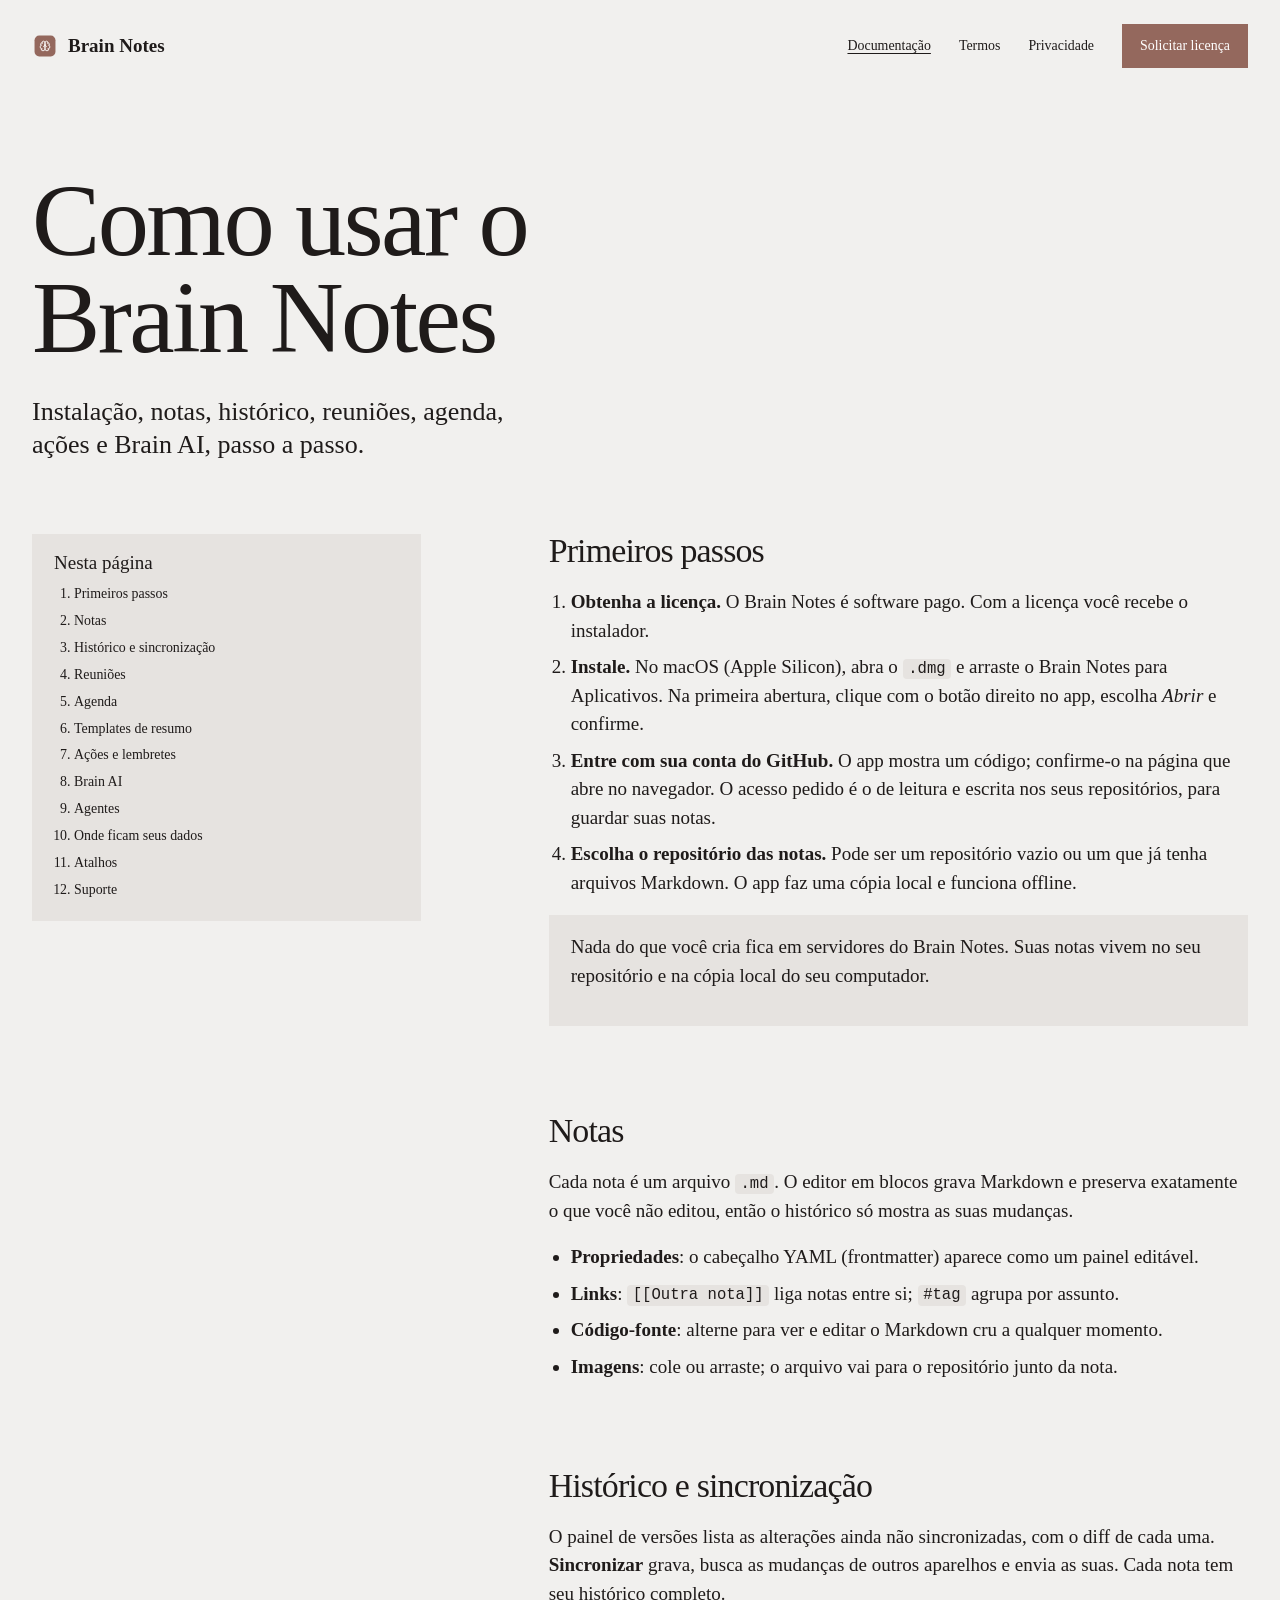
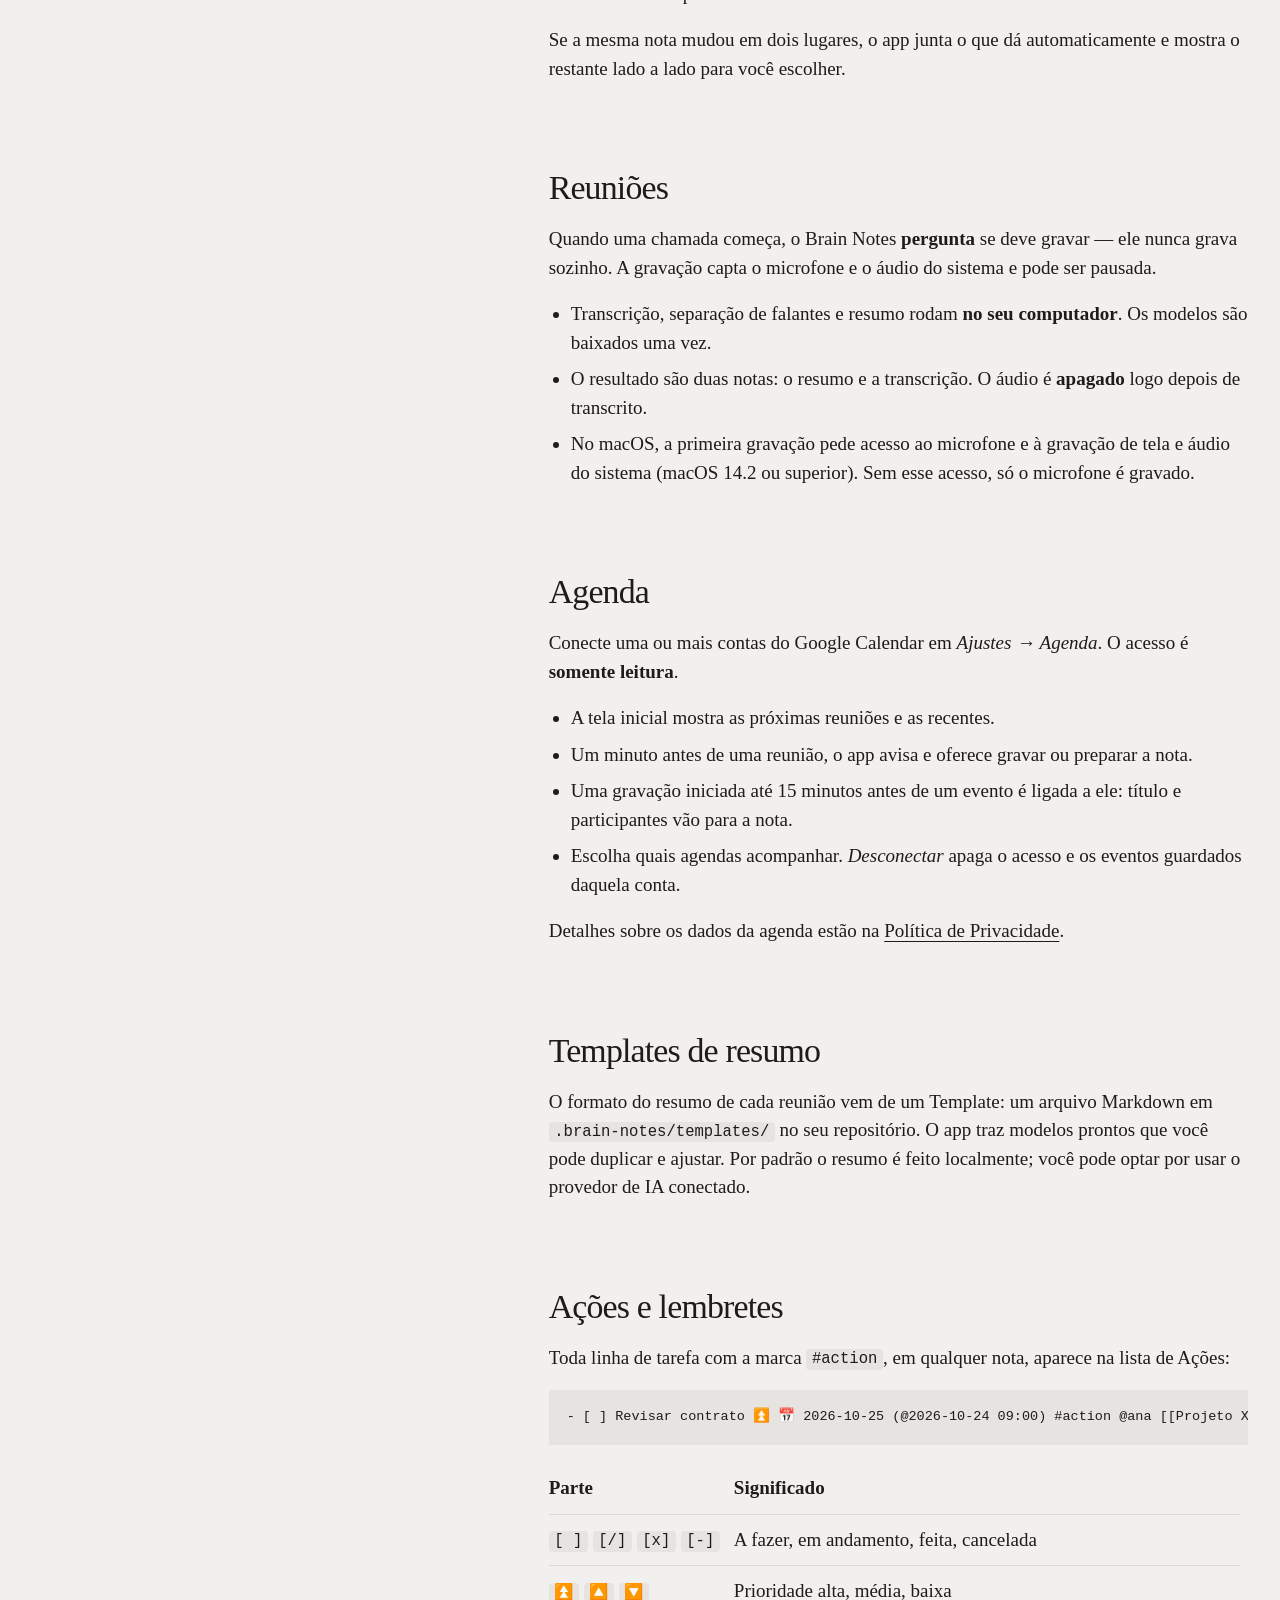
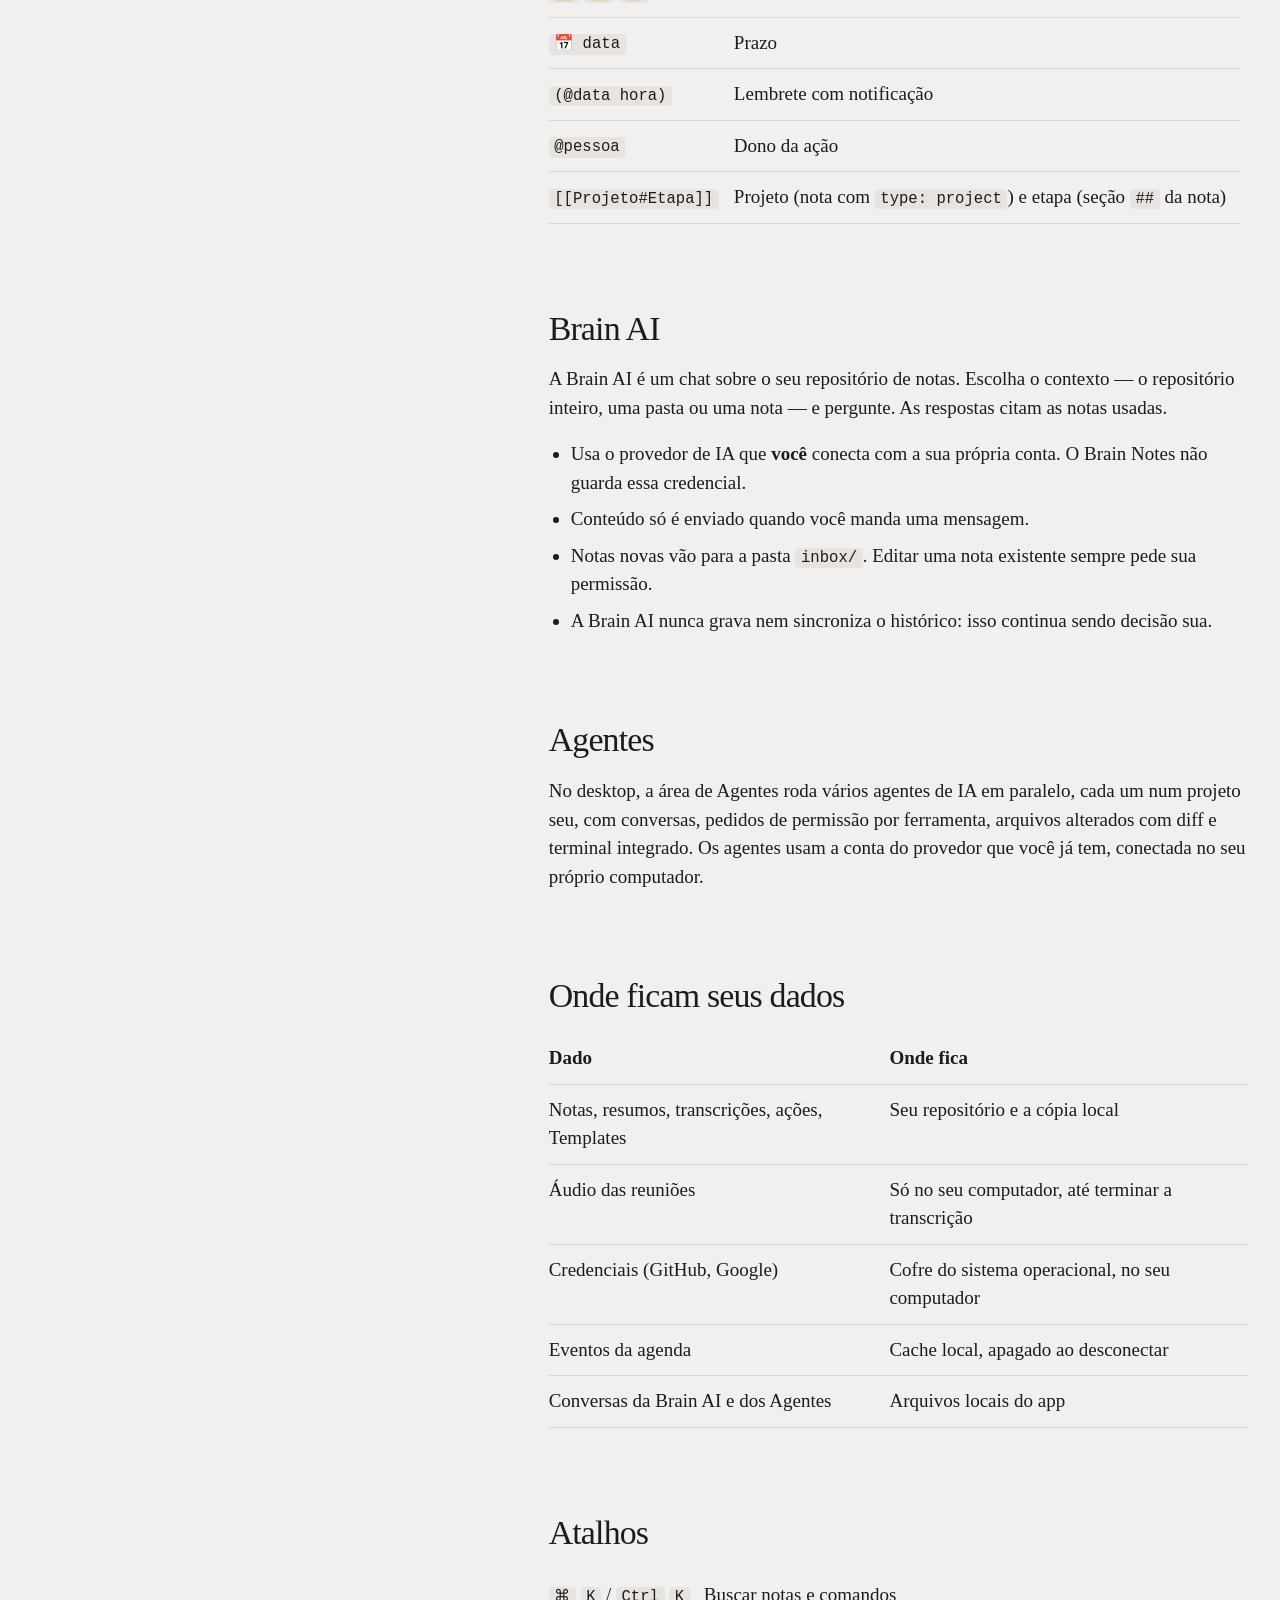
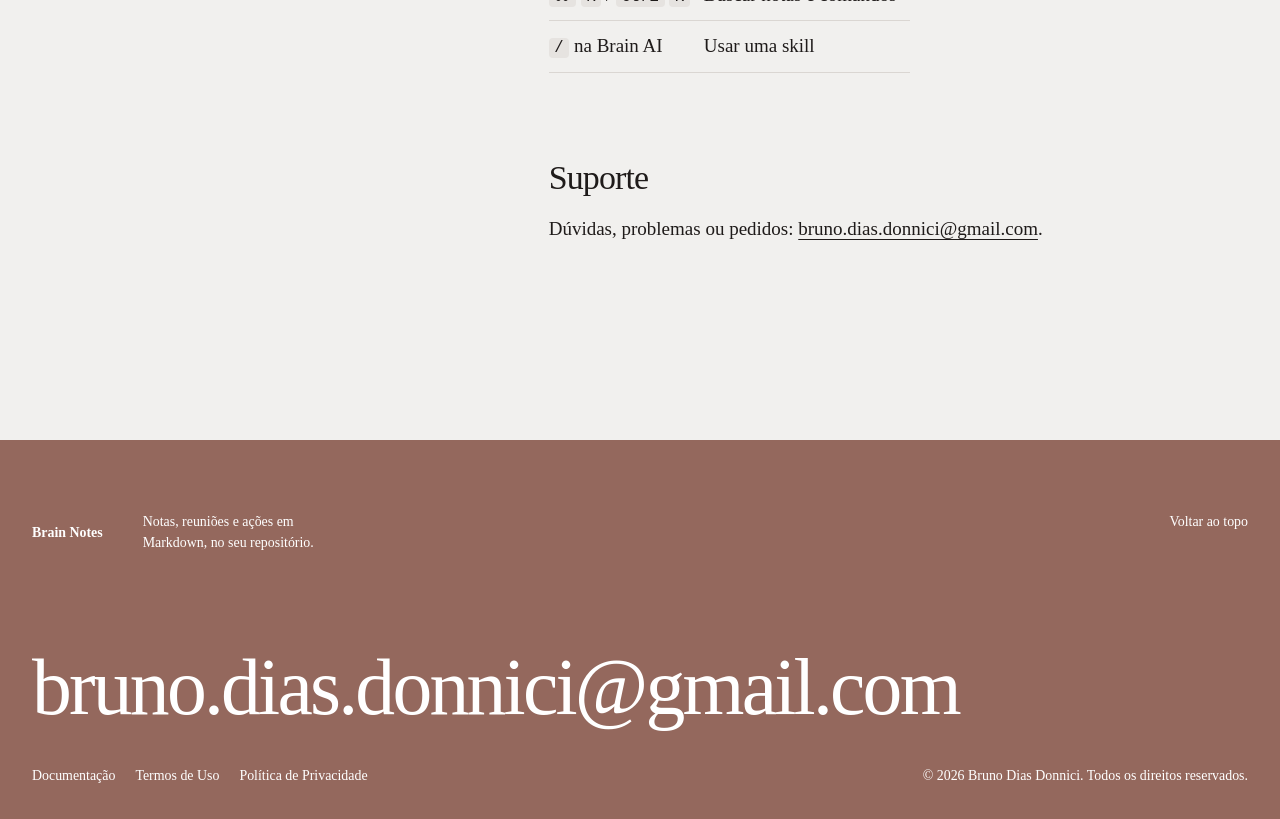
==== docs.html @ 3fc981f1 "feat: public site (home, docs, terms, privacy) Moved from the private brain-notes repo so it can be " ====
<!doctype html>
<html lang="pt-BR">
  <head>
    <meta charset="utf-8" />
    <meta name="viewport" content="width=device-width, initial-scale=1" />
    <title>Documentação Brain Notes</title>
    <meta name="description" content="Como instalar e usar o Brain Notes: notas, histórico, reuniões, agenda, ações e Brain AI." />
    <link rel="icon" href="assets/icon.svg" type="image/svg+xml" />
    <link rel="apple-touch-icon" href="assets/apple-touch-icon.png" />
    <link rel="preconnect" href="https://api.fontshare.com" />
    <link rel="preconnect" href="https://cdn.fontshare.com" crossorigin />
    <link href="https://api.fontshare.com/v2/css?f[]=erode@400,500,600&display=swap" rel="stylesheet" />
    <link rel="stylesheet" href="assets/site.css" />
    <script src="assets/site.js"></script>
  </head>
  <body>
    <header class="bar frame">
      <a class="wordmark" href="./"><img src="assets/icon.svg" alt="" width="26" height="26" />Brain Notes</a>
      <nav aria-label="Principal">
        <a href="docs.html" aria-current="page">Documentação</a>
        <a href="terms.html">Termos</a>
        <a href="privacy.html">Privacidade</a>
      </nav>
      <a class="button button--small" href="index.html#licenca">Solicitar licença</a>
    </header>

    <main>
      <div class="doc-head frame">
        <h1>Como usar o Brain Notes</h1>
        <p>Instalação, notas, histórico, reuniões, agenda, ações e Brain AI, passo a passo.</p>
      </div>

      <div class="doc grid frame">
        <aside class="toc">
          <h2>Nesta página</h2>
          <ol>
            <li><a href="#primeiros-passos">Primeiros passos</a></li>
            <li><a href="#notas">Notas</a></li>
            <li><a href="#historico">Histórico e sincronização</a></li>
            <li><a href="#reunioes">Reuniões</a></li>
            <li><a href="#agenda">Agenda</a></li>
            <li><a href="#templates">Templates de resumo</a></li>
            <li><a href="#acoes">Ações e lembretes</a></li>
            <li><a href="#brain-ai">Brain AI</a></li>
            <li><a href="#agentes">Agentes</a></li>
            <li><a href="#dados">Onde ficam seus dados</a></li>
            <li><a href="#atalhos">Atalhos</a></li>
            <li><a href="#suporte">Suporte</a></li>
          </ol>
        </aside>

        <article class="prose">
          <h2 id="primeiros-passos">Primeiros passos</h2>
          <ol>
            <li><strong>Obtenha a licença.</strong> O Brain Notes é software pago. Com a licença você recebe o instalador.</li>
            <li>
              <strong>Instale.</strong> No macOS (Apple Silicon), abra o <code>.dmg</code> e arraste o Brain Notes para Aplicativos. Na
              primeira abertura, clique com o botão direito no app, escolha <em>Abrir</em> e confirme.
            </li>
            <li>
              <strong>Entre com sua conta do GitHub.</strong> O app mostra um código; confirme-o na página que abre no navegador. O
              acesso pedido é o de leitura e escrita nos seus repositórios, para guardar suas notas.
            </li>
            <li>
              <strong>Escolha o repositório das notas.</strong> Pode ser um repositório vazio ou um que já tenha arquivos Markdown. O app
              faz uma cópia local e funciona offline.
            </li>
          </ol>
          <div class="note"><p>Nada do que você cria fica em servidores do Brain Notes. Suas notas vivem no seu repositório e na cópia local do seu computador.</p></div>

          <h2 id="notas">Notas</h2>
          <p>
            Cada nota é um arquivo <code>.md</code>. O editor em blocos grava Markdown e preserva exatamente o que você não editou, então o
            histórico só mostra as suas mudanças.
          </p>
          <ul>
            <li><strong>Propriedades</strong>: o cabeçalho YAML (frontmatter) aparece como um painel editável.</li>
            <li><strong>Links</strong>: <code>[[Outra nota]]</code> liga notas entre si; <code>#tag</code> agrupa por assunto.</li>
            <li><strong>Código-fonte</strong>: alterne para ver e editar o Markdown cru a qualquer momento.</li>
            <li><strong>Imagens</strong>: cole ou arraste; o arquivo vai para o repositório junto da nota.</li>
          </ul>

          <h2 id="historico">Histórico e sincronização</h2>
          <p>
            O painel de versões lista as alterações ainda não sincronizadas, com o diff de cada uma. <strong>Sincronizar</strong> grava,
            busca as mudanças de outros aparelhos e envia as suas. Cada nota tem seu histórico completo.
          </p>
          <p>
            Se a mesma nota mudou em dois lugares, o app junta o que dá automaticamente e mostra o restante lado a lado para você escolher.
          </p>

          <h2 id="reunioes">Reuniões</h2>
          <p>
            Quando uma chamada começa, o Brain Notes <strong>pergunta</strong> se deve gravar — ele nunca grava sozinho. A gravação capta
            o microfone e o áudio do sistema e pode ser pausada.
          </p>
          <ul>
            <li>Transcrição, separação de falantes e resumo rodam <strong>no seu computador</strong>. Os modelos são baixados uma vez.</li>
            <li>O resultado são duas notas: o resumo e a transcrição. O áudio é <strong>apagado</strong> logo depois de transcrito.</li>
            <li>No macOS, a primeira gravação pede acesso ao microfone e à gravação de tela e áudio do sistema (macOS 14.2 ou superior). Sem esse acesso, só o microfone é gravado.</li>
          </ul>

          <h2 id="agenda">Agenda</h2>
          <p>Conecte uma ou mais contas do Google Calendar em <em>Ajustes → Agenda</em>. O acesso é <strong>somente leitura</strong>.</p>
          <ul>
            <li>A tela inicial mostra as próximas reuniões e as recentes.</li>
            <li>Um minuto antes de uma reunião, o app avisa e oferece gravar ou preparar a nota.</li>
            <li>Uma gravação iniciada até 15 minutos antes de um evento é ligada a ele: título e participantes vão para a nota.</li>
            <li>Escolha quais agendas acompanhar. <em>Desconectar</em> apaga o acesso e os eventos guardados daquela conta.</li>
          </ul>
          <p>Detalhes sobre os dados da agenda estão na <a href="privacy.html#google">Política de Privacidade</a>.</p>

          <h2 id="templates">Templates de resumo</h2>
          <p>
            O formato do resumo de cada reunião vem de um Template: um arquivo Markdown em <code>.brain-notes/templates/</code> no seu
            repositório. O app traz modelos prontos que você pode duplicar e ajustar. Por padrão o resumo é feito localmente; você pode
            optar por usar o provedor de IA conectado.
          </p>

          <h2 id="acoes">Ações e lembretes</h2>
          <p>Toda linha de tarefa com a marca <code>#action</code>, em qualquer nota, aparece na lista de Ações:</p>
<pre><code>- [ ] Revisar contrato ⏫ 📅 2026-10-25 (@2026-10-24 09:00) #action @ana [[Projeto X#Fase 1]]</code></pre><!-- taste-skill-ignore: file format -->
          <table>
            <thead><tr><th>Parte</th><th>Significado</th></tr></thead>
            <tbody>
              <tr><td><code>[ ]</code> <code>[/]</code> <code>[x]</code> <code>[-]</code></td><td>A fazer, em andamento, feita, cancelada</td></tr>
              <tr><td><code>⏫</code> <code>🔼</code> <code>🔽</code></td><td>Prioridade alta, média, baixa</td></tr><!-- taste-skill-ignore: file format -->
              <tr><td><code>📅 data</code></td><td>Prazo</td></tr><!-- taste-skill-ignore: file format -->
              <tr><td><code>(@data hora)</code></td><td>Lembrete com notificação</td></tr>
              <tr><td><code>@pessoa</code></td><td>Dono da ação</td></tr>
              <tr><td><code>[[Projeto#Etapa]]</code></td><td>Projeto (nota com <code>type: project</code>) e etapa (seção <code>##</code> da nota)</td></tr>
            </tbody>
          </table>

          <h2 id="brain-ai">Brain AI</h2>
          <p>
            A Brain AI é um chat sobre o seu repositório de notas. Escolha o contexto — o repositório inteiro, uma pasta ou uma nota — e
            pergunte. As respostas citam as notas usadas.
          </p>
          <ul>
            <li>Usa o provedor de IA que <strong>você</strong> conecta com a sua própria conta. O Brain Notes não guarda essa credencial.</li>
            <li>Conteúdo só é enviado quando você manda uma mensagem.</li>
            <li>Notas novas vão para a pasta <code>inbox/</code>. Editar uma nota existente sempre pede sua permissão.</li>
            <li>A Brain AI nunca grava nem sincroniza o histórico: isso continua sendo decisão sua.</li>
          </ul>

          <h2 id="agentes">Agentes</h2>
          <p>
            No desktop, a área de Agentes roda vários agentes de IA em paralelo, cada um num projeto seu, com conversas, pedidos de
            permissão por ferramenta, arquivos alterados com diff e terminal integrado. Os agentes usam a conta do provedor que você já
            tem, conectada no seu próprio computador.
          </p>

          <h2 id="dados">Onde ficam seus dados</h2>
          <table>
            <thead><tr><th>Dado</th><th>Onde fica</th></tr></thead>
            <tbody>
              <tr><td>Notas, resumos, transcrições, ações, Templates</td><td>Seu repositório e a cópia local</td></tr>
              <tr><td>Áudio das reuniões</td><td>Só no seu computador, até terminar a transcrição</td></tr>
              <tr><td>Credenciais (GitHub, Google)</td><td>Cofre do sistema operacional, no seu computador</td></tr>
              <tr><td>Eventos da agenda</td><td>Cache local, apagado ao desconectar</td></tr>
              <tr><td>Conversas da Brain AI e dos Agentes</td><td>Arquivos locais do app</td></tr>
            </tbody>
          </table>

          <h2 id="atalhos">Atalhos</h2>
          <table>
            <tbody>
              <tr><td><kbd>⌘</kbd> <kbd>K</kbd> / <kbd>Ctrl</kbd> <kbd>K</kbd></td><td>Buscar notas e comandos</td></tr>
              <tr><td><kbd>/</kbd> na Brain AI</td><td>Usar uma skill</td></tr>
            </tbody>
          </table>

          <h2 id="suporte">Suporte</h2>
          <p>Dúvidas, problemas ou pedidos: <a href="mailto:bruno.dias.donnici@gmail.com">bruno.dias.donnici@gmail.com</a>.</p>
        </article>
      </div>
    </main>

    <footer class="footer footer--compact frame">
      <div class="footer-top">
        <div class="notes">
          <a class="wordmark" href="./">Brain Notes</a>
          <p>Notas, reuniões e ações em Markdown, no seu repositório.</p>
        </div>
        <a class="link" href="#">Voltar ao topo</a>
      </div>
      <h2 class="contact"><a href="mailto:bruno.dias.donnici@gmail.com">bruno.dias.donnici@gmail.com</a></h2>
      <div class="footer-meta">
        <nav aria-label="Rodapé">
          <a class="link" href="docs.html">Documentação</a>
          <a class="link" href="terms.html">Termos de Uso</a>
          <a class="link" href="privacy.html">Política de Privacidade</a>
        </nav>
        <span class="center"></span>
        <span class="right">© 2026 Bruno Dias Donnici. Todos os direitos reservados.</span>
      </div>
    </footer>
  </body>
</html>
---- assets/site.css ----
/* Brain Notes — site. One face (Erode), one ground, one ink, the app's rose-beige as the accent. */
:root {
  --bg: #f1f0ee;
  --surface: #e6e3e0;
  --surface-2: #dad6d2;
  --ink: #1f1b1a;
  --muted: #5a5250;
  --accent: #94685d;
  --accent-strong: #7d5449;
  --on-accent: #ffffff;
  --field-1: #94685d;
  --field-2: #c3a197;
  --field-3: #d9d1cb;
  --field-4: #3a3230;
  --on-field-1: #ffffff;
  --on-field-2: #1f1b1a;
  --on-field-3: #1f1b1a;
  --on-field-4: #f1f0ee;
  --ui-add: #2f6e40;
  --ui-del: #9c3b2e;
  --ui: -apple-system, BlinkMacSystemFont, 'Segoe UI', sans-serif;

  --serif: 'Erode', Georgia, 'Times New Roman', serif;
  --mono: ui-monospace, 'SF Mono', Menlo, Consolas, monospace; /* taste-skill-ignore: literal code only */

  --step-small: clamp(0.8125rem, 0.79rem + 0.1vw, 0.875rem);
  --step-body: clamp(1.0625rem, 1rem + 0.25vw, 1.1875rem);
  --step-lead: clamp(1.25rem, 1.1rem + 0.7vw, 1.625rem);
  --step-statement: clamp(1.5rem, 1rem + 1.4vw, 2.125rem);
  --step-head: clamp(2.5rem, 1.3rem + 4.6vw, 6.5rem);
  --step-display: clamp(4.5rem, 10.5vw, 10.5rem);

  --margin: 32px;
  --gap: 24px;
  --section: clamp(120px, 14vw, 200px);

  --ease-out: cubic-bezier(0.22, 1, 0.36, 1);
  --ease-expo: cubic-bezier(0.16, 1, 0.3, 1);
  --ease-in-out: cubic-bezier(0.76, 0, 0.24, 1);
  --ease-soft: cubic-bezier(0.33, 1, 0.68, 1);
  --t-press: 140ms;
  --t-hover: 180ms;
  --t-ui: 240ms;
  --t-reveal: 800ms;
  --t-open: 1200ms;
  color-scheme: light;
}
@media (prefers-color-scheme: dark) {
  :root {
    --bg: #161413;
    --surface: #221f1d;
    --surface-2: #2d2927;
    --ink: #ecebea;
    --muted: #cdc8c5;
    --accent: #c79a8e;
    --accent-strong: #ddb3a7;
    --on-accent: #161413;
    --field-1: #94685d;
    --field-2: #6f5049;
    --field-3: #3b3431;
    --field-4: #e4e1df;
    --on-field-1: #ffffff;
    --on-field-2: #ffffff;
    --on-field-3: #ecebea;
    --on-field-4: #161413;
    --ui-add: #7fcf95;
    --ui-del: #f0907f;
    color-scheme: dark;
  }
}
@media (max-width: 700px) {
  :root {
    --margin: 16px;
    --gap: 12px;
  }
}

*,
*::before,
*::after {
  box-sizing: border-box;
}
html {
  -webkit-text-size-adjust: 100%;
}
body {
  margin: 0;
  background: var(--bg);
  color: var(--ink);
  font: 400 var(--step-body) / 1.5 var(--serif);
  -webkit-font-smoothing: antialiased;
  overflow-x: hidden;
}
::selection {
  background: var(--accent);
  color: var(--on-accent);
}
a {
  color: inherit;
  text-decoration: underline;
  text-decoration-thickness: 0.07em;
  text-underline-offset: 0.2em;
  transition: text-decoration-color var(--t-hover) ease;
}
img,
svg {
  display: block;
  max-width: 100%;
}
:focus-visible {
  outline: 2px solid var(--accent);
  outline-offset: 3px;
}
h1,
h2,
h3 {
  font-weight: 500;
  letter-spacing: -0.025em;
  line-height: 0.95;
  margin: 0;
}
p {
  margin: 0;
}
code,
kbd,
pre {
  font-family: var(--mono);
}
code,
kbd {
  font-size: 0.82em;
  background: var(--surface);
  border-radius: 4px;
  padding: 0.08em 0.36em;
}

.frame {
  padding-left: var(--margin);
  padding-right: var(--margin);
}
.grid {
  display: grid;
  grid-template-columns: repeat(12, minmax(0, 1fr));
  column-gap: var(--gap);
}

/* Buttons and links */
.button {
  display: inline-flex;
  align-items: center;
  justify-content: center;
  min-height: 52px;
  padding: 0 26px;
  background: var(--accent);
  color: var(--on-accent);
  font: 500 var(--step-body) / 1 var(--serif);
  text-decoration: none;
  border: 0;
  border-radius: 0;
  cursor: pointer;
  transition:
    transform var(--t-press) var(--ease-out),
    background-color var(--t-hover) ease;
}
.button:active {
  transform: scale(0.97);
}
.link {
  text-decoration-color: transparent;
}
.button--small {
  min-height: 44px;
  padding: 0 18px;
  font-size: var(--step-small);
}
.bar nav + .button--small {
  margin-left: 4px;
}
@media (hover: hover) and (pointer: fine) {
  .button:hover {
    background: var(--accent-strong);
  }
  .link:hover,
  a:hover {
    text-decoration-color: currentColor;
  }
}

/* Top bar */
.bar {
  display: flex;
  align-items: center;
  gap: 24px;
  padding-top: 24px;
  padding-bottom: 24px;
  font-size: var(--step-small);
}
.wordmark {
  display: inline-flex;
  align-items: center;
  gap: 10px;
  font-size: var(--step-body);
  font-weight: 600;
  text-decoration: none;
}
.wordmark img {
  width: 26px;
  height: 26px;
}
.bar nav {
  margin-left: auto;
  display: flex;
  gap: 28px;
  font-size: var(--step-small);
}
.bar nav a {
  text-decoration-color: transparent;
}
.bar nav a[aria-current='page'] {
  text-decoration-color: currentColor;
}
@media (max-width: 560px) {
  .bar nav {
    gap: 16px;
  }
  .bar nav .hide-sm {
    display: none;
  }
  .bar {
    flex-wrap: wrap;
  }
  .bar nav {
    order: 3;
    width: 100%;
    margin-left: 0;
    justify-content: space-between;
  }
  .bar nav + .button--small {
    margin-left: auto;
  }
}

/* ---------- Landing ---------- */

/* Hero: the name with a live note set into its word space, then the app itself rising from the fold */
.hero {
  min-height: 100svh;
  display: grid;
  grid-template-rows: auto 1fr auto auto;
  overflow: hidden;
}
.hero h1 {
  align-self: center;
  justify-self: center;
  display: inline-flex;
  align-items: baseline;
  gap: 0.18em;
  padding: 48px 0 40px;
  font-size: var(--step-display);
  font-weight: 600;
  letter-spacing: -0.04em;
  line-height: 0.9;
  white-space: nowrap;
}
.hero h1 .slot {
  position: relative;
  display: block;
  width: 1.6em;
  height: 0.62em;
  overflow: hidden;
  background: var(--surface);
}
.hero-foot {
  display: grid;
  grid-template-columns: repeat(12, minmax(0, 1fr));
  column-gap: var(--gap);
  align-items: end;
  padding-bottom: 40px;
}
.hero-foot p {
  grid-column: 1 / span 6;
  font-size: var(--step-lead);
  line-height: 1.3;
}
.hero-foot .button {
  grid-column: 10 / span 3;
  justify-self: end;
}
@media (max-width: 900px) {
  .hero-foot p {
    grid-column: 1 / span 8;
  }
  .hero-foot .button {
    grid-column: 9 / span 4;
  }
}
@media (max-width: 640px) {
  .hero h1 {
    flex-direction: column;
    align-items: stretch;
    text-align: center;
    gap: 0.12em;
    font-size: 19vw;
    width: 100%;
    padding: 32px 0;
  }
  .hero h1 .slot {
    width: 100%;
    height: auto;
    aspect-ratio: 3 / 2;
    font-size: 16px;
    text-align: left;
  }
  .hero-foot {
    grid-template-columns: 1fr;
    row-gap: 20px;
  }
  .hero-foot p,
  .hero-foot .button {
    grid-column: 1;
    justify-self: stretch;
  }
}

/* Interface fragments: the product's own small radii, borders and system face */
[data-ui] {
  font-family: var(--ui);
  color: var(--ink);
  letter-spacing: 0;
  line-height: 1.45;
}
[data-ui] code,
[data-ui] pre {
  font-family: var(--mono);
  background: none;
  padding: 0;
  margin: 0;
}
[data-ui].reel {
  position: absolute;
  inset: 0;
  font-size: max(9px, 0.075em);
  line-height: 1.7;
  font-weight: 400;
  padding: 0 0.9em;
  white-space: pre;
}
[data-ui].reel .reel-track {
  display: block;
  animation: reel 16s linear infinite;
}
[data-ui] .k,
[data-ui] .tag {
  color: var(--accent);
}
[data-ui] .dim {
  color: var(--muted);
}
[data-ui] .h {
  font-weight: 600;
}
@keyframes reel {
  to {
    transform: translateY(-50%);
  }
}

/* The app window under the hero, cropped by the fold */
.app {
  height: 44vh;
  min-height: 300px;
  overflow: hidden;
  background: var(--surface);
  border-radius: 10px 10px 0 0;
  font-size: 14px;
  display: flex;
  flex-direction: column;
}
[data-ui] .app-top {
  display: flex;
  align-items: center;
  gap: 16px;
  padding: 10px 14px;
  background: var(--surface-2);
}
[data-ui] .dots {
  display: flex;
  gap: 7px;
}
[data-ui] .dots i {
  width: 11px;
  height: 11px;
  border-radius: 50%;
  background: var(--bg);
}
[data-ui] .tabs {
  display: flex;
  gap: 4px;
  margin: 0 auto;
}
[data-ui] .tabs span {
  padding: 4px 12px;
  border-radius: 6px;
  color: var(--muted);
}
[data-ui] .tabs .on {
  background: var(--bg);
  color: var(--ink);
}
[data-ui] .app-body {
  flex: 1;
  display: grid;
  grid-template-columns: 200px 1fr 300px;
  min-height: 0;
}
[data-ui] .app-side {
  padding: 16px 12px;
  display: flex;
  flex-direction: column;
  gap: 2px;
}
[data-ui] .app-side span {
  padding: 6px 10px;
  border-radius: 6px;
  display: flex;
  justify-content: space-between;
}
[data-ui] .app-side .on {
  background: var(--bg);
}
[data-ui] .app-chat {
  background: var(--bg);
  padding: 22px 28px;
  display: flex;
  flex-direction: column;
  gap: 14px;
}
[data-ui] .ctx {
  align-self: flex-start;
  border: 1px solid var(--surface-2);
  border-radius: 999px;
  padding: 3px 10px;
  font-size: 12.5px;
  color: var(--muted);
}
[data-ui] .msg {
  max-width: 62ch;
}
[data-ui] .msg.me {
  align-self: flex-end;
  background: var(--surface);
  padding: 8px 12px;
  border-radius: 10px;
}
[data-ui] .cite {
  display: inline-block;
  margin: 8px 6px 0 0;
  font-size: 12.5px;
  border: 1px solid var(--surface-2);
  border-radius: 6px;
  padding: 2px 8px;
  color: var(--accent);
}
[data-ui] .composer {
  margin-top: auto;
  border: 1px solid var(--surface-2);
  border-radius: 10px;
  padding: 10px 12px;
  color: var(--muted);
  display: flex;
  justify-content: space-between;
}
[data-ui] .app-cal {
  padding: 16px 16px;
  display: flex;
  flex-direction: column;
  gap: 8px;
}
[data-ui] .app-cal .title {
  font-weight: 600;
  display: flex;
  justify-content: space-between;
}
[data-ui] .event {
  background: var(--bg);
  border-radius: 8px;
  padding: 10px 12px;
  display: grid;
  grid-template-columns: auto 1fr;
  gap: 2px 12px;
}
[data-ui] .event .t {
  font-variant-numeric: tabular-nums;
  color: var(--muted);
}
[data-ui] .event .rec {
  grid-column: 2;
  justify-self: start;
  margin-top: 6px;
  background: var(--accent);
  color: var(--on-accent);
  border-radius: 6px;
  padding: 3px 10px;
  font-size: 12.5px;
}
@media (max-width: 1000px) {
  [data-ui] .app-body {
    grid-template-columns: 1fr 260px;
  }
  [data-ui] .app-side {
    display: none;
  }
}
@media (max-width: 640px) {
  .app {
    height: 52vh;
    font-size: 13px;
  }
  [data-ui] .app-body {
    grid-template-columns: 1fr;
  }
  [data-ui] .app-cal {
    display: none;
  }
  [data-ui] .tabs span:not(.on) {
    display: none;
  }
  [data-ui] .app-chat {
    padding: 16px;
  }
}

/* Showcase: type an action in words, see the line and the list */
.showcase {
  padding-top: var(--section);
}
.showcase h2,
.stages h2,
.about h2 {
  font-size: var(--step-head);
  max-width: 14ch;
}
.typed {
  margin-top: 56px;
  display: flex;
  align-items: center;
}
.typed input {
  flex: 1;
  min-width: 0;
  border: 0;
  background: transparent;
  padding: 0;
  color: var(--ink);
  font: 500 var(--step-head) / 1.1 var(--serif);
  letter-spacing: -0.035em;
  caret-color: var(--accent);
  outline: none;
}
.typed:focus-within {
  outline: 2px solid var(--accent);
  outline-offset: 8px;
}
.showcase .grid {
  margin-top: 48px;
  row-gap: 24px;
}
.answer {
  grid-column: 1 / span 6;
  background: var(--surface);
  padding: 20px 22px;
  font-size: 14px;
}
.actions {
  grid-column: 7 / span 6;
  background: var(--surface);
  padding: 20px 22px;
  font-size: 14px;
  display: flex;
  flex-direction: column;
  gap: 6px;
}
[data-ui] .answer-line {
  display: block;
  padding: 10px 12px;
  background: var(--bg);
  border: 1px solid var(--surface-2);
  border-radius: 6px;
  white-space: pre-wrap;
  word-break: break-word;
  line-height: 1.6;
  font-size: 13px;
}
[data-ui] dl {
  display: grid;
  grid-template-columns: max-content 1fr;
  gap: 8px 20px;
  margin: 16px 2px 0;
}
[data-ui] dt {
  color: var(--muted);
}
[data-ui] dd {
  margin: 0;
}
[data-ui] .act {
  display: grid;
  grid-template-columns: 16px 1fr auto;
  gap: 10px;
  align-items: center;
  padding: 9px 10px;
  border-radius: 6px;
  background: var(--bg);
}
[data-ui] .act.new {
  outline: 1px solid var(--accent);
}
[data-ui] .box {
  width: 14px;
  height: 14px;
  border: 1.5px solid var(--muted);
  border-radius: 4px;
}
[data-ui] .act.done .box {
  background: var(--accent);
  border-color: var(--accent);
}
[data-ui] .act.done .what {
  text-decoration: line-through;
  color: var(--muted);
}
[data-ui] .meta {
  color: var(--muted);
  font-size: 12.5px;
  white-space: nowrap;
}
.examples {
  margin-top: 40px;
  display: flex;
  flex-wrap: wrap;
  gap: 8px 28px;
  align-items: baseline;
}
.examples button {
  font: inherit;
  color: var(--ink);
  background: none;
  border: 0;
  padding: 6px 0;
  cursor: pointer;
  text-decoration: underline;
  text-decoration-thickness: 0.07em;
  text-underline-offset: 0.2em;
  text-decoration-color: color-mix(in srgb, currentColor 35%, transparent);
  transition: text-decoration-color var(--t-hover) ease;
}
@media (hover: hover) {
  .examples button:hover {
    text-decoration-color: currentColor;
  }
}
@media (max-width: 760px) {
  .answer,
  .actions {
    grid-column: 1 / -1;
    padding: 16px;
  }
  .examples button {
    background: var(--surface);
    min-height: 44px;
    padding: 0 14px;
    text-decoration: none;
  }
}

/* How it works: the pipeline as one bar */
.stages {
  padding-top: var(--section);
}
.pipeline {
  margin-top: 64px;
  display: flex;
  gap: 6px;
  height: 22vh;
  min-height: 160px;
}
.pipeline .seg {
  padding: 20px;
  font-family: var(--serif);
  font-size: var(--step-lead);
  line-height: 1.05;
  transform-origin: left center;
}
.pipeline .seg:nth-child(1),
.clauses li:nth-child(1) {
  flex: 0 0 calc(56% - 6px);
}
.pipeline .seg:nth-child(2),
.clauses li:nth-child(2) {
  flex: 0 0 calc(16% - 6px);
}
.pipeline .seg:nth-child(3),
.clauses li:nth-child(3) {
  flex: 0 0 calc(14% - 6px);
}
.pipeline .seg:nth-child(4),
.clauses li:nth-child(4) {
  flex: 1 1 0;
}
.pipeline .seg:nth-child(1) {
  background: var(--field-1);
  color: var(--on-field-1);
}
.pipeline .seg:nth-child(2) {
  background: var(--field-2);
  color: var(--on-field-2);
}
.pipeline .seg:nth-child(3) {
  background: var(--field-3);
  color: var(--on-field-3);
}
.pipeline .seg:nth-child(4) {
  background: var(--field-4);
  color: var(--on-field-4);
}
.clauses {
  display: flex;
  gap: 6px;
  margin: 20px 0 0;
  padding: 0;
  list-style: none;
}
.clauses li {
  padding-right: 16px;
}
.clauses li:nth-child(1) span {
  display: block;
  max-width: 30ch;
}
@media (min-width: 761px) {
  .clauses li strong {
    display: none;
  }
}
@media (max-width: 760px) {
  .pipeline {
    display: none;
  }
  .clauses {
    flex-direction: column;
    margin-top: 40px;
  }
  .clauses li {
    flex: none !important;
    padding: 18px;
  }
  .clauses li strong {
    display: block;
    font-size: var(--step-lead);
    font-weight: 500;
    margin-bottom: 6px;
  }
  .clauses li:nth-child(1) {
    min-height: 220px;
    background: var(--field-1);
    color: var(--on-field-1);
  }
  .clauses li:nth-child(2) {
    min-height: 100px;
    background: var(--field-2);
    color: var(--on-field-2);
  }
  .clauses li:nth-child(3) {
    min-height: 90px;
    background: var(--field-3);
    color: var(--on-field-3);
  }
  .clauses li:nth-child(4) {
    min-height: 80px;
    background: var(--field-4);
    color: var(--on-field-4);
  }
}

/* Feature table pushed right, the history panel as its picture */
.features {
  padding-top: var(--section);
}
.features h2 {
  font-size: var(--step-head);
  line-height: 0.98;
  max-width: 18ch;
}
.features h2 {
  text-indent: 3vw;
}
.features .grid {
  margin-top: 96px;
  align-items: start;
}
.history {
  grid-column: 1 / span 5;
  position: sticky;
  top: 32px;
  aspect-ratio: 4 / 5;
  background: var(--surface);
  padding: 20px;
  font-size: 13.5px;
  display: flex;
  flex-direction: column;
  gap: 8px;
  overflow: hidden;
}
[data-ui] .panel-title {
  font-weight: 600;
  display: flex;
  justify-content: space-between;
  margin-bottom: 4px;
}
[data-ui] .row {
  display: flex;
  justify-content: space-between;
  gap: 12px;
  padding: 8px 10px;
  border-radius: 6px;
  background: var(--bg);
}
[data-ui] .row.sel {
  outline: 1px solid var(--accent);
}
[data-ui] .diff {
  margin-top: 8px;
  padding: 10px;
  border-radius: 6px;
  background: var(--bg);
  font-size: 12.5px;
  line-height: 1.7;
  white-space: pre-wrap;
}
[data-ui] .add {
  color: var(--ui-add);
}
[data-ui] .del {
  color: var(--ui-del);
}
[data-ui] .sync {
  margin-top: auto;
  align-self: flex-start;
  background: var(--accent);
  color: var(--on-accent);
  border-radius: 6px;
  padding: 7px 12px;
}
.ftable {
  grid-column: 7 / span 6;
  list-style: none;
  margin: 0;
  padding: 0;
}
.ftable li {
  display: grid;
  grid-template-columns: 26% 1fr auto;
  gap: 12px;
  padding: 13px 0;
}
.ftable li.group {
  margin-top: 30px;
}
.ftable li:first-child {
  padding-top: 0;
}
.ftable .kind {
  color: var(--muted);
}
.ftable .val {
  text-align: right;
}
@media (max-width: 760px) {
  .features h2 {
    text-indent: 0;
  }
  .features .grid {
    grid-template-columns: 1fr;
    margin-top: 48px;
  }
  .ftable {
    grid-column: 1;
  }
  .ftable li {
    grid-template-columns: 1fr auto;
    gap: 2px 12px;
  }
  .ftable .kind {
    grid-column: 1 / -1;
    font-size: var(--step-small);
  }
  .history {
    position: static;
    grid-column: 1;
    margin-top: 48px;
    aspect-ratio: auto;
    min-height: 420px;
  }
}

/* About: the data statement with a file tree as the drop cap */
.about {
  padding-top: var(--section);
}
.about h2 {
  grid-column: 3 / span 10;
  margin-bottom: 48px;
}
.facts {
  grid-column: 1 / span 2;
  font-size: var(--step-small);
  display: flex;
  flex-direction: column;
  gap: 14px;
  padding-top: 0.4em;
}
.facts strong {
  display: block;
  font-weight: 600;
}
.statement {
  grid-column: 3 / span 10;
  font-size: var(--step-statement);
  line-height: 1.22;
}
.statement p + p {
  margin-top: 1.1em;
}
.tree {
  float: left;
  width: 3.66em;
  height: 3.66em;
  margin: 0.2em 0.5em 0 0;
  background: var(--surface);
  overflow: hidden;
}
[data-ui].tree pre {
  font-size: max(10px, 0.36em);
  line-height: 1.55;
  padding: 0.9em 1em;
}
@media (max-width: 760px) {
  .about h2,
  .statement,
  .facts {
    grid-column: 1 / -1;
  }
  .tree {
    width: 112px;
    height: 112px;
  }
  .facts {
    order: 3;
    flex-direction: row;
    margin-top: 36px;
    gap: 8px;
  }
  .facts > div {
    flex: 1;
    background: var(--surface);
    padding: 12px;
  }
}

/* Archive pictures under the statement */
.archive {
  margin: 96px 0 0;
}
.archive img {
  width: 100%;
  height: 100%;
  object-fit: cover;
}
.archive .shutter {
  overflow: hidden;
}
.archive figcaption {
  margin-top: 14px;
  font-size: var(--step-small);
  max-width: 44ch;
}
.archive-wide {
  grid-column: 1 / span 7;
}
.archive-wide .shutter {
  aspect-ratio: 8 / 7;
}
.archive-tall {
  grid-column: 9 / span 4;
  align-self: end;
}
.archive-tall img {
  aspect-ratio: 4 / 5;
  object-position: center 30%;
}
@media (max-width: 760px) {
  .archive {
    margin-top: 48px;
  }
  .archive-wide,
  .archive-tall {
    grid-column: 1 / -1;
  }
  .archive-tall {
    width: 70%;
    justify-self: end;
  }
}

/* FAQ on a field of the surface tone */
.faq {
  margin-top: var(--section);
  background: var(--surface);
  padding-top: 120px;
  padding-bottom: 120px;
}
.faq h2 {
  font-size: var(--step-head);
  max-width: 16ch;
}
.faq-list {
  margin-top: 80px;
  margin-left: calc((100% - 11 * var(--gap)) / 12 * 4 + 4 * var(--gap));
  display: flex;
  flex-direction: column;
  gap: 8px;
}
.faq details {
  padding: 18px 24px;
  margin: 0 -24px;
  transition: background-color var(--t-ui) ease;
}
.faq details[open] {
  background: var(--surface-2);
}
.faq summary {
  list-style: none;
  cursor: pointer;
  font-size: var(--step-lead);
  display: flex;
  justify-content: space-between;
  gap: 24px;
  align-items: center;
}
.faq summary::-webkit-details-marker {
  display: none;
}
.faq summary::after {
  content: '';
  flex: none;
  width: 10px;
  height: 10px;
  border-right: 2px solid currentColor;
  border-bottom: 2px solid currentColor;
  transform: rotate(45deg) translate(-3px, -3px);
  transition: transform var(--t-ui) var(--ease-out);
}
.faq details[open] summary::after {
  transform: rotate(225deg) translate(-3px, -3px);
}
.faq details p {
  margin-top: 14px;
  max-width: 52ch;
}
@media (max-width: 760px) {
  .faq {
    padding-top: 80px;
    padding-bottom: 80px;
  }
  .faq-list {
    margin-left: 0;
    margin-top: 48px;
  }
  .faq details {
    margin: 0 calc(-1 * var(--margin));
    padding: 16px var(--margin);
  }
}

/* Close: the idea again, inverted */
.close {
  background: var(--ink);
  color: var(--bg);
  min-height: 72svh;
  display: flex;
  flex-direction: column;
  justify-content: space-between;
  padding-top: 120px;
  padding-bottom: 40px;
}
.close h2 {
  font-size: var(--step-display);
  line-height: 0.9;
  max-width: 10ch;
}
.close .baseline {
  display: grid;
  grid-template-columns: repeat(12, minmax(0, 1fr));
  column-gap: var(--gap);
  align-items: end;
  margin-top: 64px;
}
.close .baseline p {
  grid-column: 1 / span 6;
  font-size: var(--step-lead);
  line-height: 1.3;
}
.close .baseline .button {
  grid-column: 10 / span 3;
  justify-self: end;
  min-height: 56px;
}
@media (max-width: 760px) {
  .close {
    min-height: 70svh;
    padding-top: 72px;
  }
  .close h2 {
    font-size: 15vw;
  }
  .close .baseline {
    grid-template-columns: 1fr;
    row-gap: 28px;
  }
  .close .baseline p,
  .close .baseline .button {
    grid-column: 1;
    justify-self: stretch;
  }
}

/* Footer: the contact is the headline */
.footer {
  background: var(--field-1);
  color: #fff;
  min-height: 0;
  display: flex;
  flex-direction: column;
  padding-top: 40px;
  padding-bottom: 32px;
}
.footer-top {
  display: flex;
  justify-content: space-between;
  gap: 24px;
  font-size: var(--step-small);
}
.footer-top .notes {
  display: flex;
  gap: 40px;
  flex-wrap: wrap;
  max-width: 64%;
}
.footer-top .notes p {
  max-width: 30ch;
}
.footer .wordmark {
  font-size: var(--step-small);
}
.footer .contact {
  margin-top: 240px;
  font-size: clamp(2.5rem, 8.4vw, 9rem);
  font-weight: 500;
  letter-spacing: -0.035em;
  line-height: 0.95;
}
.footer .contact a {
  text-decoration-color: transparent;
}
.footer .contact a span {
  display: block;
}
.footer-meta {
  margin-top: 40px;
  display: grid;
  grid-template-columns: 1fr auto 1fr;
  gap: 16px;
  font-size: var(--step-small);
}
.footer-meta nav {
  display: flex;
  gap: 20px;
  flex-wrap: wrap;
}
.footer-meta .center {
  text-align: center;
}
.footer-meta .right {
  text-align: right;
}
.footer--compact {
  min-height: 0;
  padding-top: 72px;
}
.footer--compact .contact {
  font-size: var(--step-head);
  margin-top: 96px;
}
@media (max-width: 760px) {
  .footer-top {
    flex-direction: column;
  }
  .footer-top .notes {
    max-width: none;
    flex-direction: column;
    gap: 12px;
  }
  .footer .contact {
    font-size: 11.5vw;
    margin-top: 120px;
  }
  .footer-meta {
    grid-template-columns: 1fr;
  }
  .footer-meta .center,
  .footer-meta .right {
    text-align: left;
  }
}

/* ---------- Long-form pages (docs, terms, privacy) ---------- */
.doc-head {
  padding-top: 80px;
  padding-bottom: 72px;
}
.doc-head h1 {
  font-size: clamp(52px, 8vw, 128px);
  max-width: 14ch;
}
.doc-head p {
  margin-top: 28px;
  font-size: var(--step-lead);
  line-height: 1.3;
  max-width: 40ch;
}
.doc {
  padding-bottom: var(--section);
  align-items: start;
}
.toc {
  grid-column: 1 / span 4;
  position: sticky;
  top: 24px;
  background: var(--surface);
  padding: 20px 22px;
  font-size: var(--step-small);
}
.toc h2 {
  font-size: var(--step-body);
  letter-spacing: 0;
  margin-bottom: 12px;
}
.toc ol {
  margin: 0;
  padding-left: 20px;
  display: flex;
  flex-direction: column;
  gap: 6px;
}
.toc a {
  text-decoration-color: transparent;
}
.prose {
  grid-column: 6 / -1;
}
.prose code {
  overflow-wrap: anywhere;
}
.prose h2 {
  font-size: var(--step-statement);
  line-height: 1;
  margin: 88px 0 20px;
  scroll-margin-top: 24px;
}
.prose h2:first-child {
  margin-top: 0;
}
.prose h3 {
  font-size: var(--step-lead);
  letter-spacing: -0.01em;
  margin: 36px 0 10px;
}
.prose p,
.prose ul,
.prose ol,
.prose table,
.prose pre {
  margin: 0 0 18px;
}
.prose ul,
.prose ol {
  padding-left: 22px;
}
.prose li {
  margin: 8px 0;
}
.prose pre {
  background: var(--surface);
  padding: 16px 18px;
  overflow-x: auto;
  font-size: 13.5px;
  line-height: 1.7;
}
.prose pre code {
  background: none;
  padding: 0;
  font-size: inherit;
}
.prose table {
  width: 100%;
  border-collapse: collapse;
  font-size: var(--step-body);
  display: block;
  overflow-x: auto;
}
.prose th,
.prose td {
  text-align: left;
  padding: 11px 14px 11px 0;
  border-bottom: 1px solid var(--surface-2);
  vertical-align: top;
}
.prose th {
  font-weight: 600;
}
.note {
  background: var(--surface);
  padding: 18px 22px;
  margin: 0 0 22px;
}
.note p + p {
  margin-top: 10px;
  color: var(--muted);
}
@media (max-width: 900px) {
  .toc,
  .prose {
    grid-column: 1 / -1;
  }
  .toc {
    position: static;
    margin-bottom: 56px;
  }
  .doc-head {
    padding-top: 40px;
    padding-bottom: 48px;
  }
}

/* ---------- Motion (content is never hidden without the script) ---------- */
@media (prefers-reduced-motion: no-preference) {
  .js [data-reveal] {
    opacity: 0;
    transform: translateY(24px);
    transition:
      opacity 700ms var(--ease-out),
      transform 900ms var(--ease-expo);
    transition-delay: calc(var(--i, 0) * 80ms);
  }
  .js [data-reveal].is-in {
    opacity: 1;
    transform: none;
  }
  .js .shutter {
    clip-path: inset(0 0 100% 0);
    transition: clip-path 1100ms var(--ease-in-out) 250ms;
  }
  .js .shutter .reel {
    transform: scale(1.12);
    transition: transform 1500ms var(--ease-soft) 250ms;
  }
  .js .shutter.is-in,
  .js .is-in > .shutter {
    clip-path: inset(0);
  }
  .js .shutter img {
    transform: scale(1.12);
    transition: transform 1500ms var(--ease-soft) 250ms;
  }
  .js .is-in > .shutter img,
  .js .shutter.is-in .reel {
    transform: none;
  }
  .js .pipeline .seg {
    transform: scaleX(0.04);
    opacity: 0;
    transition:
      transform 1000ms var(--ease-expo),
      opacity 400ms ease;
    transition-delay: calc(var(--i, 0) * 120ms);
  }
  .js .pipeline.is-in .seg {
    transform: none;
    opacity: 1;
  }
}
@media (prefers-reduced-motion: reduce) {
  [data-ui].reel .reel-track {
    animation: none;
  }
}

.sr-only {
  position: absolute;
  width: 1px;
  height: 1px;
  overflow: hidden;
  clip-path: inset(50%);
  white-space: nowrap;
}
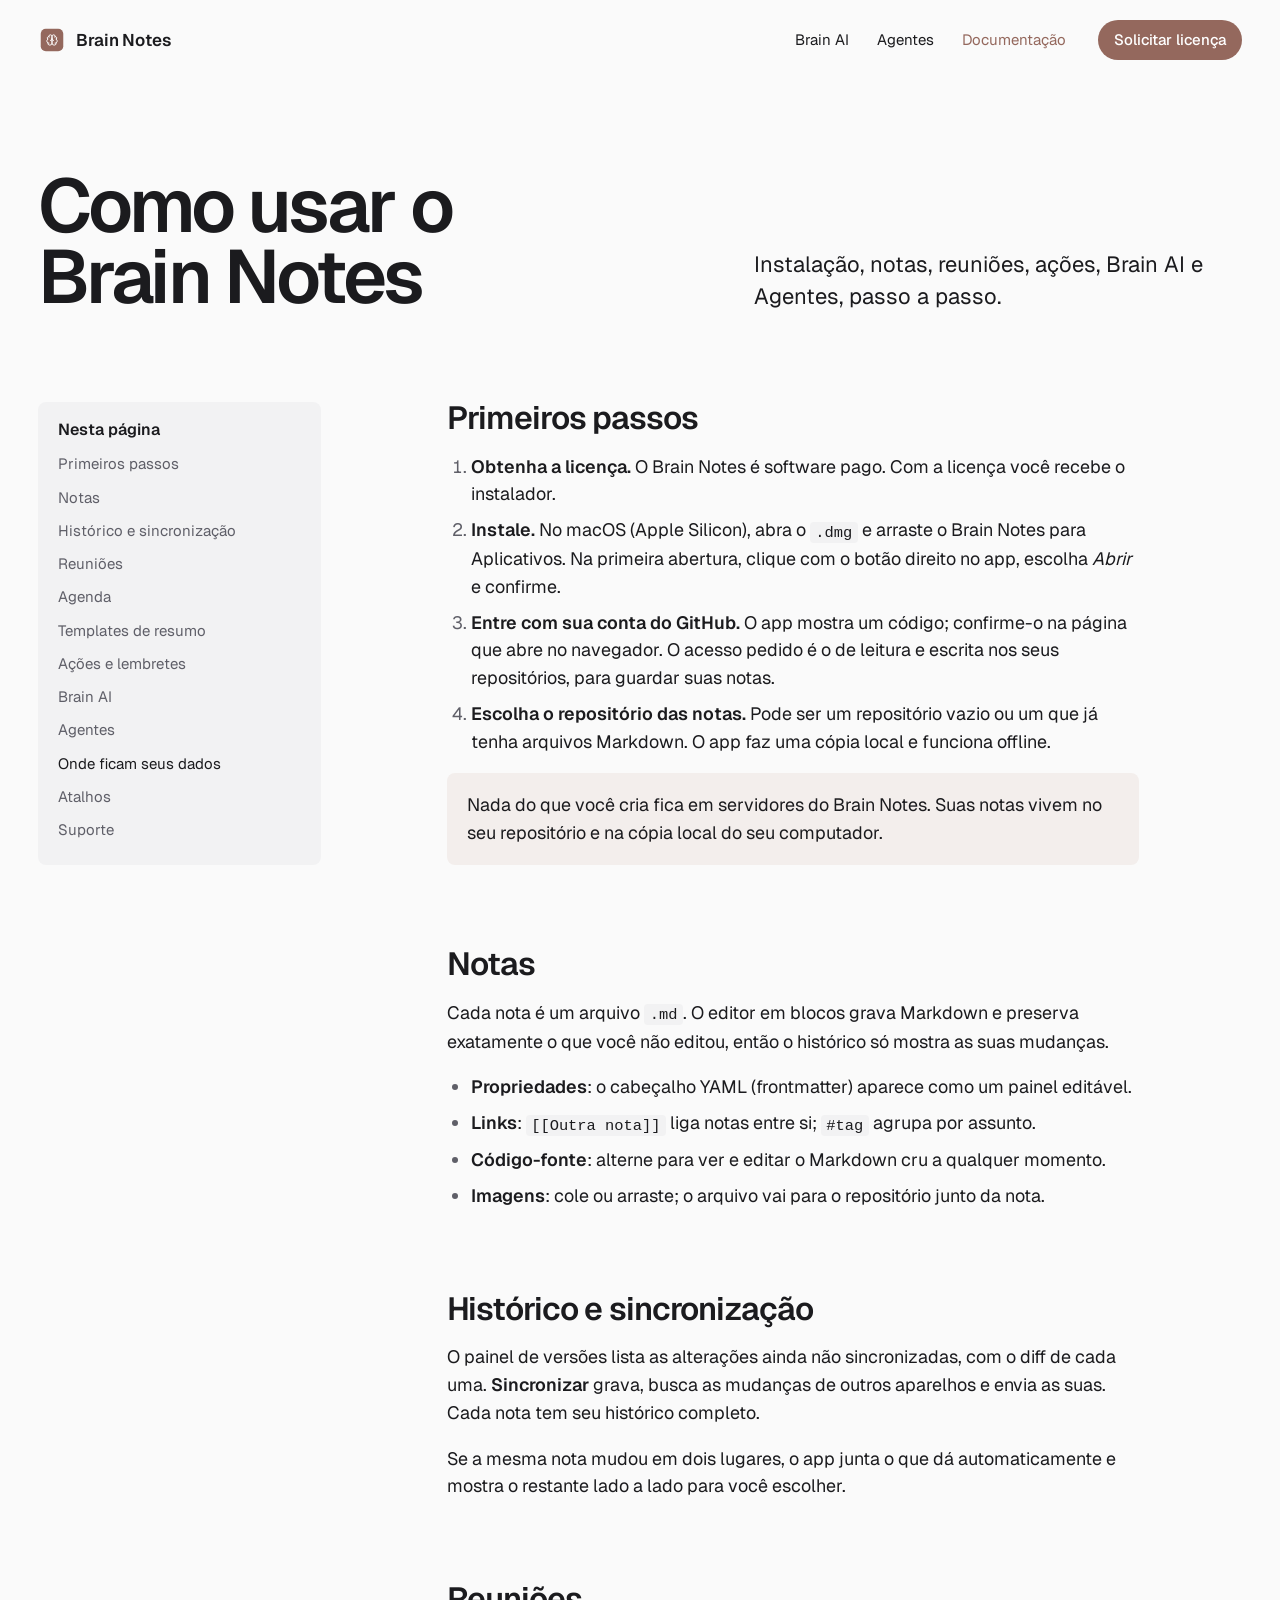
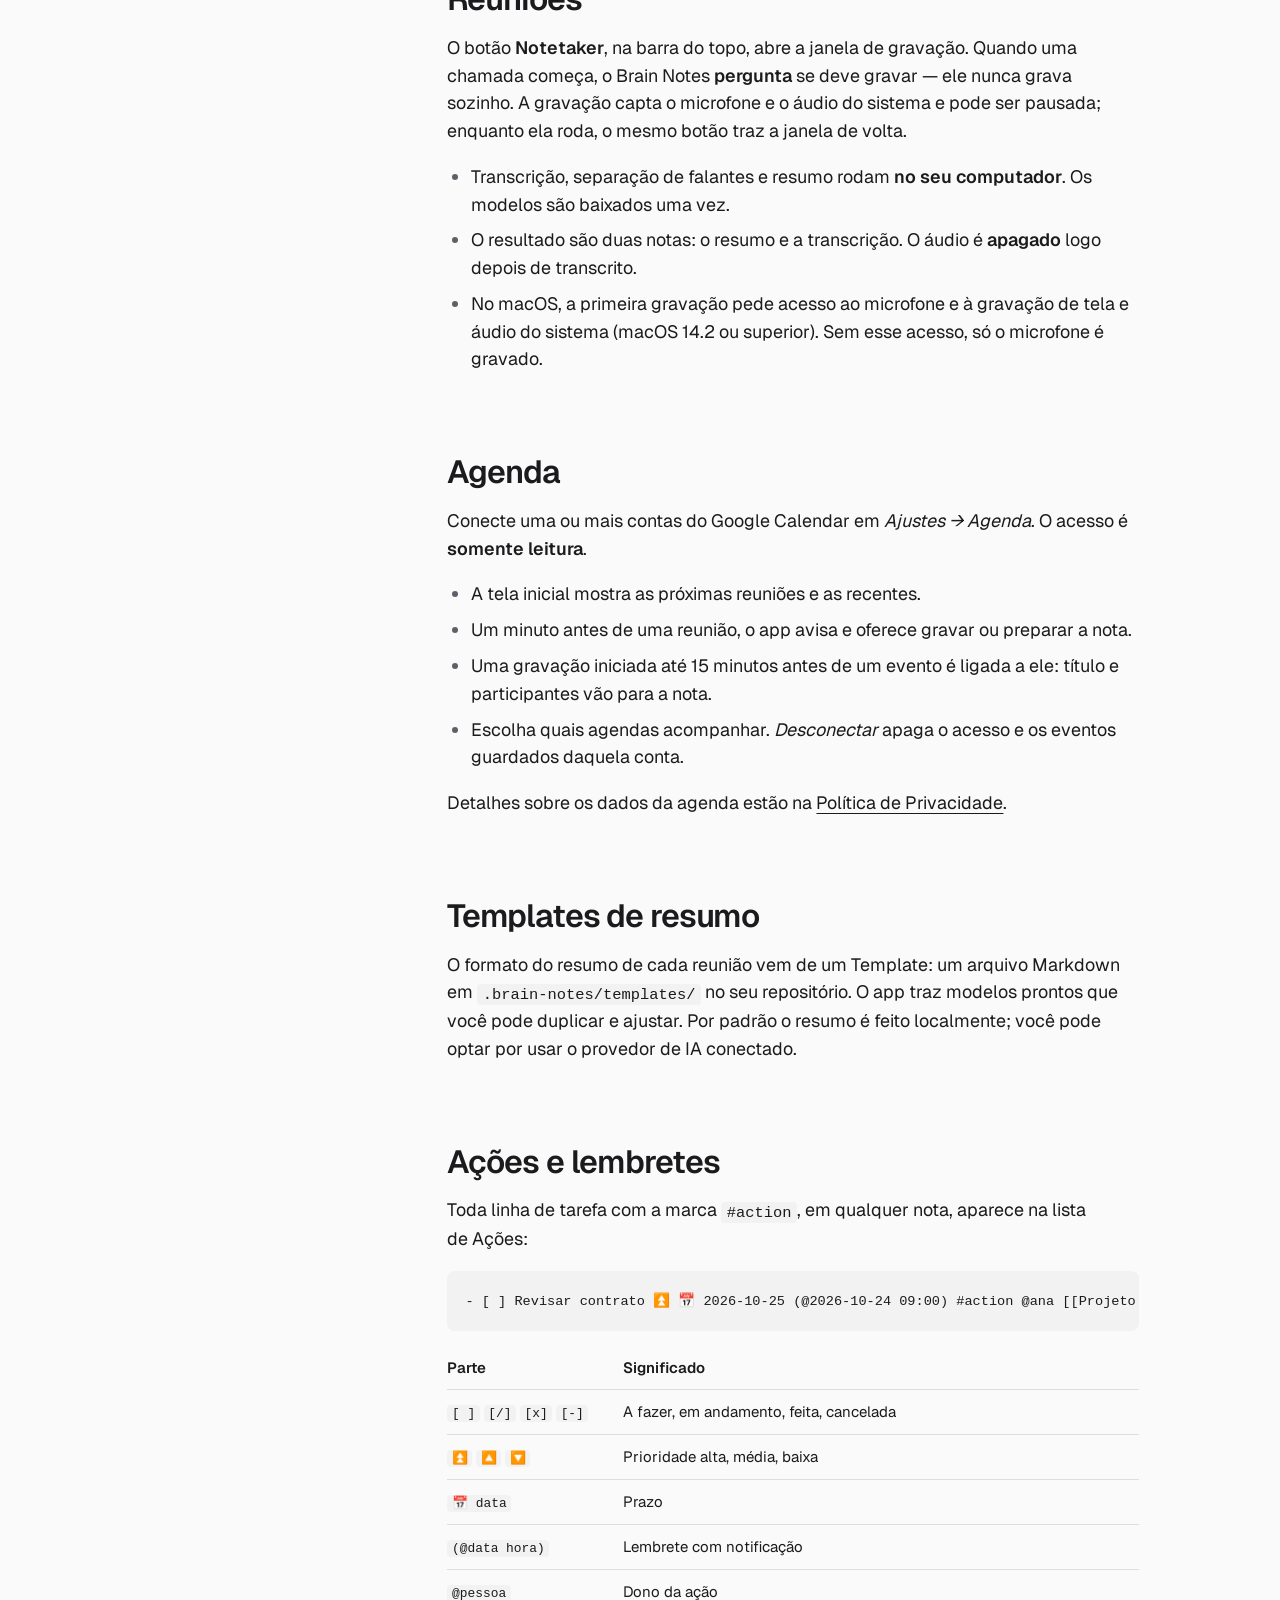
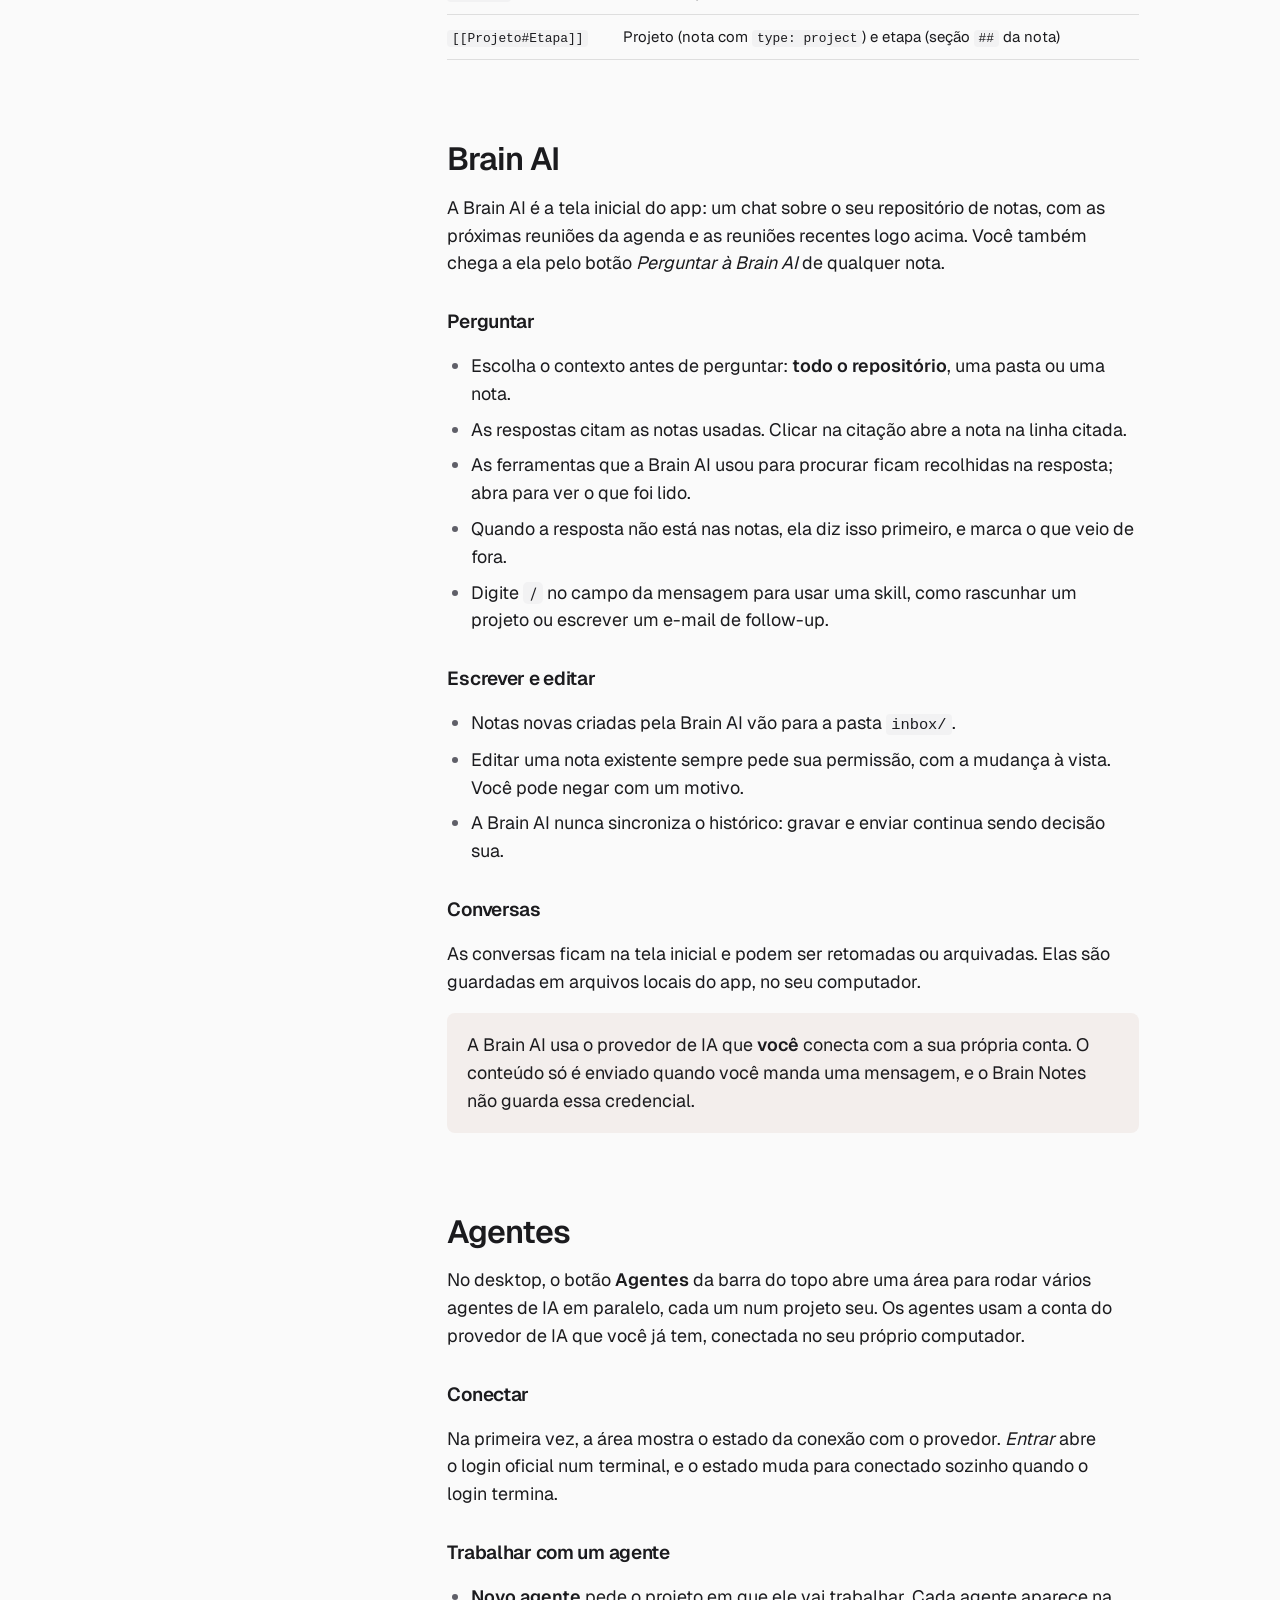
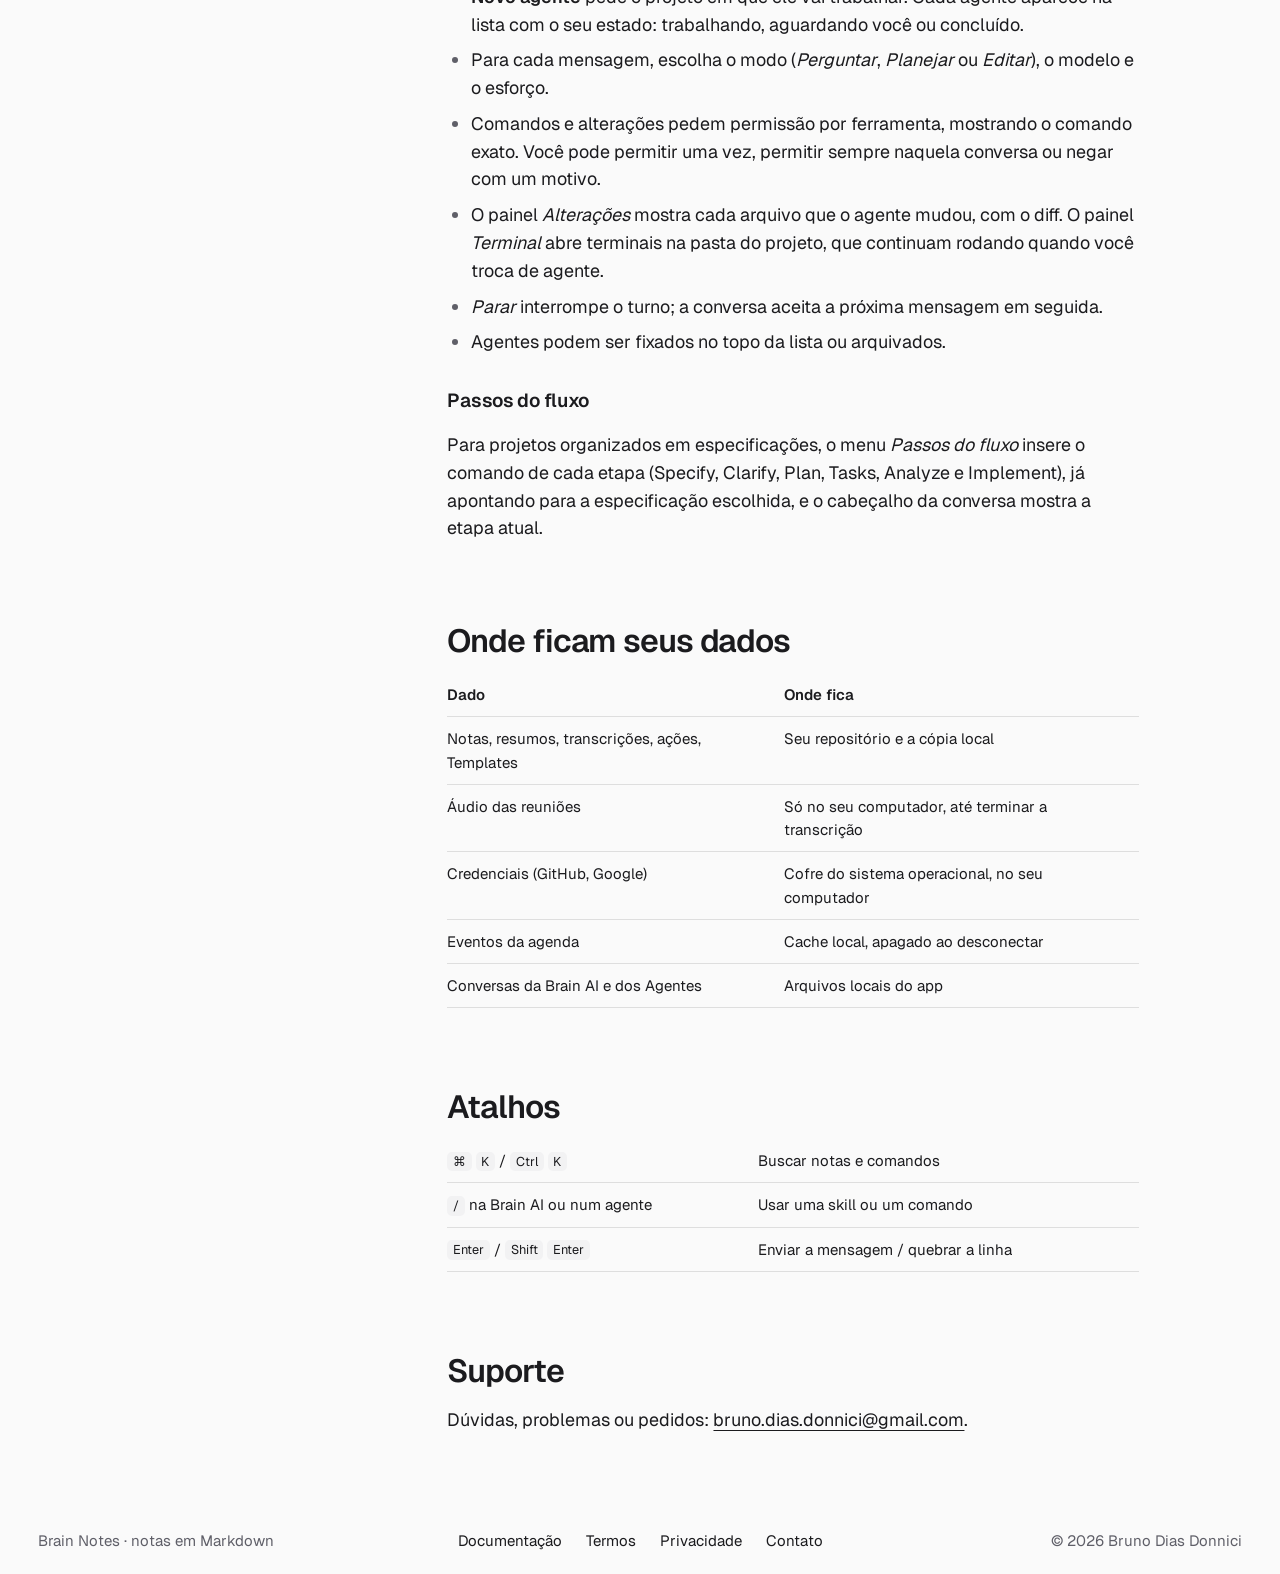
==== commit 5cd68320: "feat: redesign with working app mockups, Brain AI and Agents The home page now shows the product at " ====
--- a/docs.html
+++ b/docs.html
@@ -4,22 +4,22 @@
     <meta charset="utf-8" />
     <meta name="viewport" content="width=device-width, initial-scale=1" />
     <title>Documentação Brain Notes</title>
-    <meta name="description" content="Como instalar e usar o Brain Notes: notas, histórico, reuniões, agenda, ações e Brain AI." />
+    <meta name="description" content="Como instalar e usar o Brain Notes: notas, histórico, reuniões, agenda, ações, Brain AI e Agentes." />
     <link rel="icon" href="assets/icon.svg" type="image/svg+xml" />
     <link rel="apple-touch-icon" href="assets/apple-touch-icon.png" />
-    <link rel="preconnect" href="https://api.fontshare.com" />
-    <link rel="preconnect" href="https://cdn.fontshare.com" crossorigin />
-    <link href="https://api.fontshare.com/v2/css?f[]=erode@400,500,600&display=swap" rel="stylesheet" />
+    <link rel="preconnect" href="https://fonts.googleapis.com" />
+    <link rel="preconnect" href="https://fonts.gstatic.com" crossorigin />
+    <link href="https://fonts.googleapis.com/css2?family=Geist:wght@400;500;600&display=swap" rel="stylesheet" />
     <link rel="stylesheet" href="assets/site.css" />
-    <script src="assets/site.js"></script>
+    <script src="assets/site.js" defer></script>
   </head>
   <body>
     <header class="bar frame">
-      <a class="wordmark" href="./"><img src="assets/icon.svg" alt="" width="26" height="26" />Brain Notes</a>
+      <a class="wordmark" href="./"><img src="assets/icon.svg" alt="" width="28" height="28" />Brain Notes</a>
       <nav aria-label="Principal">
+        <a href="index.html#brain">Brain AI</a>
+        <a href="index.html#agentes">Agentes</a>
         <a href="docs.html" aria-current="page">Documentação</a>
-        <a href="terms.html">Termos</a>
-        <a href="privacy.html">Privacidade</a>
       </nav>
       <a class="button button--small" href="index.html#licenca">Solicitar licença</a>
     </header>
@@ -27,7 +27,7 @@
     <main>
       <div class="doc-head frame">
         <h1>Como usar o Brain Notes</h1>
-        <p>Instalação, notas, histórico, reuniões, agenda, ações e Brain AI, passo a passo.</p>
+        <p>Instalação, notas, reuniões, ações, Brain AI e Agentes, passo a passo.</p>
       </div>
 
       <div class="doc grid frame">
@@ -91,8 +91,9 @@
 
           <h2 id="reunioes">Reuniões</h2>
           <p>
-            Quando uma chamada começa, o Brain Notes <strong>pergunta</strong> se deve gravar — ele nunca grava sozinho. A gravação capta
-            o microfone e o áudio do sistema e pode ser pausada.
+            O botão <strong>Notetaker</strong>, na barra do topo, abre a janela de gravação. Quando uma chamada começa, o Brain Notes
+            <strong>pergunta</strong> se deve gravar — ele nunca grava sozinho. A gravação capta o microfone e o áudio do sistema e pode
+            ser pausada; enquanto ela roda, o mesmo botão traz a janela de volta.
           </p>
           <ul>
             <li>Transcrição, separação de falantes e resumo rodam <strong>no seu computador</strong>. Os modelos são baixados uma vez.</li>
@@ -134,21 +135,53 @@
 
           <h2 id="brain-ai">Brain AI</h2>
           <p>
-            A Brain AI é um chat sobre o seu repositório de notas. Escolha o contexto — o repositório inteiro, uma pasta ou uma nota — e
-            pergunte. As respostas citam as notas usadas.
-          </p>
-          <ul>
-            <li>Usa o provedor de IA que <strong>você</strong> conecta com a sua própria conta. O Brain Notes não guarda essa credencial.</li>
-            <li>Conteúdo só é enviado quando você manda uma mensagem.</li>
-            <li>Notas novas vão para a pasta <code>inbox/</code>. Editar uma nota existente sempre pede sua permissão.</li>
-            <li>A Brain AI nunca grava nem sincroniza o histórico: isso continua sendo decisão sua.</li>
-          </ul>
+            A Brain AI é a tela inicial do app: um chat sobre o seu repositório de notas, com as próximas reuniões da agenda e as
+            reuniões recentes logo acima. Você também chega a ela pelo botão <em>Perguntar à Brain AI</em> de qualquer nota.
+          </p>
+          <h3>Perguntar</h3>
+          <ul>
+            <li>Escolha o contexto antes de perguntar: <strong>todo o repositório</strong>, uma pasta ou uma nota.</li>
+            <li>As respostas citam as notas usadas. Clicar na citação abre a nota na linha citada.</li>
+            <li>As ferramentas que a Brain AI usou para procurar ficam recolhidas na resposta; abra para ver o que foi lido.</li>
+            <li>Quando a resposta não está nas notas, ela diz isso primeiro, e marca o que veio de fora.</li>
+            <li>Digite <kbd>/</kbd> no campo da mensagem para usar uma skill, como rascunhar um projeto ou escrever um e-mail de follow-up.</li>
+          </ul>
+          <h3>Escrever e editar</h3>
+          <ul>
+            <li>Notas novas criadas pela Brain AI vão para a pasta <code>inbox/</code>.</li>
+            <li>Editar uma nota existente sempre pede sua permissão, com a mudança à vista. Você pode negar com um motivo.</li>
+            <li>A Brain AI nunca sincroniza o histórico: gravar e enviar continua sendo decisão sua.</li>
+          </ul>
+          <h3>Conversas</h3>
+          <p>
+            As conversas ficam na tela inicial e podem ser retomadas ou arquivadas. Elas são guardadas em arquivos locais do app, no seu
+            computador.
+          </p>
+          <div class="note"><p>A Brain AI usa o provedor de IA que <strong>você</strong> conecta com a sua própria conta. O conteúdo só é enviado quando você manda uma mensagem, e o Brain Notes não guarda essa credencial.</p></div>
 
           <h2 id="agentes">Agentes</h2>
           <p>
-            No desktop, a área de Agentes roda vários agentes de IA em paralelo, cada um num projeto seu, com conversas, pedidos de
-            permissão por ferramenta, arquivos alterados com diff e terminal integrado. Os agentes usam a conta do provedor que você já
-            tem, conectada no seu próprio computador.
+            No desktop, o botão <strong>Agentes</strong> da barra do topo abre uma área para rodar vários agentes de IA em paralelo, cada
+            um num projeto seu. Os agentes usam a conta do provedor de IA que você já tem, conectada no seu próprio computador.
+          </p>
+          <h3>Conectar</h3>
+          <p>
+            Na primeira vez, a área mostra o estado da conexão com o provedor. <em>Entrar</em> abre o login oficial num terminal, e o
+            estado muda para conectado sozinho quando o login termina.
+          </p>
+          <h3>Trabalhar com um agente</h3>
+          <ul>
+            <li><strong>Novo agente</strong> pede o projeto em que ele vai trabalhar. Cada agente aparece na lista com o seu estado: trabalhando, aguardando você ou concluído.</li>
+            <li>Para cada mensagem, escolha o modo (<em>Perguntar</em>, <em>Planejar</em> ou <em>Editar</em>), o modelo e o esforço.</li>
+            <li>Comandos e alterações pedem permissão por ferramenta, mostrando o comando exato. Você pode permitir uma vez, permitir sempre naquela conversa ou negar com um motivo.</li>
+            <li>O painel <em>Alterações</em> mostra cada arquivo que o agente mudou, com o diff. O painel <em>Terminal</em> abre terminais na pasta do projeto, que continuam rodando quando você troca de agente.</li>
+            <li><em>Parar</em> interrompe o turno; a conversa aceita a próxima mensagem em seguida.</li>
+            <li>Agentes podem ser fixados no topo da lista ou arquivados.</li>
+          </ul>
+          <h3>Passos do fluxo</h3>
+          <p>
+            Para projetos organizados em especificações, o menu <em>Passos do fluxo</em> insere o comando de cada etapa (Specify, Clarify,
+            Plan, Tasks, Analyze e Implement), já apontando para a especificação escolhida, e o cabeçalho da conversa mostra a etapa atual.
           </p>
 
           <h2 id="dados">Onde ficam seus dados</h2>
@@ -167,7 +200,8 @@
           <table>
             <tbody>
               <tr><td><kbd>⌘</kbd> <kbd>K</kbd> / <kbd>Ctrl</kbd> <kbd>K</kbd></td><td>Buscar notas e comandos</td></tr>
-              <tr><td><kbd>/</kbd> na Brain AI</td><td>Usar uma skill</td></tr>
+              <tr><td><kbd>/</kbd> na Brain AI ou num agente</td><td>Usar uma skill ou um comando</td></tr>
+              <tr><td><kbd>Enter</kbd> / <kbd>Shift</kbd> <kbd>Enter</kbd></td><td>Enviar a mensagem / quebrar a linha</td></tr>
             </tbody>
           </table>
 
@@ -177,24 +211,15 @@
       </div>
     </main>
 
-    <footer class="footer footer--compact frame">
-      <div class="footer-top">
-        <div class="notes">
-          <a class="wordmark" href="./">Brain Notes</a>
-          <p>Notas, reuniões e ações em Markdown, no seu repositório.</p>
-        </div>
-        <a class="link" href="#">Voltar ao topo</a>
-      </div>
-      <h2 class="contact"><a href="mailto:bruno.dias.donnici@gmail.com">bruno.dias.donnici@gmail.com</a></h2>
-      <div class="footer-meta">
-        <nav aria-label="Rodapé">
-          <a class="link" href="docs.html">Documentação</a>
-          <a class="link" href="terms.html">Termos de Uso</a>
-          <a class="link" href="privacy.html">Política de Privacidade</a>
-        </nav>
-        <span class="center"></span>
-        <span class="right">© 2026 Bruno Dias Donnici. Todos os direitos reservados.</span>
-      </div>
+    <footer class="quiet frame">
+      <span>Brain Notes · notas em Markdown</span>
+      <nav aria-label="Rodapé">
+        <a href="docs.html">Documentação</a>
+        <a href="terms.html">Termos</a>
+        <a href="privacy.html">Privacidade</a>
+        <a href="mailto:bruno.dias.donnici@gmail.com">Contato</a>
+      </nav>
+      <span class="right">© 2026 Bruno Dias Donnici</span>
     </footer>
   </body>
 </html>
--- a/assets/site.css
+++ b/assets/site.css
@@ -1,1416 +1,889 @@
-/* Brain Notes — site. One face (Erode), one ground, one ink, the app's rose-beige as the accent. */
+/* Brain Notes — site. One face (Geist), the app's own neutrals and its rose-beige brand colour. */
+
 :root {
-  --bg: #f1f0ee;
-  --surface: #e6e3e0;
-  --surface-2: #dad6d2;
-  --ink: #1f1b1a;
-  --muted: #5a5250;
+  --bg: #fafafa;
+  --surface: #f2f2f3;
+  --ink: #1b1b1e;
+  --muted: #5f5f68;
   --accent: #94685d;
-  --accent-strong: #7d5449;
+  --accent-deep: #7d564c;
   --on-accent: #ffffff;
-  --field-1: #94685d;
-  --field-2: #c3a197;
-  --field-3: #d9d1cb;
-  --field-4: #3a3230;
-  --on-field-1: #ffffff;
-  --on-field-2: #1f1b1a;
-  --on-field-3: #1f1b1a;
-  --on-field-4: #f1f0ee;
-  --ui-add: #2f6e40;
-  --ui-del: #9c3b2e;
-  --ui: -apple-system, BlinkMacSystemFont, 'Segoe UI', sans-serif;
-
-  --serif: 'Erode', Georgia, 'Times New Roman', serif;
-  --mono: ui-monospace, 'SF Mono', Menlo, Consolas, monospace; /* taste-skill-ignore: literal code only */
-
-  --step-small: clamp(0.8125rem, 0.79rem + 0.1vw, 0.875rem);
-  --step-body: clamp(1.0625rem, 1rem + 0.25vw, 1.1875rem);
-  --step-lead: clamp(1.25rem, 1.1rem + 0.7vw, 1.625rem);
-  --step-statement: clamp(1.5rem, 1rem + 1.4vw, 2.125rem);
-  --step-head: clamp(2.5rem, 1.3rem + 4.6vw, 6.5rem);
-  --step-display: clamp(4.5rem, 10.5vw, 10.5rem);
-
-  --margin: 32px;
-  --gap: 24px;
-  --section: clamp(120px, 14vw, 200px);
-
-  --ease-out: cubic-bezier(0.22, 1, 0.36, 1);
-  --ease-expo: cubic-bezier(0.16, 1, 0.3, 1);
-  --ease-in-out: cubic-bezier(0.76, 0, 0.24, 1);
-  --ease-soft: cubic-bezier(0.33, 1, 0.68, 1);
-  --t-press: 140ms;
-  --t-hover: 180ms;
-  --t-ui: 240ms;
-  --t-reveal: 800ms;
-  --t-open: 1200ms;
+  --field-1: #f3eeec;
+  --field-2: #e7dbd6;
+  --field-3: #cfb7ae;
+  --field-4: #94685d;
+
+  /* The app's own tokens, used only inside [data-ui] fragments. */
+  --w-bg: #fcfcfd;
+  --w-side: #f6f6f7;
+  --w-card: #ffffff;
+  --w-line: #e4e4e7;
+  --w-hover: #efeff1;
+  --w-muted: #63636c;
+  --w-add: #e6f4ea;
+  --w-add-ink: #1d6b38;
+  --w-del: #fbe9e7;
+  --w-del-ink: #a3332a;
+  --w-warn: #d89b2b;
+  --w-ok: #3f9a63;
+
+  --font: 'Geist', ui-sans-serif, system-ui, -apple-system, 'Segoe UI', sans-serif;
+  --ui: var(--font);
+  --mono: ui-monospace, 'SF Mono', Menlo, Consolas, monospace; /* taste-skill-ignore: code only */
+
+  --step-small: 0.875rem;
+  --step-body: clamp(1rem, 0.96rem + 0.2vw, 1.125rem);
+  --step-lead: clamp(1.125rem, 1.02rem + 0.5vw, 1.375rem);
+  --step-head: clamp(2rem, 1.35rem + 2.6vw, 3.5rem);
+  --step-display: clamp(2.75rem, 1.4rem + 5.6vw, 6.5rem);
+
+  --m: clamp(16px, 3vw, 40px);
+  --gap: clamp(120px, 14vw, 200px);
+  --radius: 8px;
+  --ease: cubic-bezier(0.2, 0.7, 0.2, 1);
   color-scheme: light;
 }
+
 @media (prefers-color-scheme: dark) {
-  :root {
-    --bg: #161413;
-    --surface: #221f1d;
-    --surface-2: #2d2927;
-    --ink: #ecebea;
-    --muted: #cdc8c5;
-    --accent: #c79a8e;
-    --accent-strong: #ddb3a7;
-    --on-accent: #161413;
-    --field-1: #94685d;
-    --field-2: #6f5049;
-    --field-3: #3b3431;
-    --field-4: #e4e1df;
-    --on-field-1: #ffffff;
-    --on-field-2: #ffffff;
-    --on-field-3: #ecebea;
-    --on-field-4: #161413;
-    --ui-add: #7fcf95;
-    --ui-del: #f0907f;
+  :root:not([data-theme='light']) {
+    --bg: #141416;
+    --surface: #1c1c1f;
+    --ink: #ededef;
+    --muted: #a6a6ae;
+    --accent: #94685d;
+    --accent-deep: #7d564c;
+    --field-1: #1f1b1a;
+    --field-2: #2c2422;
+    --field-3: #46362f;
+    --field-4: #7d564c;
+    --w-bg: #18181b;
+    --w-side: #1d1d20;
+    --w-card: #232327;
+    --w-line: #2e2e33;
+    --w-hover: #2a2a2e;
+    --w-muted: #a1a1aa;
+    --w-add: #173323;
+    --w-add-ink: #8fd6a7;
+    --w-del: #3a1d1a;
+    --w-del-ink: #f0a39b;
     color-scheme: dark;
   }
 }
-@media (max-width: 700px) {
-  :root {
-    --margin: 16px;
-    --gap: 12px;
-  }
-}
-
+:root[data-theme='dark'] {
+  --bg: #141416;
+  --surface: #1c1c1f;
+  --ink: #ededef;
+  --muted: #a6a6ae;
+  --accent: #94685d;
+  --accent-deep: #7d564c;
+  --field-1: #1f1b1a;
+  --field-2: #2c2422;
+  --field-3: #46362f;
+  --field-4: #7d564c;
+  --w-bg: #18181b;
+  --w-side: #1d1d20;
+  --w-card: #232327;
+  --w-line: #2e2e33;
+  --w-hover: #2a2a2e;
+  --w-muted: #a1a1aa;
+  --w-add: #173323;
+  --w-add-ink: #8fd6a7;
+  --w-del: #3a1d1a;
+  --w-del-ink: #f0a39b;
+  color-scheme: dark;
+}
+
+/* Reset */
 *,
 *::before,
-*::after {
-  box-sizing: border-box;
-}
-html {
-  -webkit-text-size-adjust: 100%;
-}
+*::after { box-sizing: border-box; }
+* { margin: 0; }
+html { -webkit-text-size-adjust: 100%; scroll-behavior: smooth; scroll-padding-top: 24px; }
 body {
-  margin: 0;
   background: var(--bg);
   color: var(--ink);
-  font: 400 var(--step-body) / 1.5 var(--serif);
+  font-family: var(--font);
+  font-size: var(--step-body);
+  line-height: 1.55;
   -webkit-font-smoothing: antialiased;
+  text-rendering: optimizeLegibility;
   overflow-x: hidden;
 }
-::selection {
+img, svg { display: block; max-width: 100%; }
+button, input, select { font: inherit; color: inherit; }
+code, pre, kbd { font-family: var(--mono); } /* taste-skill-ignore: code only */
+button { cursor: pointer; background: none; border: 0; padding: 0; }
+a { color: inherit; }
+ul, ol { padding: 0; list-style: none; }
+:focus-visible { outline: 2px solid var(--accent); outline-offset: 3px; border-radius: 4px; }
+::selection { background: var(--accent); color: var(--on-accent); }
+[hidden] { display: none !important; }
+.sprite { position: absolute; }
+.sr-only { position: absolute; width: 1px; height: 1px; padding: 0; margin: -1px; overflow: hidden; clip: rect(0 0 0 0); white-space: nowrap; border: 0; } /* taste-skill-ignore: app fragment */
+.i { width: 1em; height: 1em; flex: none; fill: none; stroke: currentColor; stroke-width: 2; stroke-linecap: round; stroke-linejoin: round; }
+
+/* Frame and type */
+.frame { width: min(100% - 2 * var(--m), 1360px); margin-inline: auto; }
+h1, h2, h3 { font-weight: 600; text-wrap: balance; }
+h1 { font-size: var(--step-display); line-height: 0.95; letter-spacing: -0.045em; }
+h2 { font-size: var(--step-head); line-height: 1.02; letter-spacing: -0.035em; }
+h3 { font-size: var(--step-lead); line-height: 1.2; letter-spacing: -0.015em; }
+p { text-wrap: pretty; }
+.lead { font-size: var(--step-lead); line-height: 1.45; max-width: 34ch; }
+
+.link {
+  text-decoration: underline;
+  text-decoration-thickness: 1px;
+  text-underline-offset: 0.22em;
+  transition: color 160ms var(--ease), text-decoration-color 160ms var(--ease);
+}
+.link:hover { color: var(--accent); }
+
+.button {
+  display: inline-flex;
+  align-items: center;
+  gap: 0.5em;
+  min-height: 48px;
+  padding: 0 22px;
+  border-radius: 999px;
   background: var(--accent);
   color: var(--on-accent);
-}
-a {
-  color: inherit;
-  text-decoration: underline;
-  text-decoration-thickness: 0.07em;
-  text-underline-offset: 0.2em;
-  transition: text-decoration-color var(--t-hover) ease;
-}
-img,
-svg {
-  display: block;
-  max-width: 100%;
-}
-:focus-visible {
-  outline: 2px solid var(--accent);
-  outline-offset: 3px;
-}
-h1,
-h2,
-h3 {
   font-weight: 500;
-  letter-spacing: -0.025em;
-  line-height: 0.95;
-  margin: 0;
-}
-p {
-  margin: 0;
-}
-code,
-kbd,
-pre {
-  font-family: var(--mono);
-}
-code,
-kbd {
-  font-size: 0.82em;
-  background: var(--surface);
-  border-radius: 4px;
-  padding: 0.08em 0.36em;
-}
-
-.frame {
-  padding-left: var(--margin);
-  padding-right: var(--margin);
-}
-.grid {
-  display: grid;
-  grid-template-columns: repeat(12, minmax(0, 1fr));
-  column-gap: var(--gap);
-}
-
-/* Buttons and links */
-.button {
-  display: inline-flex;
-  align-items: center;
-  justify-content: center;
-  min-height: 52px;
-  padding: 0 26px;
-  background: var(--accent);
-  color: var(--on-accent);
-  font: 500 var(--step-body) / 1 var(--serif);
   text-decoration: none;
-  border: 0;
-  border-radius: 0;
-  cursor: pointer;
-  transition:
-    transform var(--t-press) var(--ease-out),
-    background-color var(--t-hover) ease;
-}
-.button:active {
-  transform: scale(0.97);
-}
-.link {
-  text-decoration-color: transparent;
-}
-.button--small {
-  min-height: 44px;
-  padding: 0 18px;
-  font-size: var(--step-small);
-}
-.bar nav + .button--small {
-  margin-left: 4px;
-}
-@media (hover: hover) and (pointer: fine) {
-  .button:hover {
-    background: var(--accent-strong);
-  }
-  .link:hover,
-  a:hover {
-    text-decoration-color: currentColor;
-  }
-}
-
-/* Top bar */
+  transition: background 160ms var(--ease), transform 160ms var(--ease);
+}
+.button:hover { background: var(--accent-deep); }
+.button:active { transform: scale(0.97); }
+.button--small { min-height: 40px; padding: 0 16px; font-size: 0.9375rem; }
+
+/* Bar */
 .bar {
   display: flex;
   align-items: center;
-  gap: 24px;
-  padding-top: 24px;
-  padding-bottom: 24px;
-  font-size: var(--step-small);
-}
-.wordmark {
-  display: inline-flex;
-  align-items: center;
-  gap: 10px;
-  font-size: var(--step-body);
-  font-weight: 600;
-  text-decoration: none;
-}
-.wordmark img {
-  width: 26px;
-  height: 26px;
-}
-.bar nav {
-  margin-left: auto;
-  display: flex;
-  gap: 28px;
-  font-size: var(--step-small);
-}
-.bar nav a {
-  text-decoration-color: transparent;
-}
-.bar nav a[aria-current='page'] {
-  text-decoration-color: currentColor;
-}
-@media (max-width: 560px) {
-  .bar nav {
-    gap: 16px;
-  }
-  .bar nav .hide-sm {
-    display: none;
-  }
-  .bar {
-    flex-wrap: wrap;
-  }
-  .bar nav {
-    order: 3;
-    width: 100%;
-    margin-left: 0;
-    justify-content: space-between;
-  }
-  .bar nav + .button--small {
-    margin-left: auto;
-  }
-}
-
-/* ---------- Landing ---------- */
-
-/* Hero: the name with a live note set into its word space, then the app itself rising from the fold */
-.hero {
-  min-height: 100svh;
+  gap: 32px;
+  height: 80px;
+  font-size: 0.9375rem;
+}
+.wordmark { white-space: nowrap; display: inline-flex; align-items: center; gap: 10px; font-weight: 600; font-size: 1.0625rem; letter-spacing: -0.01em; text-decoration: none; }
+.wordmark img { border-radius: 7px; }
+.bar nav { display: flex; gap: 28px; margin-left: auto; }
+.bar nav a { text-decoration: none; transition: color 160ms var(--ease); }
+.bar nav a:hover, .bar nav a[aria-current='page'] { color: var(--accent); }
+
+/* Hero */
+.hero { padding-top: clamp(48px, 7vw, 104px); }
+.hero-copy {
   display: grid;
-  grid-template-rows: auto 1fr auto auto;
-  overflow: hidden;
-}
-.hero h1 {
-  align-self: center;
-  justify-self: center;
-  display: inline-flex;
-  align-items: baseline;
-  gap: 0.18em;
-  padding: 48px 0 40px;
-  font-size: var(--step-display);
-  font-weight: 600;
-  letter-spacing: -0.04em;
-  line-height: 0.9;
-  white-space: nowrap;
-}
-.hero h1 .slot {
-  position: relative;
-  display: block;
-  width: 1.6em;
-  height: 0.62em;
-  overflow: hidden;
-  background: var(--surface);
-}
-.hero-foot {
-  display: grid;
-  grid-template-columns: repeat(12, minmax(0, 1fr));
-  column-gap: var(--gap);
+  grid-template-columns: repeat(12, 1fr);
+  column-gap: 24px;
+  row-gap: 28px;
   align-items: end;
-  padding-bottom: 40px;
-}
-.hero-foot p {
-  grid-column: 1 / span 6;
-  font-size: var(--step-lead);
-  line-height: 1.3;
-}
-.hero-foot .button {
-  grid-column: 10 / span 3;
-  justify-self: end;
-}
-@media (max-width: 900px) {
-  .hero-foot p {
-    grid-column: 1 / span 8;
-  }
-  .hero-foot .button {
-    grid-column: 9 / span 4;
-  }
-}
-@media (max-width: 640px) {
-  .hero h1 {
-    flex-direction: column;
-    align-items: stretch;
-    text-align: center;
-    gap: 0.12em;
-    font-size: 19vw;
-    width: 100%;
-    padding: 32px 0;
-  }
-  .hero h1 .slot {
-    width: 100%;
-    height: auto;
-    aspect-ratio: 3 / 2;
-    font-size: 16px;
-    text-align: left;
-  }
-  .hero-foot {
-    grid-template-columns: 1fr;
-    row-gap: 20px;
-  }
-  .hero-foot p,
-  .hero-foot .button {
-    grid-column: 1;
-    justify-self: stretch;
-  }
-}
-
-/* Interface fragments: the product's own small radii, borders and system face */
+}
+.hero h1 { grid-column: 1 / span 7; }
+.hero .lead { grid-column: 8 / span 5; }
+.hero-actions { grid-column: 1 / -1; display: flex; align-items: center; gap: 28px; }
+.window { margin-top: clamp(40px, 5vw, 72px); }
+
+/* ——— App fragments ([data-ui]) ——— */
 [data-ui] {
   font-family: var(--ui);
+  font-size: 14px;
+  line-height: 1.45;
   color: var(--ink);
   letter-spacing: 0;
-  line-height: 1.45;
-}
-[data-ui] code,
-[data-ui] pre {
-  font-family: var(--mono);
-  background: none;
-  padding: 0;
+}
+[data-ui] .i { width: 16px; height: 16px; stroke-width: 1.75; }
+.w-muted { color: var(--w-muted); }
+.w-sub { display: flex; align-items: center; gap: 6px; font-weight: 600; font-size: 13px; color: var(--ink); }
+.w-h { font-size: 22px; letter-spacing: -0.01em; line-height: 1.2; font-weight: 600; }
+.w-time { color: var(--w-muted); font-variant-numeric: tabular-nums; font-size: 13px; }
+.w-count { margin-left: auto; font-size: 12px; color: var(--w-muted); font-variant-numeric: tabular-nums; }
+.w-chip {
+  display: inline-flex;
+  align-items: center;
+  gap: 6px;
+  height: 30px;
+  padding: 0 10px;
+  border: 1px solid var(--w-line); /* taste-skill-ignore: app fragment */
+  border-radius: 7px;
+  background: var(--w-card);
+  font-size: 13px;
+  white-space: nowrap;
+}
+.w-btn {
+  display: inline-flex;
+  align-items: center;
+  gap: 6px;
+  height: 32px;
+  padding: 0 12px;
+  border: 1px solid var(--w-line); /* taste-skill-ignore: app fragment */
+  border-radius: 7px;
+  background: var(--w-card);
+  font-size: 13px;
+  font-weight: 500;
+  white-space: nowrap;
+}
+.w-btn--primary { background: var(--accent); border-color: var(--accent); color: #fff; }
+.w-btn--rec i { width: 8px; height: 8px; border-radius: 50%; background: #d9483b; }
+.w-tag {
+  display: inline-flex;
+  align-items: center;
+  height: 22px;
+  padding: 0 7px;
+  border-radius: 5px;
+  background: var(--w-hover);
+  font-size: 12px;
+  color: var(--ink);
+  white-space: nowrap;
+}
+.w-label { display: inline-flex; align-items: center; gap: 6px; height: 24px; padding: 0 9px; border: 1px solid var(--w-line); border-radius: 999px; font-size: 12px; } /* taste-skill-ignore: app fragment */
+.w-label::before { content: ''; width: 7px; height: 7px; border-radius: 50%; background: #3d7be0; }
+.w-box {
+  display: inline-grid;
+  place-items: center;
+  width: 16px;
+  height: 16px;
+  flex: none;
+  border: 1.5px solid #b9b9c0;
+  border-radius: 4px;
+  background: var(--w-card);
+  color: #fff;
+}
+.w-box.is-on { background: var(--accent); border-color: var(--accent); }
+[data-ui] .w-box .i { width: 11px; height: 11px; stroke-width: 3; }
+.w-seg { display: inline-flex; gap: 2px; padding: 3px; border-radius: 8px; background: var(--w-hover); font-size: 13px; }
+.w-seg span { display: inline-flex; align-items: center; gap: 6px; height: 28px; padding: 0 10px; border-radius: 6px; color: var(--w-muted); cursor: default; }
+.w-seg span[aria-selected='true'] { background: var(--w-card); color: var(--ink); box-shadow: 0 1px 2px rgb(0 0 0 / 0.08); } /* taste-skill-ignore: app fragment */
+.w-kbd { margin-left: auto; padding: 1px 6px; border: 1px solid var(--w-line); border-radius: 5px; font-size: 12px; color: var(--w-muted); } /* taste-skill-ignore: app fragment */
+.w-tick { margin-left: auto; color: var(--accent); }
+.w-cite { color: var(--accent); text-decoration: underline; text-underline-offset: 2px; }
+.w-icon { display: inline-grid; place-items: center; width: 28px; height: 28px; border-radius: 6px; }
+.w-icon:hover { background: var(--w-hover); }
+.w-diff {
   margin: 0;
-}
-[data-ui].reel {
-  position: absolute;
-  inset: 0;
-  font-size: max(9px, 0.075em);
-  line-height: 1.7;
-  font-weight: 400;
-  padding: 0 0.9em;
+  padding: 8px 0;
+  border-radius: 6px;
+  background: var(--w-side);
+  font-family: var(--mono); /* taste-skill-ignore: app fragment */
+  font-size: 12.5px;
+  line-height: 1.6;
+  overflow: hidden;
   white-space: pre;
 }
-[data-ui].reel .reel-track {
-  display: block;
-  animation: reel 16s linear infinite;
-}
-[data-ui] .k,
-[data-ui] .tag {
-  color: var(--accent);
-}
-[data-ui] .dim {
-  color: var(--muted);
-}
-[data-ui] .h {
-  font-weight: 600;
-}
-@keyframes reel {
-  to {
-    transform: translateY(-50%);
-  }
-}
-
-/* The app window under the hero, cropped by the fold */
-.app {
-  height: 44vh;
-  min-height: 300px;
+.w-diff span { display: block; padding: 0 12px; }
+.add { background: var(--w-add); color: var(--w-add-ink); }
+.del { background: var(--w-del); color: var(--w-del-ink); }
+b.add, b.del { background: none; font-weight: 500; }
+.dot { display: inline-block; width: 7px; height: 7px; border-radius: 50%; background: #b4b4bb; }
+.dot--wait { background: var(--w-warn); }
+.dot--work { background: var(--w-ok); animation: pulse 1.6s var(--ease) infinite; }
+@keyframes pulse { 50% { opacity: 0.35; } }
+
+/* The window */
+.window {
+  border: 1px solid var(--w-line); /* taste-skill-ignore: app fragment */
+  border-radius: 12px;
+  background: var(--w-bg);
   overflow: hidden;
-  background: var(--surface);
-  border-radius: 10px 10px 0 0;
+}
+.w-top {
+  display: flex;
+  align-items: center;
+  height: 44px;
+  padding: 0 10px 0 16px;
+  background: var(--w-side);
+}
+.w-lights { display: flex; gap: 8px; }
+.w-lights i { width: 12px; height: 12px; border-radius: 50%; background: #dcdce0; }
+.w-modes { display: flex; gap: 2px; margin-left: auto; }
+.w-modes button {
+  display: inline-flex;
+  align-items: center;
+  gap: 7px;
+  height: 32px;
+  padding: 0 12px;
+  border-radius: 7px;
   font-size: 14px;
-  display: flex;
-  flex-direction: column;
-}
-[data-ui] .app-top {
-  display: flex;
-  align-items: center;
-  gap: 16px;
-  padding: 10px 14px;
-  background: var(--surface-2);
-}
-[data-ui] .dots {
-  display: flex;
-  gap: 7px;
-}
-[data-ui] .dots i {
-  width: 11px;
-  height: 11px;
-  border-radius: 50%;
-  background: var(--bg);
-}
-[data-ui] .tabs {
-  display: flex;
-  gap: 4px;
-  margin: 0 auto;
-}
-[data-ui] .tabs span {
-  padding: 4px 12px;
-  border-radius: 6px;
-  color: var(--muted);
-}
-[data-ui] .tabs .on {
-  background: var(--bg);
-  color: var(--ink);
-}
-[data-ui] .app-body {
-  flex: 1;
-  display: grid;
-  grid-template-columns: 200px 1fr 300px;
-  min-height: 0;
-}
-[data-ui] .app-side {
-  padding: 16px 12px;
+  transition: background 140ms var(--ease);
+}
+.w-modes button:hover { background: var(--w-hover); }
+.w-modes button[aria-selected='true'] { background: var(--w-hover); font-weight: 500; }
+.w-body { display: grid; grid-template-columns: 236px 1fr; height: clamp(520px, 44vw, 640px); }
+.w-side {
   display: flex;
   flex-direction: column;
   gap: 2px;
-}
-[data-ui] .app-side span {
-  padding: 6px 10px;
+  padding: 14px 10px 12px;
+  background: var(--w-side);
+  border-right: 1px solid var(--w-line); /* taste-skill-ignore: app fragment */
+  min-width: 0;
+}
+.w-brand { display: flex; align-items: center; gap: 9px; padding: 4px 8px 14px; font-weight: 600; }
+.w-brand img { border-radius: 5px; }
+.w-brand .i { margin-left: auto; }
+.w-nav li, .w-tree li {
+  display: flex;
+  align-items: center;
+  gap: 9px;
+  height: 32px;
+  padding: 0 8px;
   border-radius: 6px;
+  white-space: nowrap;
+}
+.w-nav li { color: var(--ink); }
+.w-nav li .i { color: var(--w-muted); }
+.w-nav li.is-on { background: var(--w-hover); font-weight: 500; }
+.w-caption { padding: 16px 8px 6px; font-size: 12px; color: var(--w-muted); }
+.w-tree li { gap: 6px; }
+.w-tree li.w-leaf { padding-left: 30px; }
+.w-foot { margin-top: auto; padding-top: 10px; border-top: 1px solid var(--w-line); } /* taste-skill-ignore: app fragment */
+.w-repo { font-weight: 500; overflow: hidden; text-overflow: ellipsis; }
+
+.w-main { position: relative; display: flex; flex-direction: column; min-width: 0; overflow: hidden; }
+.w-main[hidden] { display: none; }
+.b-home { flex: 1; padding: 30px clamp(20px, 5%, 64px) 0; overflow: hidden; }
+.b-home .w-sub { margin: 26px 0 10px; }
+.b-events li, .b-recent li { display: flex; align-items: center; gap: 12px; height: 40px; padding: 0 8px; border-radius: 6px; }
+.b-events li:hover, .b-recent li:hover { background: var(--w-hover); }
+.b-title { font-weight: 500; }
+.b-who { margin-left: auto; font-size: 13px; }
+.b-recent li { gap: 10px; }
+.b-composer { padding: 12px clamp(20px, 5%, 64px) 18px; }
+.b-suggest { display: flex; flex-wrap: wrap; gap: 6px; margin-bottom: 10px; }
+.b-suggest button {
+  height: 30px;
+  padding: 0 11px;
+  border: 1px solid var(--w-line); /* taste-skill-ignore: app fragment */
+  border-radius: 999px;
+  background: var(--w-card);
+  font-size: 13px;
+  transition: border-color 140ms var(--ease), background 140ms var(--ease), transform 140ms var(--ease);
+}
+.b-suggest button:hover { border-color: var(--accent); background: var(--w-hover); }
+.b-suggest button:active { transform: scale(0.97); }
+.b-suggest button[aria-pressed='true'] { border-color: var(--accent); color: var(--accent); }
+.b-input {
   display: flex;
-  justify-content: space-between;
-}
-[data-ui] .app-side .on {
-  background: var(--bg);
-}
-[data-ui] .app-chat {
-  background: var(--bg);
-  padding: 22px 28px;
+  align-items: center;
+  gap: 10px;
+  height: 48px;
+  padding: 0 8px;
+  border: 1px solid var(--w-line); /* taste-skill-ignore: app fragment */
+  border-radius: 10px;
+  background: var(--w-card);
+}
+.b-field { flex: 1; color: var(--w-muted); white-space: nowrap; overflow: hidden; text-overflow: ellipsis; }
+.w-send { display: grid; place-items: center; width: 32px; height: 32px; border-radius: 7px; background: var(--accent); color: #fff; }
+
+.b-chat { flex: 1; display: flex; flex-direction: column; min-height: 0; }
+.b-chat[hidden] { display: none; }
+.b-chat-head { display: flex; align-items: center; gap: 8px; height: 48px; padding: 0 14px; border-bottom: 1px solid var(--w-line); font-weight: 500; white-space: nowrap; overflow: hidden; } /* taste-skill-ignore: app fragment */
+.b-msgs { flex: 1; display: flex; flex-direction: column; gap: 12px; padding: 20px clamp(20px, 5%, 64px); overflow: hidden; }
+.b-user {
+  align-self: flex-end;
+  max-width: 80%;
+  padding: 8px 13px;
+  border-radius: 10px;
+  background: var(--accent);
+  color: #fff;
+}
+.b-tools {
   display: flex;
-  flex-direction: column;
-  gap: 14px;
-}
-[data-ui] .ctx {
-  align-self: flex-start;
-  border: 1px solid var(--surface-2);
-  border-radius: 999px;
-  padding: 3px 10px;
-  font-size: 12.5px;
-  color: var(--muted);
-}
-[data-ui] .msg {
-  max-width: 62ch;
-}
-[data-ui] .msg.me {
-  align-self: flex-end;
-  background: var(--surface);
-  padding: 8px 12px;
-  border-radius: 10px;
-}
-[data-ui] .cite {
-  display: inline-block;
-  margin: 8px 6px 0 0;
-  font-size: 12.5px;
-  border: 1px solid var(--surface-2);
-  border-radius: 6px;
-  padding: 2px 8px;
-  color: var(--accent);
-}
-[data-ui] .composer {
-  margin-top: auto;
-  border: 1px solid var(--surface-2);
-  border-radius: 10px;
-  padding: 10px 12px;
-  color: var(--muted);
+  align-items: center;
+  gap: 8px;
+  height: 36px;
+  padding: 0 12px;
+  border: 1px solid var(--w-line); /* taste-skill-ignore: app fragment */
+  border-radius: 8px;
+  color: var(--w-muted);
+  font-size: 13px;
+}
+.b-answer { display: grid; gap: 8px; max-width: 62ch; }
+.b-answer ul { list-style: disc; padding-left: 20px; display: grid; gap: 4px; }
+.b-answer .caret { display: inline-block; width: 7px; height: 15px; margin-left: 2px; vertical-align: -2px; background: var(--accent); animation: pulse 0.9s steps(2) infinite; }
+
+.m-head { padding: 26px clamp(20px, 5%, 56px) 14px; display: grid; gap: 12px; justify-items: start; }
+.m-meta { display: flex; flex-wrap: wrap; align-items: center; gap: 16px; color: var(--w-muted); font-size: 13px; }
+.m-meta > span { display: inline-flex; align-items: center; gap: 6px; }
+.m-doc { padding: 6px clamp(20px, 5%, 56px) 24px; display: grid; gap: 8px; max-width: 760px; overflow: hidden; }
+.m-doc h3 { margin-top: 10px; font-size: 17px; letter-spacing: -0.01em; }
+.m-doc ul:not(.m-tasks) { list-style: disc; padding-left: 20px; }
+.m-tasks li { display: flex; align-items: center; gap: 9px; flex-wrap: wrap; padding: 3px 0; }
+
+.w-main--split { flex-direction: row; }
+.a-list { width: 210px; flex: none; padding: 16px 10px; border-right: 1px solid var(--w-line); } /* taste-skill-ignore: app fragment */
+.a-list .w-sub { padding: 0 8px 10px; }
+.a-list li, .as-list li { display: flex; gap: 9px; padding: 8px; border-radius: 7px; }
+.a-list li .i, .as-list li .i { margin-top: 2px; color: var(--w-muted); }
+.a-list li span, .as-list li span { display: grid; gap: 1px; min-width: 0; }
+.a-list small, .as-list small { display: flex; align-items: center; gap: 6px; color: var(--w-muted); font-size: 12px; white-space: nowrap; }
+.a-list li.is-on, .as-list li.is-on { background: var(--w-hover); }
+.a-conv, .as-conv { flex: 1; display: flex; flex-direction: column; gap: 12px; padding: 20px clamp(16px, 4%, 40px); min-width: 0; overflow: hidden; }
+.a-meta { color: var(--w-muted); font-size: 12.5px; }
+.a-perm { display: grid; gap: 10px; padding: 14px; border: 1px solid var(--w-line); border-radius: 10px; background: var(--w-card); } /* taste-skill-ignore: app fragment */
+.a-perm > p { display: flex; align-items: center; gap: 8px; font-weight: 500; }
+.a-perm code { display: block; padding: 8px 10px; border-radius: 6px; background: var(--w-side); font-family: var(--mono); font-size: 13px; } /* taste-skill-ignore: app fragment */
+.a-perm-actions { display: flex; flex-wrap: wrap; justify-content: flex-end; gap: 8px; }
+.a-auto { display: flex; align-items: center; gap: 8px; color: var(--w-add-ink); font-size: 13px; }
+
+/* ——— Brain AI story (pinned) ——— */
+.story {
+  display: grid;
+  grid-template-columns: repeat(12, 1fr);
+  column-gap: 24px;
+  margin-top: var(--gap);
+}
+.story-text { grid-column: 1 / span 5; }
+.story-text h2 { padding-bottom: 8vh; }
+.story-step {
+  min-height: 62vh;
+  max-width: 30ch;
+  display: grid;
+  align-content: start;
+  gap: 12px;
+  opacity: 0.35;
+  transition: opacity 300ms var(--ease);
+}
+.story-step:last-child { min-height: 48vh; }
+.story-step.is-on { opacity: 1; }
+.story-step p { color: var(--ink); }
+.story-stage { grid-column: 7 / -1; }
+.panel {
+  position: sticky;
+  top: calc(50vh - 220px);
+  min-height: 440px;
+  border: 1px solid var(--w-line); /* taste-skill-ignore: app fragment */
+  border-radius: 12px;
+  background: var(--w-bg);
+  overflow: hidden;
+}
+.p-head {
   display: flex;
-  justify-content: space-between;
-}
-[data-ui] .app-cal {
-  padding: 16px 16px;
-  display: flex;
-  flex-direction: column;
-  gap: 8px;
-}
-[data-ui] .app-cal .title {
-  font-weight: 600;
-  display: flex;
-  justify-content: space-between;
-}
-[data-ui] .event {
-  background: var(--bg);
-  border-radius: 8px;
-  padding: 10px 12px;
-  display: grid;
-  grid-template-columns: auto 1fr;
-  gap: 2px 12px;
-}
-[data-ui] .event .t {
-  font-variant-numeric: tabular-nums;
-  color: var(--muted);
-}
-[data-ui] .event .rec {
-  grid-column: 2;
-  justify-self: start;
-  margin-top: 6px;
+  align-items: center;
+  gap: 10px;
+  height: 56px;
+  padding: 0 16px;
+  border-bottom: 1px solid var(--w-line); /* taste-skill-ignore: app fragment */
+  background: var(--w-side);
+  font-weight: 500;
+}
+.p-q { flex: 1; min-width: 0; white-space: nowrap; overflow: hidden; text-overflow: ellipsis; }
+.p-body { position: relative; padding: 22px; }
+.p-body > [data-show] { display: grid; gap: 14px; transition: opacity 260ms var(--ease), transform 260ms var(--ease); }
+.panel:not([data-state='0']) [data-show='0'],
+.panel:not([data-state='1']) [data-show='1'],
+.panel:not([data-state='2']) [data-show='2'] { position: absolute; inset: 22px; opacity: 0; transform: translateY(10px); pointer-events: none; }
+.p-menu ul { display: grid; gap: 2px; padding: 6px; border: 1px solid var(--w-line); border-radius: 10px; background: var(--w-card); box-shadow: 0 8px 24px rgb(0 0 0 / 0.08); } /* taste-skill-ignore: open menu */ /* taste-skill-ignore: app fragment */
+.p-menu li, .pf-menu li { display: flex; align-items: center; gap: 9px; height: 36px; padding: 0 10px; border-radius: 6px; }
+.p-menu li.is-on, .pf-menu li.is-on { background: var(--w-hover); font-weight: 500; }
+.p-source { display: grid; gap: 2px; padding: 12px; border-radius: 10px; background: var(--w-side); }
+.p-source .w-sub { margin-bottom: 6px; font-weight: 500; color: var(--w-muted); }
+.p-source p:not(.w-sub) { display: flex; gap: 12px; padding: 2px 6px; border-radius: 4px; font-size: 13.5px; }
+.p-source .ln { width: 2ch; text-align: right; color: var(--w-muted); font-variant-numeric: tabular-nums; }
+.p-source .is-hit { background: color-mix(in srgb, var(--accent) 16%, transparent); }
+
+/* ——— Record: one control, blown up ——— */
+.record {
+  position: relative;
+  min-height: 92svh;
+  margin-top: var(--gap);
+  overflow: hidden;
   background: var(--accent);
   color: var(--on-accent);
-  border-radius: 6px;
-  padding: 3px 10px;
+  transition: background 420ms var(--ease);
+}
+.record.is-recording { background: #1b1b1e; }
+.record-copy { padding-top: clamp(56px, 7vw, 104px); display: grid; gap: 18px; }
+.record-copy p { max-width: 38ch; font-size: var(--step-lead); line-height: 1.45; }
+.rec {
+  position: absolute;
+  left: 26vw;
+  bottom: -5vh;
+  font-family: var(--ui);
+  font-size: clamp(56px, 9vw, 144px);
+  white-space: nowrap;
+  line-height: 1;
+}
+.rec-pill {
+  display: inline-flex;
+  align-items: center;
+  gap: 0.4em;
+  padding: 0.42em 0.62em 0.42em 0.48em;
+  border-radius: 999em;
+  background: #fff;
+  color: #1b1b1e;
+  font-weight: 600;
+  letter-spacing: -0.03em;
+  transition: transform 200ms var(--ease);
+}
+.rec-pill:hover { transform: translateY(-0.04em); }
+.rec-pill:active { transform: scale(0.98); }
+.rec-dot { width: 0.62em; height: 0.62em; border-radius: 50%; background: #d9483b; flex: none; }
+.rec-time { color: #8b8b93; font-weight: 500; font-variant-numeric: tabular-nums; }
+.is-recording .rec-dot { animation: pulse 1.1s var(--ease) infinite; }
+.is-recording .rec-time { color: #1b1b1e; }
+
+/* ——— Journey: one card, four fields ——— */
+.journey { display: grid; grid-template-columns: repeat(4, 1fr); }
+.field {
+  position: relative;
+  min-height: 84svh;
+  display: grid;
+  grid-template-rows: auto 1fr auto;
+  padding: clamp(28px, 2.4vw, 40px) clamp(20px, 2vw, 32px);
+}
+.field h2 { grid-row: 1; font-size: clamp(1.5rem, 1.1rem + 1.2vw, 2.25rem); max-width: 12ch; }
+.field .card { position: absolute; top: 36%; left: 50%; margin-left: max(-134px, -50% + 16px); }
+.field .clause { grid-row: 3; max-width: 14ch; font-size: clamp(1.375rem, 1rem + 1vw, 2rem); line-height: 1.12; letter-spacing: -0.03em; font-weight: 600; }
+.field--1 { background: var(--field-1); }
+.field--2 { background: var(--field-2); }
+.field--3 { background: var(--field-3); }
+.field--4 { background: var(--field-4); color: var(--on-accent); }
+.card {
+  width: min(100%, 268px);
+  display: grid;
+  gap: 10px;
+  padding: 14px;
+  border: 1px solid var(--w-line); /* taste-skill-ignore: app fragment */
+  border-radius: 10px;
+  background: var(--w-card);
+  color: var(--ink);
+  transition: transform 160ms var(--ease);
+}
+.field:hover .card { transform: translateY(-6px); }
+.field .clause { position: relative; }
+.card-title { display: flex; gap: 9px; align-items: flex-start; font-weight: 500; }
+.card-title .w-box { margin-top: 2px; }
+.card-title.is-done { color: var(--w-muted); text-decoration: line-through; }
+.card-note { display: flex; align-items: center; gap: 7px; color: var(--w-muted); font-size: 13px; }
+.card-chips { display: flex; flex-wrap: wrap; gap: 5px; }
+.card-md { display: block; padding: 6px 8px; border-radius: 6px; background: var(--w-side); font-family: var(--mono); font-size: 12px; color: var(--w-muted); white-space: nowrap; overflow: hidden; text-overflow: ellipsis; } /* taste-skill-ignore: app fragment */
+
+/* ——— Agents: live demo with controls ——— */
+.demo { margin-top: var(--gap); padding-top: 8px; }
+.demo-head { display: grid; grid-template-columns: repeat(12, 1fr); column-gap: 24px; align-items: end; margin-bottom: 40px; }
+.demo-head h2 { grid-column: 1 / span 6; }
+.demo-head p { grid-column: 8 / span 5; font-size: var(--step-lead); line-height: 1.45; }
+.demo-panel {
+  display: grid;
+  grid-template-columns: minmax(0, 7.4fr) minmax(260px, 2.6fr);
+  min-height: 560px;
+  border-radius: 14px;
+  overflow: hidden;
+  background: var(--surface);
+}
+.demo-stage {
+  display: grid;
+  grid-template-columns: 180px minmax(0, 1fr) minmax(0, 0.9fr);
+  background: var(--w-bg);
+}
+.as-list { padding: 16px 8px; background: var(--w-side); border-right: 1px solid var(--w-line); } /* taste-skill-ignore: app fragment */
+.as-list .w-sub { padding: 0 8px 10px; }
+.as-list li { animation: rise 320ms var(--ease) both; }
+.as-flow { align-self: flex-start; display: inline-flex; align-items: center; height: 24px; padding: 0 9px; border-radius: 999px; background: var(--w-hover); font-size: 12px; }
+.as-flow[hidden] { display: none; }
+.as-side { display: flex; flex-direction: column; gap: 14px; padding: 14px; border-left: 1px solid var(--w-line); min-width: 0; } /* taste-skill-ignore: app fragment */
+.as-side .w-seg { align-self: flex-start; }
+.as-side .w-seg span { cursor: pointer; }
+.as-diff { display: grid; gap: 10px; }
+.as-term pre {
+  margin: 0;
+  padding: 12px;
+  border-radius: 8px;
+  background: #18181b;
+  color: #d4d4d8;
+  font-family: var(--mono); /* taste-skill-ignore: app fragment */
   font-size: 12.5px;
-}
-@media (max-width: 1000px) {
-  [data-ui] .app-body {
-    grid-template-columns: 1fr 260px;
-  }
-  [data-ui] .app-side {
-    display: none;
-  }
-}
-@media (max-width: 640px) {
-  .app {
-    height: 52vh;
-    font-size: 13px;
-  }
-  [data-ui] .app-body {
-    grid-template-columns: 1fr;
-  }
-  [data-ui] .app-cal {
-    display: none;
-  }
-  [data-ui] .tabs span:not(.on) {
-    display: none;
-  }
-  [data-ui] .app-chat {
-    padding: 16px;
-  }
-}
-
-/* Showcase: type an action in words, see the line and the list */
-.showcase {
-  padding-top: var(--section);
-}
-.showcase h2,
-.stages h2,
-.about h2 {
-  font-size: var(--step-head);
-  max-width: 14ch;
-}
-.typed {
-  margin-top: 56px;
+  line-height: 1.6;
+  white-space: pre;
+  overflow: hidden;
+}
+[data-side][hidden] { display: none; }
+.demo-controls { display: flex; flex-direction: column; padding: 18px 20px; font-size: 14px; }
+.ctl { display: flex; align-items: center; justify-content: space-between; gap: 12px; min-height: 48px; }
+.ctl--stack { flex-direction: column; align-items: stretch; justify-content: center; gap: 8px; padding: 8px 0; }
+.ctl > span { font-weight: 500; }
+.ctl select {
+  height: 34px;
+  padding: 0 28px 0 10px;
+  border: 0;
+  border-radius: 8px;
+  background: var(--bg) url("data:image/svg+xml,%3Csvg xmlns='http://www.w3.org/2000/svg' width='12' height='12' fill='none' stroke='%2371717a' stroke-width='2' viewBox='0 0 24 24'%3E%3Cpath d='m6 9 6 6 6-6'/%3E%3C/svg%3E") no-repeat right 9px center;
+  appearance: none;
+  cursor: pointer;
+}
+.seg { display: grid; grid-template-columns: repeat(3, 1fr); gap: 2px; padding: 3px; border-radius: 9px; background: var(--bg); }
+.seg label { position: relative; }
+.seg input { position: absolute; opacity: 0; inset: 0; cursor: pointer; }
+.seg span { display: grid; place-items: center; height: 32px; border-radius: 7px; font-size: 13px; transition: background 140ms var(--ease), color 140ms var(--ease); }
+.seg input:checked + span { background: var(--accent); color: #fff; }
+.seg input:focus-visible + span { outline: 2px solid var(--accent); outline-offset: 2px; }
+.switch {
+  position: relative;
+  width: 40px;
+  height: 24px;
+  flex: none;
+  border-radius: 999px;
+  background: #c9c9cf;
+  appearance: none;
+  cursor: pointer;
+  transition: background 160ms var(--ease);
+}
+.switch::after { content: ''; position: absolute; top: 3px; left: 3px; width: 18px; height: 18px; border-radius: 50%; background: #fff; transition: transform 180ms var(--ease); }
+.switch:checked { background: var(--accent); }
+.switch:checked::after { transform: translateX(16px); }
+.ctl input[type='range'] { width: 120px; accent-color: var(--accent); }
+.demo-more { display: none; align-self: flex-start; margin-top: 8px; }
+.demo-foot { margin-top: 20px; color: var(--muted); font-size: var(--step-small); }
+
+/* ——— Features: small proof beside text ——— */
+.features { margin-top: var(--gap); }
+.features > h2 { margin-bottom: 64px; }
+.modules { display: grid; grid-template-columns: repeat(2, minmax(0, 1fr)); gap: 96px 48px; }
+.module { display: grid; grid-template-columns: minmax(0, 360px) minmax(0, 1fr); gap: 24px; align-items: start; }
+.proof {
+  display: grid;
+  gap: 10px;
+  align-content: start;
+  justify-items: start;
+  min-height: 120px;
+  padding: 16px;
+  border-radius: var(--radius);
+  background: var(--surface);
+  overflow: hidden;
+}
+.proof > * { max-width: 100%; }
+.module-text { display: grid; gap: 8px; max-width: 30ch; }
+.module-text h3 { font-size: 1.125rem; }
+.module-text p { color: var(--muted); font-size: 0.9375rem; }
+.pf-h { font-size: 17px; font-weight: 600; }
+.pf-props { display: flex; flex-wrap: wrap; gap: 5px; }
+.pf-task { display: flex; align-items: center; gap: 9px; }
+.pf-code { margin: 0; font-family: var(--mono); font-size: 12.5px; line-height: 1.6; white-space: pre; color: var(--ink); } /* taste-skill-ignore: app fragment */
+.pf-menu { justify-self: stretch; display: grid; gap: 2px; padding: 5px; border: 1px solid var(--w-line); border-radius: 9px; background: var(--w-card); } /* taste-skill-ignore: app fragment */
+.pf-toast { display: flex; gap: 10px; }
+.pf-toast span { display: grid; }
+.pf-toast small { color: var(--w-muted); font-size: 12.5px; }
+.pf-search { justify-self: stretch; display: flex; align-items: center; gap: 8px; height: 38px; padding: 0 10px; border: 1px solid var(--accent); border-radius: 8px; background: var(--w-card); } /* taste-skill-ignore: app fragment */
+
+/* ——— Letter ——— */
+.letter { margin-top: var(--gap); display: grid; grid-template-columns: repeat(12, 1fr); column-gap: 24px; }
+.letter-col { grid-column: 3 / span 8; display: grid; gap: 18px; padding: clamp(32px, 5vw, 72px) clamp(24px, 6vw, 96px); border-radius: 14px; background: var(--field-1); }
+.letter-col > p { max-width: 58ch; font-size: var(--step-body); }
+.letter-face { border-radius: 50%; }
+.letter-title { margin-top: 10px; font-size: var(--step-lead); letter-spacing: -0.015em; }
+.letter mark { background: var(--field-2); color: inherit; padding: 0 0.15em; border-radius: 3px; }
+.letter-sign { margin-top: 10px; font-size: 1.375rem; font-weight: 500; letter-spacing: -0.02em; }
+.letter-role { margin-top: -14px; color: var(--muted); font-size: var(--step-small); }
+
+/* ——— FAQ: question index, one answer ——— */
+.faq { margin-top: var(--gap); padding-top: 8px; display: grid; grid-template-columns: repeat(12, 1fr); column-gap: 24px; align-items: start; }
+.faq-list { grid-column: 1 / span 5; }
+.faq-list h2 { margin-bottom: 32px; }
+.faq-list ul { display: grid; gap: 6px; }
+.faq-list button {
   display: flex;
   align-items: center;
-}
-.typed input {
-  flex: 1;
-  min-width: 0;
+  gap: 14px;
+  width: 100%;
+  min-height: 44px;
+  text-align: left;
+  font-size: 1.125rem;
+  color: var(--muted);
+  transition: color 160ms var(--ease);
+}
+.faq-list button::before { content: ''; width: 8px; height: 8px; flex: none; border-radius: 50%; background: currentColor; opacity: 0.5; transition: background 160ms var(--ease), opacity 160ms var(--ease); }
+.faq-list button:hover, .faq-list button[aria-selected='true'] { color: var(--ink); }
+.faq-list button[aria-selected='true']::before { background: var(--accent); opacity: 1; }
+.faq-inline { padding: 4px 0 14px 22px; font-size: 1.0625rem; }
+.faq-pane { grid-column: 7 / -1; padding-top: calc(var(--step-head) + 40px); }
+.faq-pane p { max-width: 34ch; font-size: clamp(1.5rem, 1.2rem + 0.9vw, 2rem); line-height: 1.3; letter-spacing: -0.02em; animation: fade 160ms var(--ease); }
+
+/* ——— Close: a sentence with a blank ——— */
+.close { margin-top: var(--gap); padding: clamp(48px, 7vw, 112px) clamp(24px, 4vw, 64px); border-radius: 14px; background: var(--surface); }
+.close-line { font-size: clamp(2.25rem, 1rem + 4.6vw, 5.5rem); line-height: 1.05; letter-spacing: -0.045em; font-weight: 600; }
+.close-line--form { display: flex; flex-wrap: wrap; align-items: center; gap: 0.18em 0.24em; }
+.close-line input {
+  width: 8.4em;
+  height: 1.05em;
+  padding: 0 0.22em;
   border: 0;
-  background: transparent;
-  padding: 0;
-  color: var(--ink);
-  font: 500 var(--step-head) / 1.1 var(--serif);
-  letter-spacing: -0.035em;
-  caret-color: var(--accent);
-  outline: none;
-}
-.typed:focus-within {
-  outline: 2px solid var(--accent);
-  outline-offset: 8px;
-}
-.showcase .grid {
-  margin-top: 48px;
-  row-gap: 24px;
-}
-.answer {
-  grid-column: 1 / span 6;
+  border-radius: 0.12em;
   background: var(--surface);
-  padding: 20px 22px;
-  font-size: 14px;
-}
-.actions {
-  grid-column: 7 / span 6;
-  background: var(--surface);
-  padding: 20px 22px;
-  font-size: 14px;
-  display: flex;
-  flex-direction: column;
-  gap: 6px;
-}
-[data-ui] .answer-line {
-  display: block;
-  padding: 10px 12px;
-  background: var(--bg);
-  border: 1px solid var(--surface-2);
-  border-radius: 6px;
-  white-space: pre-wrap;
-  word-break: break-word;
-  line-height: 1.6;
-  font-size: 13px;
-}
-[data-ui] dl {
-  display: grid;
-  grid-template-columns: max-content 1fr;
-  gap: 8px 20px;
-  margin: 16px 2px 0;
-}
-[data-ui] dt {
-  color: var(--muted);
-}
-[data-ui] dd {
-  margin: 0;
-}
-[data-ui] .act {
-  display: grid;
-  grid-template-columns: 16px 1fr auto;
-  gap: 10px;
-  align-items: center;
-  padding: 9px 10px;
-  border-radius: 6px;
-  background: var(--bg);
-}
-[data-ui] .act.new {
-  outline: 1px solid var(--accent);
-}
-[data-ui] .box {
-  width: 14px;
-  height: 14px;
-  border: 1.5px solid var(--muted);
-  border-radius: 4px;
-}
-[data-ui] .act.done .box {
-  background: var(--accent);
-  border-color: var(--accent);
-}
-[data-ui] .act.done .what {
-  text-decoration: line-through;
-  color: var(--muted);
-}
-[data-ui] .meta {
-  color: var(--muted);
-  font-size: 12.5px;
-  white-space: nowrap;
-}
-.examples {
-  margin-top: 40px;
-  display: flex;
-  flex-wrap: wrap;
-  gap: 8px 28px;
-  align-items: baseline;
-}
-.examples button {
-  font: inherit;
-  color: var(--ink);
-  background: none;
-  border: 0;
-  padding: 6px 0;
-  cursor: pointer;
-  text-decoration: underline;
-  text-decoration-thickness: 0.07em;
-  text-underline-offset: 0.2em;
-  text-decoration-color: color-mix(in srgb, currentColor 35%, transparent);
-  transition: text-decoration-color var(--t-hover) ease;
-}
-@media (hover: hover) {
-  .examples button:hover {
-    text-decoration-color: currentColor;
-  }
-}
-@media (max-width: 760px) {
-  .answer,
-  .actions {
-    grid-column: 1 / -1;
-    padding: 16px;
-  }
-  .examples button {
-    background: var(--surface);
-    min-height: 44px;
-    padding: 0 14px;
-    text-decoration: none;
-  }
-}
-
-/* How it works: the pipeline as one bar */
-.stages {
-  padding-top: var(--section);
-}
-.pipeline {
-  margin-top: 64px;
-  display: flex;
-  gap: 6px;
-  height: 22vh;
-  min-height: 160px;
-}
-.pipeline .seg {
-  padding: 20px;
-  font-family: var(--serif);
-  font-size: var(--step-lead);
-  line-height: 1.05;
-  transform-origin: left center;
-}
-.pipeline .seg:nth-child(1),
-.clauses li:nth-child(1) {
-  flex: 0 0 calc(56% - 6px);
-}
-.pipeline .seg:nth-child(2),
-.clauses li:nth-child(2) {
-  flex: 0 0 calc(16% - 6px);
-}
-.pipeline .seg:nth-child(3),
-.clauses li:nth-child(3) {
-  flex: 0 0 calc(14% - 6px);
-}
-.pipeline .seg:nth-child(4),
-.clauses li:nth-child(4) {
-  flex: 1 1 0;
-}
-.pipeline .seg:nth-child(1) {
-  background: var(--field-1);
-  color: var(--on-field-1);
-}
-.pipeline .seg:nth-child(2) {
-  background: var(--field-2);
-  color: var(--on-field-2);
-}
-.pipeline .seg:nth-child(3) {
-  background: var(--field-3);
-  color: var(--on-field-3);
-}
-.pipeline .seg:nth-child(4) {
-  background: var(--field-4);
-  color: var(--on-field-4);
-}
-.clauses {
-  display: flex;
-  gap: 6px;
-  margin: 20px 0 0;
-  padding: 0;
-  list-style: none;
-}
-.clauses li {
-  padding-right: 16px;
-}
-.clauses li:nth-child(1) span {
-  display: block;
-  max-width: 30ch;
-}
-@media (min-width: 761px) {
-  .clauses li strong {
-    display: none;
-  }
-}
-@media (max-width: 760px) {
-  .pipeline {
-    display: none;
-  }
-  .clauses {
-    flex-direction: column;
-    margin-top: 40px;
-  }
-  .clauses li {
-    flex: none !important;
-    padding: 18px;
-  }
-  .clauses li strong {
-    display: block;
-    font-size: var(--step-lead);
-    font-weight: 500;
-    margin-bottom: 6px;
-  }
-  .clauses li:nth-child(1) {
-    min-height: 220px;
-    background: var(--field-1);
-    color: var(--on-field-1);
-  }
-  .clauses li:nth-child(2) {
-    min-height: 100px;
-    background: var(--field-2);
-    color: var(--on-field-2);
-  }
-  .clauses li:nth-child(3) {
-    min-height: 90px;
-    background: var(--field-3);
-    color: var(--on-field-3);
-  }
-  .clauses li:nth-child(4) {
-    min-height: 80px;
-    background: var(--field-4);
-    color: var(--on-field-4);
-  }
-}
-
-/* Feature table pushed right, the history panel as its picture */
-.features {
-  padding-top: var(--section);
-}
-.features h2 {
-  font-size: var(--step-head);
-  line-height: 0.98;
-  max-width: 18ch;
-}
-.features h2 {
-  text-indent: 3vw;
-}
-.features .grid {
-  margin-top: 96px;
-  align-items: start;
-}
-.history {
-  grid-column: 1 / span 5;
-  position: sticky;
-  top: 32px;
-  aspect-ratio: 4 / 5;
-  background: var(--surface);
-  padding: 20px;
-  font-size: 13.5px;
-  display: flex;
-  flex-direction: column;
-  gap: 8px;
-  overflow: hidden;
-}
-[data-ui] .panel-title {
-  font-weight: 600;
-  display: flex;
-  justify-content: space-between;
-  margin-bottom: 4px;
-}
-[data-ui] .row {
-  display: flex;
-  justify-content: space-between;
-  gap: 12px;
-  padding: 8px 10px;
-  border-radius: 6px;
-  background: var(--bg);
-}
-[data-ui] .row.sel {
-  outline: 1px solid var(--accent);
-}
-[data-ui] .diff {
-  margin-top: 8px;
-  padding: 10px;
-  border-radius: 6px;
-  background: var(--bg);
-  font-size: 12.5px;
-  line-height: 1.7;
-  white-space: pre-wrap;
-}
-[data-ui] .add {
-  color: var(--ui-add);
-}
-[data-ui] .del {
-  color: var(--ui-del);
-}
-[data-ui] .sync {
-  margin-top: auto;
-  align-self: flex-start;
+  font-size: 1em;
+  letter-spacing: -0.04em;
+  font-weight: 500;
+}
+.close-line input::placeholder { color: var(--muted); opacity: 0.7; }
+.close-line input:focus { outline: 2px solid var(--accent); outline-offset: 2px; }
+.close-line button {
+  height: 1.05em;
+  padding: 0 0.3em;
+  border-radius: 0.12em;
   background: var(--accent);
   color: var(--on-accent);
-  border-radius: 6px;
-  padding: 7px 12px;
-}
-.ftable {
-  grid-column: 7 / span 6;
-  list-style: none;
-  margin: 0;
-  padding: 0;
-}
-.ftable li {
-  display: grid;
-  grid-template-columns: 26% 1fr auto;
-  gap: 12px;
-  padding: 13px 0;
-}
-.ftable li.group {
-  margin-top: 30px;
-}
-.ftable li:first-child {
-  padding-top: 0;
-}
-.ftable .kind {
-  color: var(--muted);
-}
-.ftable .val {
-  text-align: right;
-}
-@media (max-width: 760px) {
-  .features h2 {
-    text-indent: 0;
-  }
-  .features .grid {
-    grid-template-columns: 1fr;
-    margin-top: 48px;
-  }
-  .ftable {
-    grid-column: 1;
-  }
-  .ftable li {
-    grid-template-columns: 1fr auto;
-    gap: 2px 12px;
-  }
-  .ftable .kind {
-    grid-column: 1 / -1;
-    font-size: var(--step-small);
-  }
-  .history {
-    position: static;
-    grid-column: 1;
-    margin-top: 48px;
-    aspect-ratio: auto;
-    min-height: 420px;
-  }
-}
-
-/* About: the data statement with a file tree as the drop cap */
-.about {
-  padding-top: var(--section);
-}
-.about h2 {
-  grid-column: 3 / span 10;
-  margin-bottom: 48px;
-}
-.facts {
-  grid-column: 1 / span 2;
-  font-size: var(--step-small);
-  display: flex;
-  flex-direction: column;
-  gap: 14px;
-  padding-top: 0.4em;
-}
-.facts strong {
-  display: block;
   font-weight: 600;
-}
-.statement {
-  grid-column: 3 / span 10;
-  font-size: var(--step-statement);
-  line-height: 1.22;
-}
-.statement p + p {
-  margin-top: 1.1em;
-}
-.tree {
-  float: left;
-  width: 3.66em;
-  height: 3.66em;
-  margin: 0.2em 0.5em 0 0;
-  background: var(--surface);
-  overflow: hidden;
-}
-[data-ui].tree pre {
-  font-size: max(10px, 0.36em);
-  line-height: 1.55;
-  padding: 0.9em 1em;
-}
-@media (max-width: 760px) {
-  .about h2,
-  .statement,
-  .facts {
-    grid-column: 1 / -1;
-  }
-  .tree {
-    width: 112px;
-    height: 112px;
-  }
-  .facts {
-    order: 3;
-    flex-direction: row;
-    margin-top: 36px;
-    gap: 8px;
-  }
-  .facts > div {
-    flex: 1;
-    background: var(--surface);
-    padding: 12px;
-  }
-}
-
-/* Archive pictures under the statement */
-.archive {
-  margin: 96px 0 0;
-}
-.archive img {
-  width: 100%;
-  height: 100%;
-  object-fit: cover;
-}
-.archive .shutter {
-  overflow: hidden;
-}
-.archive figcaption {
-  margin-top: 14px;
-  font-size: var(--step-small);
-  max-width: 44ch;
-}
-.archive-wide {
-  grid-column: 1 / span 7;
-}
-.archive-wide .shutter {
-  aspect-ratio: 8 / 7;
-}
-.archive-tall {
-  grid-column: 9 / span 4;
-  align-self: end;
-}
-.archive-tall img {
-  aspect-ratio: 4 / 5;
-  object-position: center 30%;
-}
-@media (max-width: 760px) {
-  .archive {
-    margin-top: 48px;
-  }
-  .archive-wide,
-  .archive-tall {
-    grid-column: 1 / -1;
-  }
-  .archive-tall {
-    width: 70%;
-    justify-self: end;
-  }
-}
-
-/* FAQ on a field of the surface tone */
-.faq {
-  margin-top: var(--section);
-  background: var(--surface);
-  padding-top: 120px;
-  padding-bottom: 120px;
-}
-.faq h2 {
-  font-size: var(--step-head);
-  max-width: 16ch;
-}
-.faq-list {
-  margin-top: 80px;
-  margin-left: calc((100% - 11 * var(--gap)) / 12 * 4 + 4 * var(--gap));
-  display: flex;
-  flex-direction: column;
-  gap: 8px;
-}
-.faq details {
-  padding: 18px 24px;
-  margin: 0 -24px;
-  transition: background-color var(--t-ui) ease;
-}
-.faq details[open] {
-  background: var(--surface-2);
-}
-.faq summary {
-  list-style: none;
-  cursor: pointer;
-  font-size: var(--step-lead);
-  display: flex;
-  justify-content: space-between;
-  gap: 24px;
-  align-items: center;
-}
-.faq summary::-webkit-details-marker {
-  display: none;
-}
-.faq summary::after {
-  content: '';
-  flex: none;
-  width: 10px;
-  height: 10px;
-  border-right: 2px solid currentColor;
-  border-bottom: 2px solid currentColor;
-  transform: rotate(45deg) translate(-3px, -3px);
-  transition: transform var(--t-ui) var(--ease-out);
-}
-.faq details[open] summary::after {
-  transform: rotate(225deg) translate(-3px, -3px);
-}
-.faq details p {
-  margin-top: 14px;
-  max-width: 52ch;
-}
-@media (max-width: 760px) {
-  .faq {
-    padding-top: 80px;
-    padding-bottom: 80px;
-  }
-  .faq-list {
-    margin-left: 0;
-    margin-top: 48px;
-  }
-  .faq details {
-    margin: 0 calc(-1 * var(--margin));
-    padding: 16px var(--margin);
-  }
-}
-
-/* Close: the idea again, inverted */
-.close {
-  background: var(--ink);
-  color: var(--bg);
-  min-height: 72svh;
-  display: flex;
-  flex-direction: column;
-  justify-content: space-between;
-  padding-top: 120px;
-  padding-bottom: 40px;
-}
-.close h2 {
-  font-size: var(--step-display);
-  line-height: 0.9;
-  max-width: 10ch;
-}
-.close .baseline {
-  display: grid;
-  grid-template-columns: repeat(12, minmax(0, 1fr));
-  column-gap: var(--gap);
-  align-items: end;
-  margin-top: 64px;
-}
-.close .baseline p {
-  grid-column: 1 / span 6;
-  font-size: var(--step-lead);
-  line-height: 1.3;
-}
-.close .baseline .button {
-  grid-column: 10 / span 3;
-  justify-self: end;
-  min-height: 56px;
-}
-@media (max-width: 760px) {
-  .close {
-    min-height: 70svh;
-    padding-top: 72px;
-  }
-  .close h2 {
-    font-size: 15vw;
-  }
-  .close .baseline {
-    grid-template-columns: 1fr;
-    row-gap: 28px;
-  }
-  .close .baseline p,
-  .close .baseline .button {
-    grid-column: 1;
-    justify-self: stretch;
-  }
-}
-
-/* Footer: the contact is the headline */
-.footer {
-  background: var(--field-1);
-  color: #fff;
-  min-height: 0;
-  display: flex;
-  flex-direction: column;
-  padding-top: 40px;
-  padding-bottom: 32px;
-}
-.footer-top {
-  display: flex;
-  justify-content: space-between;
-  gap: 24px;
-  font-size: var(--step-small);
-}
-.footer-top .notes {
-  display: flex;
-  gap: 40px;
-  flex-wrap: wrap;
-  max-width: 64%;
-}
-.footer-top .notes p {
-  max-width: 30ch;
-}
-.footer .wordmark {
-  font-size: var(--step-small);
-}
-.footer .contact {
-  margin-top: 240px;
-  font-size: clamp(2.5rem, 8.4vw, 9rem);
-  font-weight: 500;
-  letter-spacing: -0.035em;
-  line-height: 0.95;
-}
-.footer .contact a {
-  text-decoration-color: transparent;
-}
-.footer .contact a span {
-  display: block;
-}
-.footer-meta {
-  margin-top: 40px;
+  letter-spacing: -0.04em;
+  transition: background 160ms var(--ease), transform 160ms var(--ease);
+}
+.close-line button:hover { background: var(--accent-deep); }
+.close-line button:active { transform: scale(0.97); }
+.close-note { margin-top: 24px; max-width: 60ch; color: var(--muted); }
+
+/* ——— Footer: one quiet line ——— */
+.quiet {
   display: grid;
   grid-template-columns: 1fr auto 1fr;
-  gap: 16px;
-  font-size: var(--step-small);
-}
-.footer-meta nav {
-  display: flex;
-  gap: 20px;
-  flex-wrap: wrap;
-}
-.footer-meta .center {
-  text-align: center;
-}
-.footer-meta .right {
-  text-align: right;
-}
-.footer--compact {
-  min-height: 0;
-  padding-top: 72px;
-}
-.footer--compact .contact {
-  font-size: var(--step-head);
+  align-items: baseline;
+  gap: 24px;
   margin-top: 96px;
-}
-@media (max-width: 760px) {
-  .footer-top {
-    flex-direction: column;
-  }
-  .footer-top .notes {
-    max-width: none;
-    flex-direction: column;
-    gap: 12px;
-  }
-  .footer .contact {
-    font-size: 11.5vw;
-    margin-top: 120px;
-  }
-  .footer-meta {
-    grid-template-columns: 1fr;
-  }
-  .footer-meta .center,
-  .footer-meta .right {
-    text-align: left;
-  }
-}
-
-/* ---------- Long-form pages (docs, terms, privacy) ---------- */
-.doc-head {
-  padding-top: 80px;
-  padding-bottom: 72px;
-}
-.doc-head h1 {
-  font-size: clamp(52px, 8vw, 128px);
-  max-width: 14ch;
-}
-.doc-head p {
-  margin-top: 28px;
-  font-size: var(--step-lead);
-  line-height: 1.3;
-  max-width: 40ch;
-}
-.doc {
-  padding-bottom: var(--section);
-  align-items: start;
-}
-.toc {
-  grid-column: 1 / span 4;
-  position: sticky;
-  top: 24px;
-  background: var(--surface);
-  padding: 20px 22px;
-  font-size: var(--step-small);
-}
-.toc h2 {
-  font-size: var(--step-body);
-  letter-spacing: 0;
-  margin-bottom: 12px;
-}
-.toc ol {
-  margin: 0;
-  padding-left: 20px;
-  display: flex;
-  flex-direction: column;
-  gap: 6px;
-}
-.toc a {
-  text-decoration-color: transparent;
-}
-.prose {
-  grid-column: 6 / -1;
-}
-.prose code {
-  overflow-wrap: anywhere;
-}
-.prose h2 {
-  font-size: var(--step-statement);
-  line-height: 1;
-  margin: 88px 0 20px;
-  scroll-margin-top: 24px;
-}
-.prose h2:first-child {
-  margin-top: 0;
-}
-.prose h3 {
-  font-size: var(--step-lead);
-  letter-spacing: -0.01em;
-  margin: 36px 0 10px;
-}
-.prose p,
-.prose ul,
-.prose ol,
-.prose table,
-.prose pre {
-  margin: 0 0 18px;
-}
-.prose ul,
-.prose ol {
-  padding-left: 22px;
-}
-.prose li {
-  margin: 8px 0;
-}
-.prose pre {
-  background: var(--surface);
-  padding: 16px 18px;
-  overflow-x: auto;
-  font-size: 13.5px;
-  line-height: 1.7;
-}
-.prose pre code {
-  background: none;
-  padding: 0;
-  font-size: inherit;
-}
-.prose table {
-  width: 100%;
-  border-collapse: collapse;
-  font-size: var(--step-body);
-  display: block;
-  overflow-x: auto;
-}
-.prose th,
-.prose td {
-  text-align: left;
-  padding: 11px 14px 11px 0;
-  border-bottom: 1px solid var(--surface-2);
-  vertical-align: top;
-}
-.prose th {
-  font-weight: 600;
-}
-.note {
-  background: var(--surface);
-  padding: 18px 22px;
-  margin: 0 0 22px;
-}
-.note p + p {
-  margin-top: 10px;
+  padding-bottom: 32px;
+  font-size: 0.9375rem;
   color: var(--muted);
 }
-@media (max-width: 900px) {
-  .toc,
-  .prose {
-    grid-column: 1 / -1;
-  }
-  .toc {
-    position: static;
-    margin-bottom: 56px;
-  }
-  .doc-head {
-    padding-top: 40px;
-    padding-bottom: 48px;
-  }
-}
-
-/* ---------- Motion (content is never hidden without the script) ---------- */
-@media (prefers-reduced-motion: no-preference) {
-  .js [data-reveal] {
-    opacity: 0;
-    transform: translateY(24px);
-    transition:
-      opacity 700ms var(--ease-out),
-      transform 900ms var(--ease-expo);
-    transition-delay: calc(var(--i, 0) * 80ms);
-  }
-  .js [data-reveal].is-in {
-    opacity: 1;
-    transform: none;
-  }
-  .js .shutter {
-    clip-path: inset(0 0 100% 0);
-    transition: clip-path 1100ms var(--ease-in-out) 250ms;
-  }
-  .js .shutter .reel {
-    transform: scale(1.12);
-    transition: transform 1500ms var(--ease-soft) 250ms;
-  }
-  .js .shutter.is-in,
-  .js .is-in > .shutter {
-    clip-path: inset(0);
-  }
-  .js .shutter img {
-    transform: scale(1.12);
-    transition: transform 1500ms var(--ease-soft) 250ms;
-  }
-  .js .is-in > .shutter img,
-  .js .shutter.is-in .reel {
-    transform: none;
-  }
-  .js .pipeline .seg {
-    transform: scaleX(0.04);
-    opacity: 0;
-    transition:
-      transform 1000ms var(--ease-expo),
-      opacity 400ms ease;
-    transition-delay: calc(var(--i, 0) * 120ms);
-  }
-  .js .pipeline.is-in .seg {
-    transform: none;
-    opacity: 1;
-  }
-}
+.quiet nav { display: flex; gap: 24px; }
+.quiet nav a { color: var(--ink); text-decoration: none; }
+.quiet nav a:hover { color: var(--accent); }
+.quiet .right { justify-self: end; }
+
+/* ——— Long pages: documentation, terms, privacy ——— */
+.doc-head { padding-top: clamp(56px, 7vw, 112px); display: grid; grid-template-columns: repeat(12, 1fr); column-gap: 24px; row-gap: 20px; align-items: end; }
+.doc-head h1 { grid-column: 1 / span 7; font-size: clamp(2.5rem, 1.5rem + 4vw, 5rem); }
+.doc-head p { grid-column: 8 / span 5; font-size: var(--step-lead); line-height: 1.45; }
+.doc { display: grid; grid-template-columns: repeat(12, 1fr); column-gap: 24px; margin-top: clamp(56px, 7vw, 104px); align-items: start; }
+.toc { grid-column: 1 / span 3; position: sticky; top: 32px; padding: 20px; border-radius: var(--radius); background: var(--surface); }
+.toc h2 { font-size: 1rem; letter-spacing: 0; margin-bottom: 10px; }
+.toc ol { display: grid; gap: 2px; font-size: 0.9375rem; }
+.toc a { display: block; padding: 4px 0; text-decoration: none; color: var(--muted); transition: color 140ms var(--ease); }
+.toc a:hover, .toc a.is-on { color: var(--ink); }
+.prose { grid-column: 5 / span 7; max-width: 72ch; }
+.prose > * + * { margin-top: 1em; }
+.prose h2 { margin-top: 2.6em; font-size: clamp(1.5rem, 1.2rem + 1vw, 2rem); scroll-margin-top: 24px; }
+.prose h2:first-child { margin-top: 0; }
+.prose h3 { margin-top: 1.8em; font-size: 1.1875rem; }
+.prose ul, .prose ol { padding-left: 1.3em; display: grid; gap: 0.45em; }
+.prose ul { list-style: disc; }
+.prose ol { list-style: decimal; }
+.prose li::marker { color: var(--muted); }
+.prose a { text-decoration: underline; text-decoration-thickness: 1px; text-underline-offset: 0.2em; }
+.prose a:hover { color: var(--accent); }
+.prose strong { font-weight: 600; }
+.prose code { font-family: var(--mono); font-size: 0.86em; padding: 0.1em 0.35em; border-radius: 4px; background: var(--surface); overflow-wrap: anywhere; } /* taste-skill-ignore: app fragment */
+.prose pre { padding: 16px 18px; border-radius: var(--radius); background: var(--surface); overflow-x: auto; }
+.prose pre code { padding: 0; background: none; font-size: 0.85rem; white-space: pre; overflow-wrap: normal; }
+.prose kbd { font-family: var(--font); font-size: 0.85em; padding: 0.1em 0.45em; border-radius: 5px; background: var(--surface); }
+.prose table { width: 100%; border-collapse: collapse; font-size: 0.9375rem; }
+.prose th, .prose td { padding: 10px 12px 10px 0; text-align: left; vertical-align: top; border-bottom: 1px solid color-mix(in srgb, var(--ink) 12%, transparent); } /* taste-skill-ignore: app fragment */
+.prose th { font-weight: 600; }
+.note { padding: 18px 20px; border-radius: var(--radius); background: var(--field-1); }
+.note > * + * { margin-top: 0.8em; }
+
+/* ——— Motion ——— */
+@keyframes rise { from { opacity: 0; transform: translateY(8px); } }
+@keyframes fade { from { opacity: 0; } }
+.js [data-reveal] { opacity: 0; transform: translateY(24px); transition: opacity 640ms var(--ease), transform 640ms var(--ease); transition-delay: calc(var(--i, 0) * 80ms); }
+.js [data-reveal].is-in { opacity: 1; transform: none; }
+.window.is-in .w-main:not([hidden]) > * { animation: rise 520ms var(--ease) both; }
 @media (prefers-reduced-motion: reduce) {
-  [data-ui].reel .reel-track {
-    animation: none;
-  }
-}
-
-.sr-only {
-  position: absolute;
-  width: 1px;
-  height: 1px;
-  overflow: hidden;
-  clip-path: inset(50%);
-  white-space: nowrap;
-}
+  html { scroll-behavior: auto; }
+  *, *::before, *::after { animation-duration: 1ms !important; animation-iteration-count: 1 !important; transition-duration: 1ms !important; }
+  .js [data-reveal] { transform: none; }
+}
+
+/* ——— Tablet ——— */
+@media (max-width: 1080px) {
+  .w-body { grid-template-columns: 200px 1fr; }
+  .modules { grid-template-columns: 1fr; gap: 72px; }
+  .module { grid-template-columns: minmax(0, 360px) minmax(0, 1fr); }
+  .demo-panel { grid-template-columns: 1fr; }
+  .demo-stage { grid-template-columns: 160px minmax(0, 1fr) minmax(0, 0.9fr); min-height: 460px; }
+  .demo-controls { display: grid; grid-template-columns: 1fr 1fr; column-gap: 32px; }
+  .ctl--stack { grid-column: span 2; }
+  .journey { grid-template-columns: repeat(2, 1fr); }
+  .field { min-height: 64svh; }
+  .story { display: flex; flex-direction: column; }
+  .story-text { display: contents; }
+  .story-text h2 { order: -2; padding-bottom: 32px; }
+  .story-stage { order: -1; margin-bottom: 8px; }
+  .panel { position: relative; top: 0; min-height: 380px; }
+  .story-step, .story-step:last-child { min-height: 0; max-width: 46ch; opacity: 1; padding: 24px 0 0; }
+  .faq-pane p { font-size: 1.375rem; }
+  .record { min-height: 64svh; }
+  .rec { font-size: 15vw; bottom: -3vh; }
+}
+
+/* ——— Phone ——— */
+@media (max-width: 720px) {
+  .bar { gap: 12px; height: 64px; }
+  .bar nav { gap: 16px; font-size: 0.875rem; }
+  .bar nav { display: none; }
+  .bar .button--small { margin-left: auto; }
+  .bar .button--small { padding: 0 12px; font-size: 0.875rem; }
+  .hero h1, .hero .lead { grid-column: 1 / -1; }
+  .hero-actions { flex-wrap: wrap; gap: 20px; }
+  .w-top { padding-left: 12px; }
+  .w-lights { display: none; }
+  .w-modes { margin-left: 0; width: 100%; justify-content: space-between; }
+  .w-modes button { padding: 0 8px; font-size: 13px; }
+  .w-body { grid-template-columns: 1fr; height: 560px; }
+  .w-side { display: none; }
+  .b-home { padding: 20px 16px 0; }
+  .b-events li { height: auto; min-height: 40px; flex-wrap: wrap; padding: 6px 4px; row-gap: 2px; }
+  .b-who { display: none; }
+  .b-composer { padding: 10px 12px 14px; }
+  .b-msgs { padding: 16px; }
+  .a-list { display: none; }
+  .m-head, .m-doc { padding-inline: 16px; }
+
+  .p-body { padding: 16px; }
+  .panel:not([data-state='0']) [data-show='0'],
+  .panel:not([data-state='1']) [data-show='1'],
+  .panel:not([data-state='2']) [data-show='2'] { inset: 16px; }
+  .panel { min-height: 340px; }
+
+  .record { min-height: 86svh; }
+  .record-copy h2 { font-size: 1.75rem; }
+  .record-copy p { font-size: 1rem; }
+  .rec { right: auto; left: 16px; bottom: 7svh; font-size: 30vw; }
+
+  .journey { grid-template-columns: 1fr; }
+  .field { min-height: 0; padding: 32px 20px 40px; grid-template-rows: auto auto auto; gap: 24px; }
+  .field h2 { font-size: 1.5rem; }
+  .field .clause { grid-row: 2; font-size: 1.5rem; }
+  .field--1 .clause { grid-row: 2; }
+  .field .card { position: static; margin: 0; grid-row: 3; justify-self: start; }
+
+  .demo-head h2, .demo-head p { grid-column: 1 / -1; }
+  .demo-head p { margin-top: 16px; font-size: 1rem; }
+  .demo-stage { grid-template-columns: 1fr; min-height: 0; }
+  .as-list, .as-side { display: none; }
+  .demo-stage.show-side .as-side { display: flex; border-left: 0; border-top: 1px solid var(--w-line); } /* taste-skill-ignore: app fragment */
+  .demo-controls { display: flex; padding: 8px 16px 16px; }
+  .ctl { min-height: 52px; }
+  .ctl--more { display: none; }
+  .demo-controls.is-open .ctl--more { display: flex; }
+  .demo-more { display: inline; }
+
+  .module { grid-template-columns: 1fr; gap: 16px; }
+  .module-text { max-width: none; }
+  .modules { gap: 64px; }
+
+  .letter-col { grid-column: 1 / -1; }
+
+  .faq { display: block; }
+  .faq-pane { display: none; }
+  .faq-list button { font-size: 1.0625rem; }
+
+  .close-line { font-size: 10vw; }
+  .close-line input { width: 100%; order: 2; }
+  .close-line label { order: 1; }
+  .close-line button { order: 3; }
+
+  .quiet { grid-template-columns: 1fr; gap: 8px; margin-top: 20svh; font-size: 0.875rem; }
+  .quiet nav { flex-wrap: wrap; gap: 8px 20px; }
+  .quiet .right { justify-self: start; }
+
+  .doc-head h1, .doc-head p { grid-column: 1 / -1; }
+  .doc { display: block; }
+  .toc { position: static; margin-bottom: 48px; }
+}
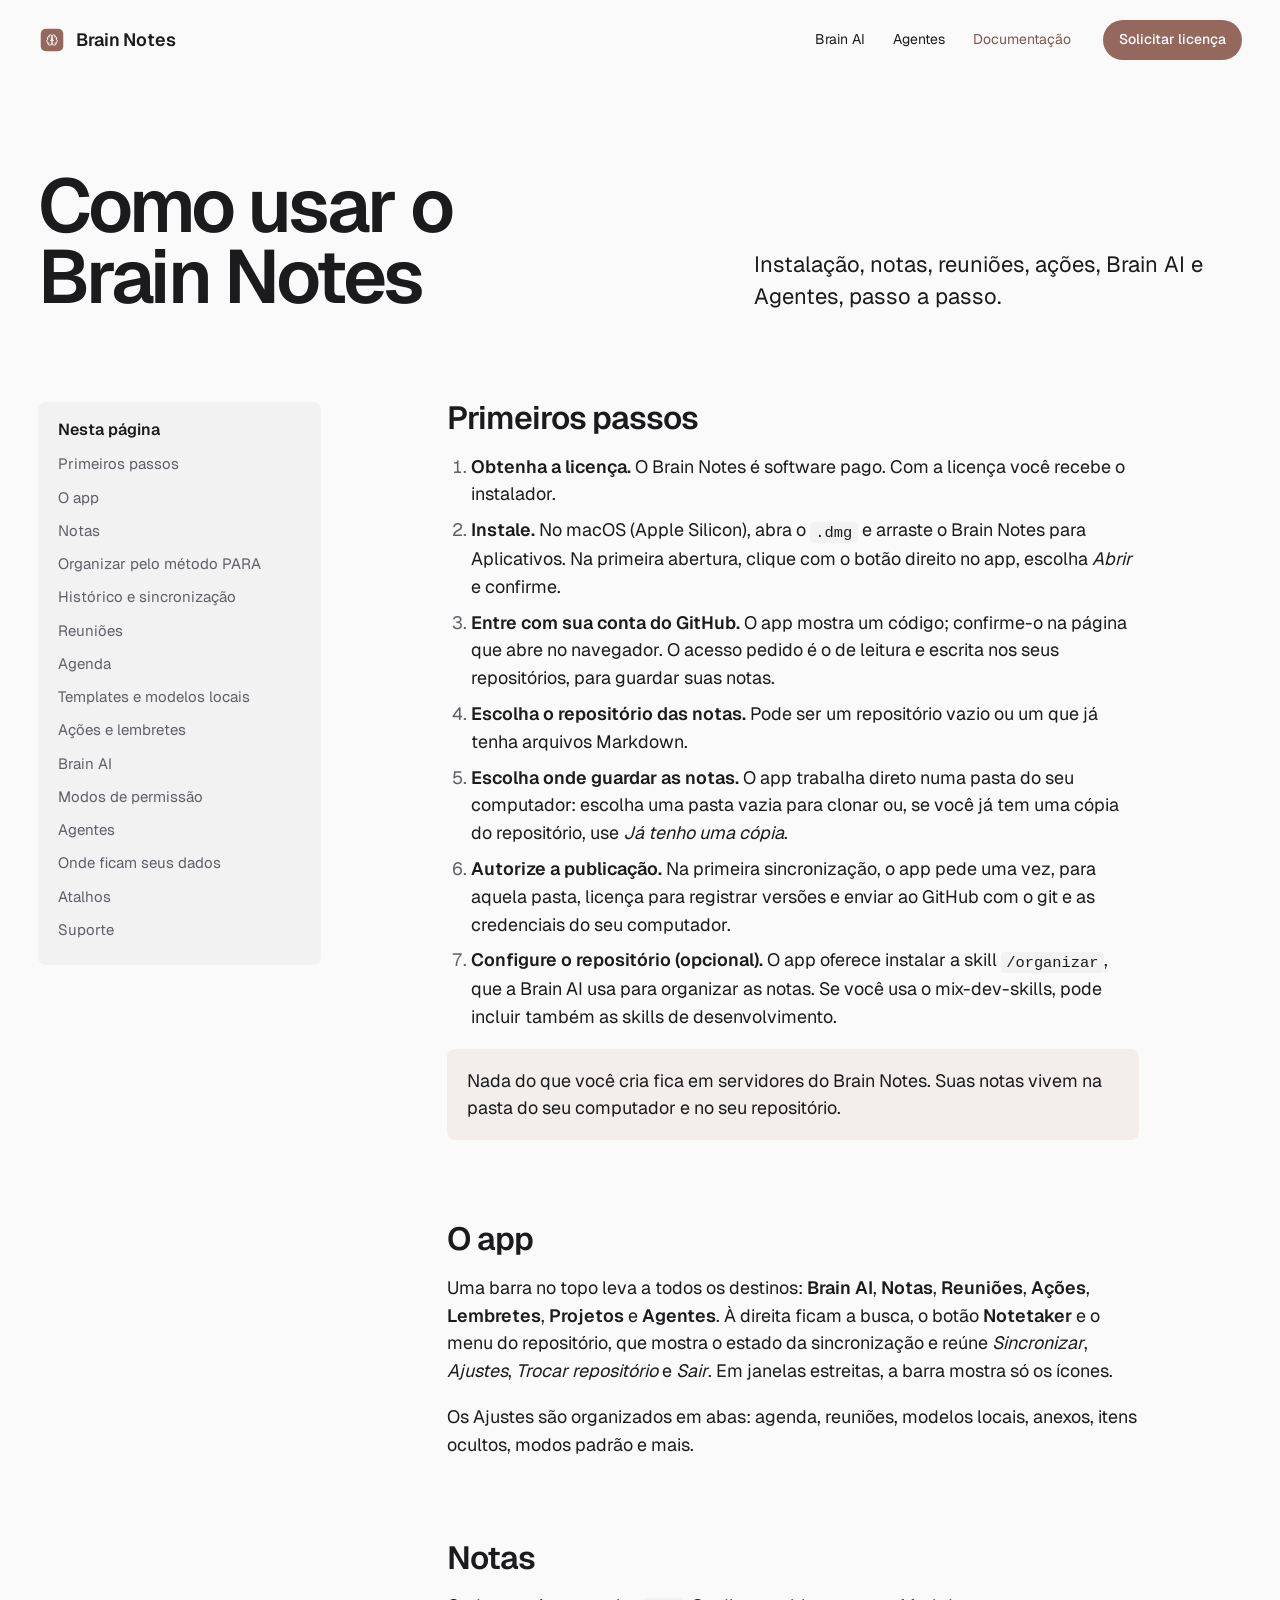
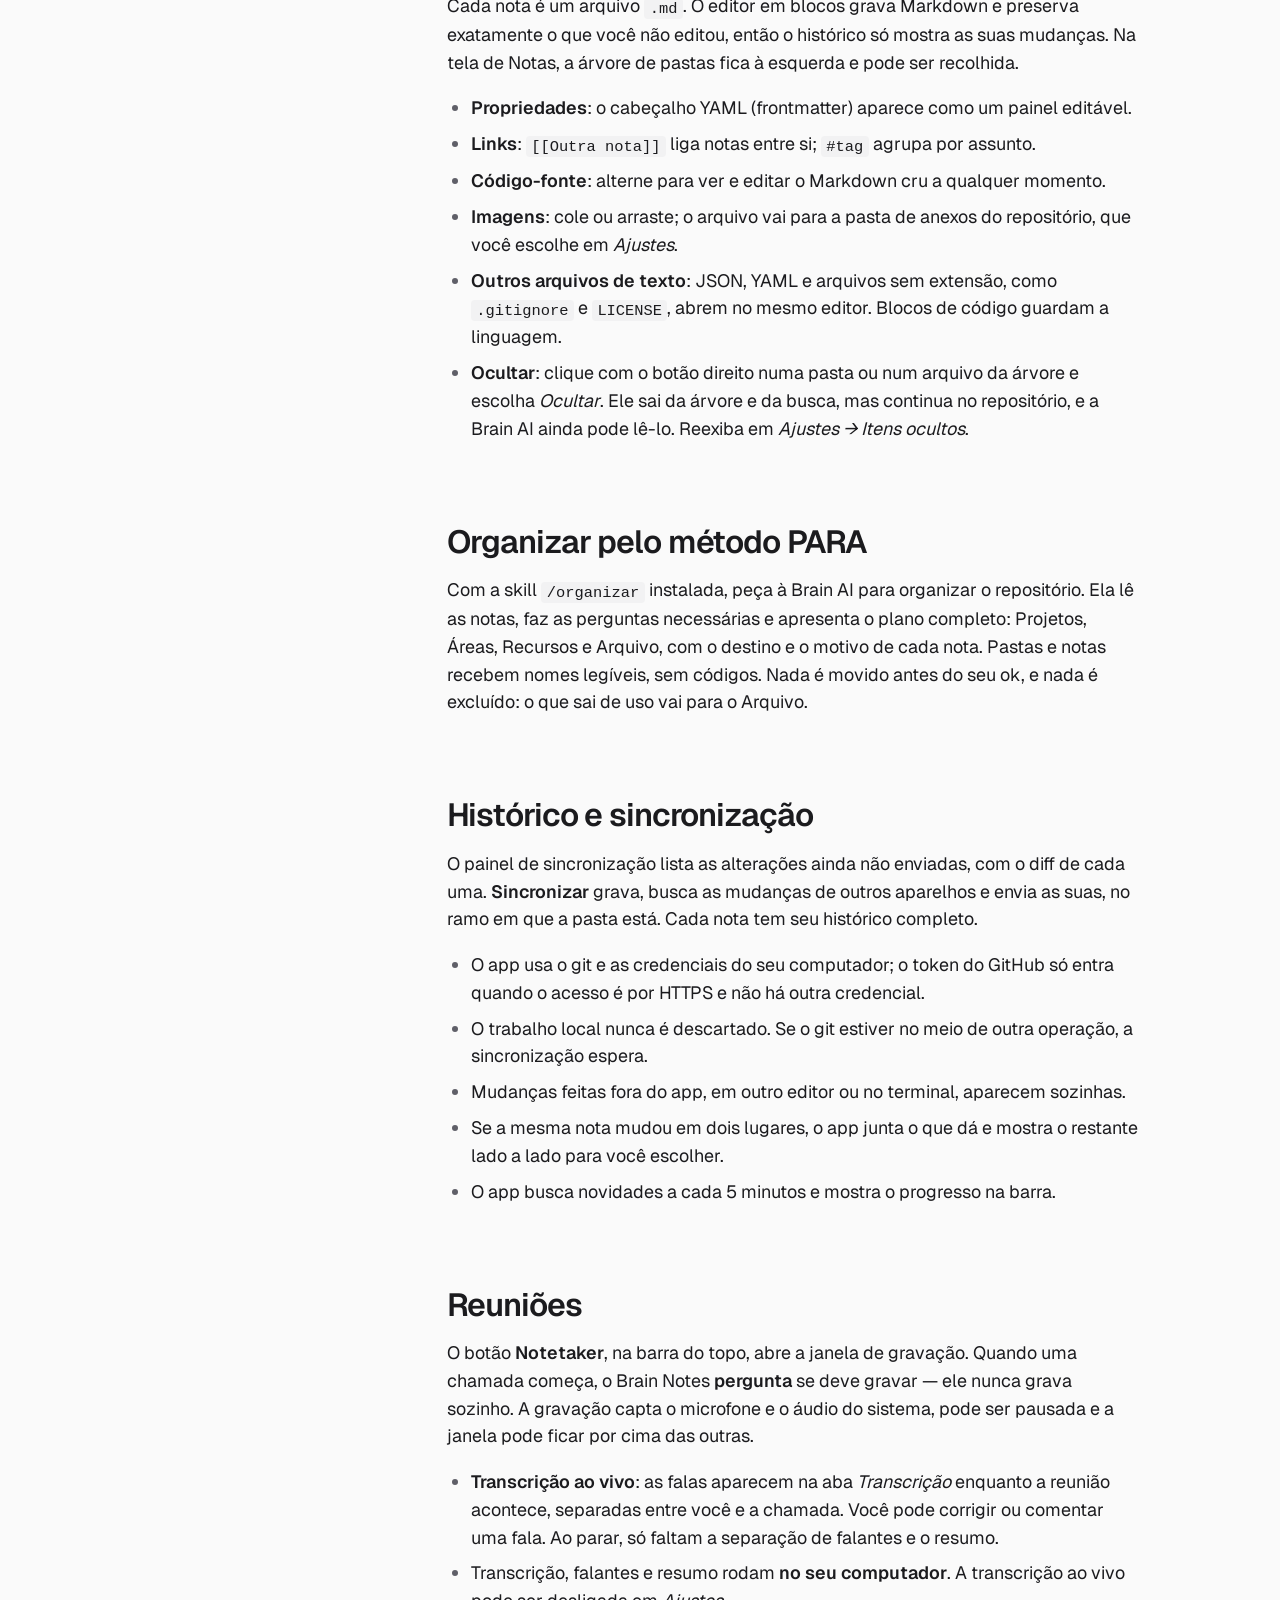
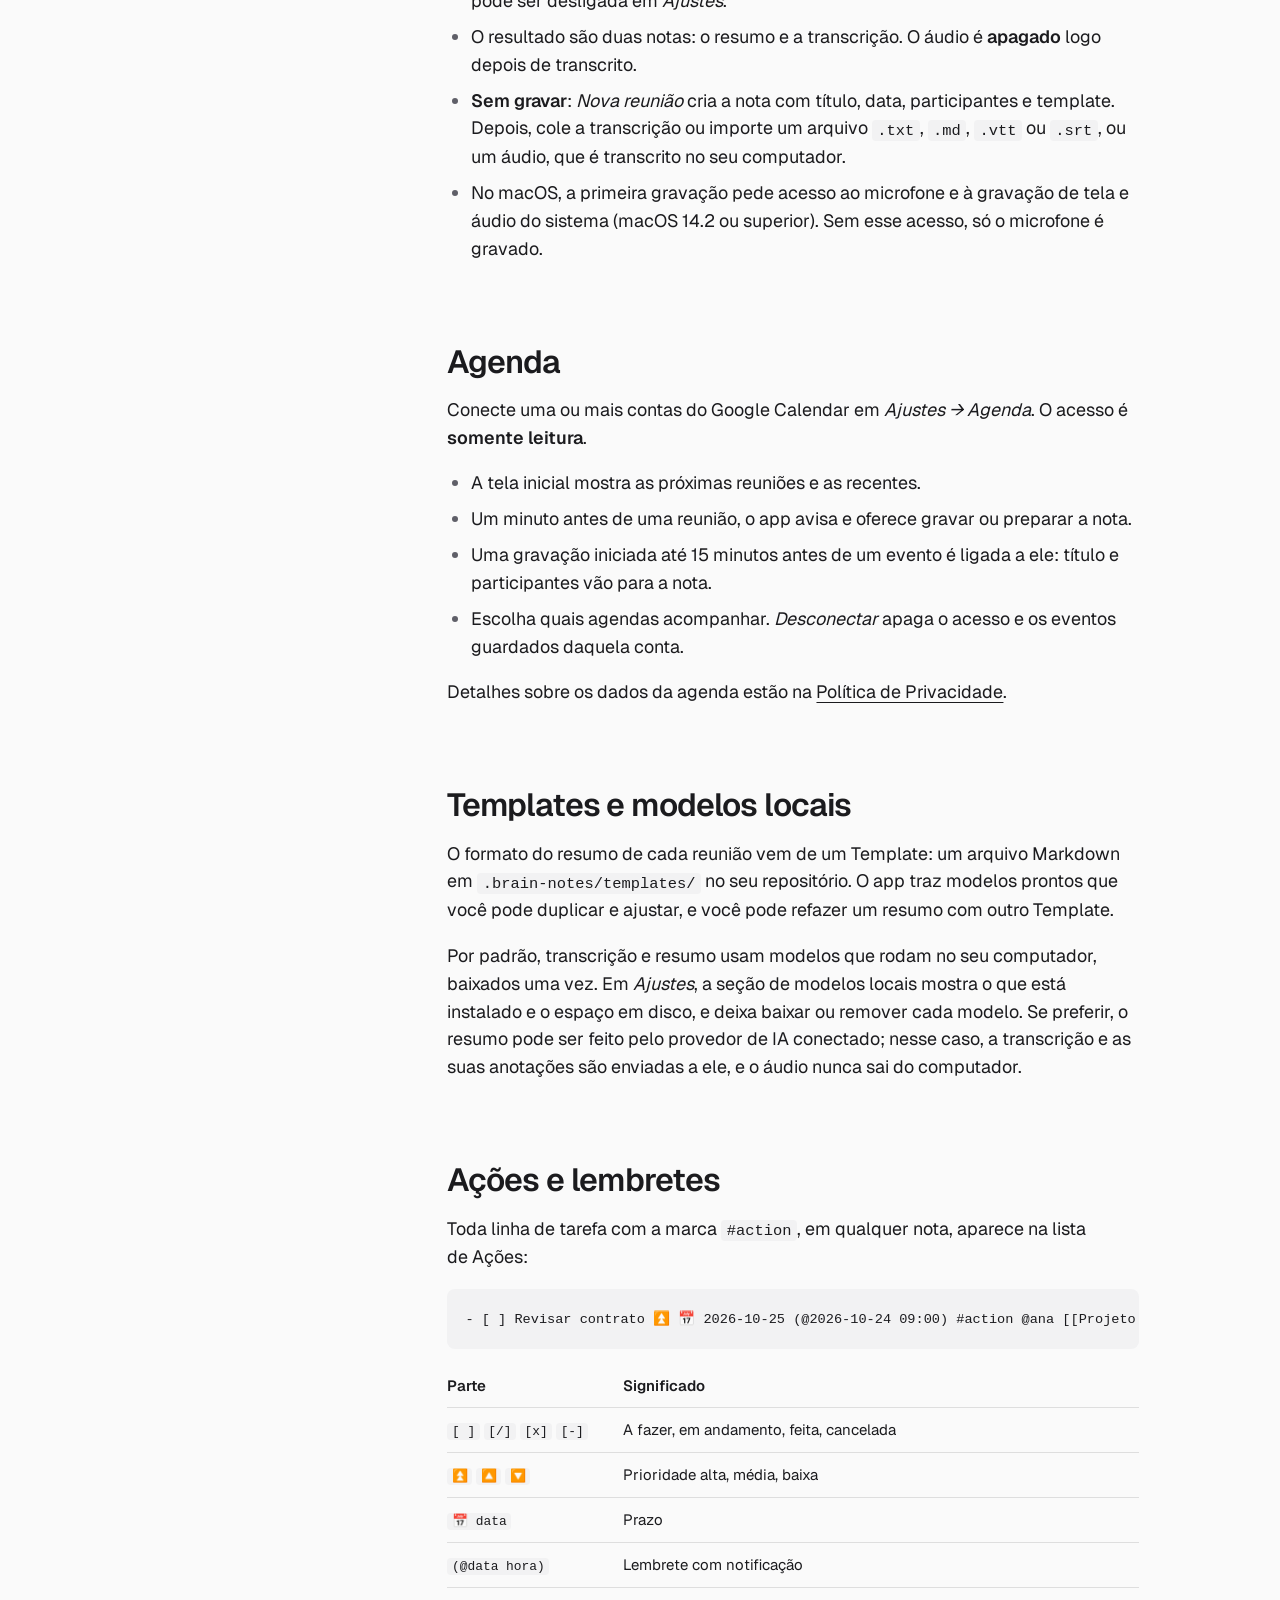
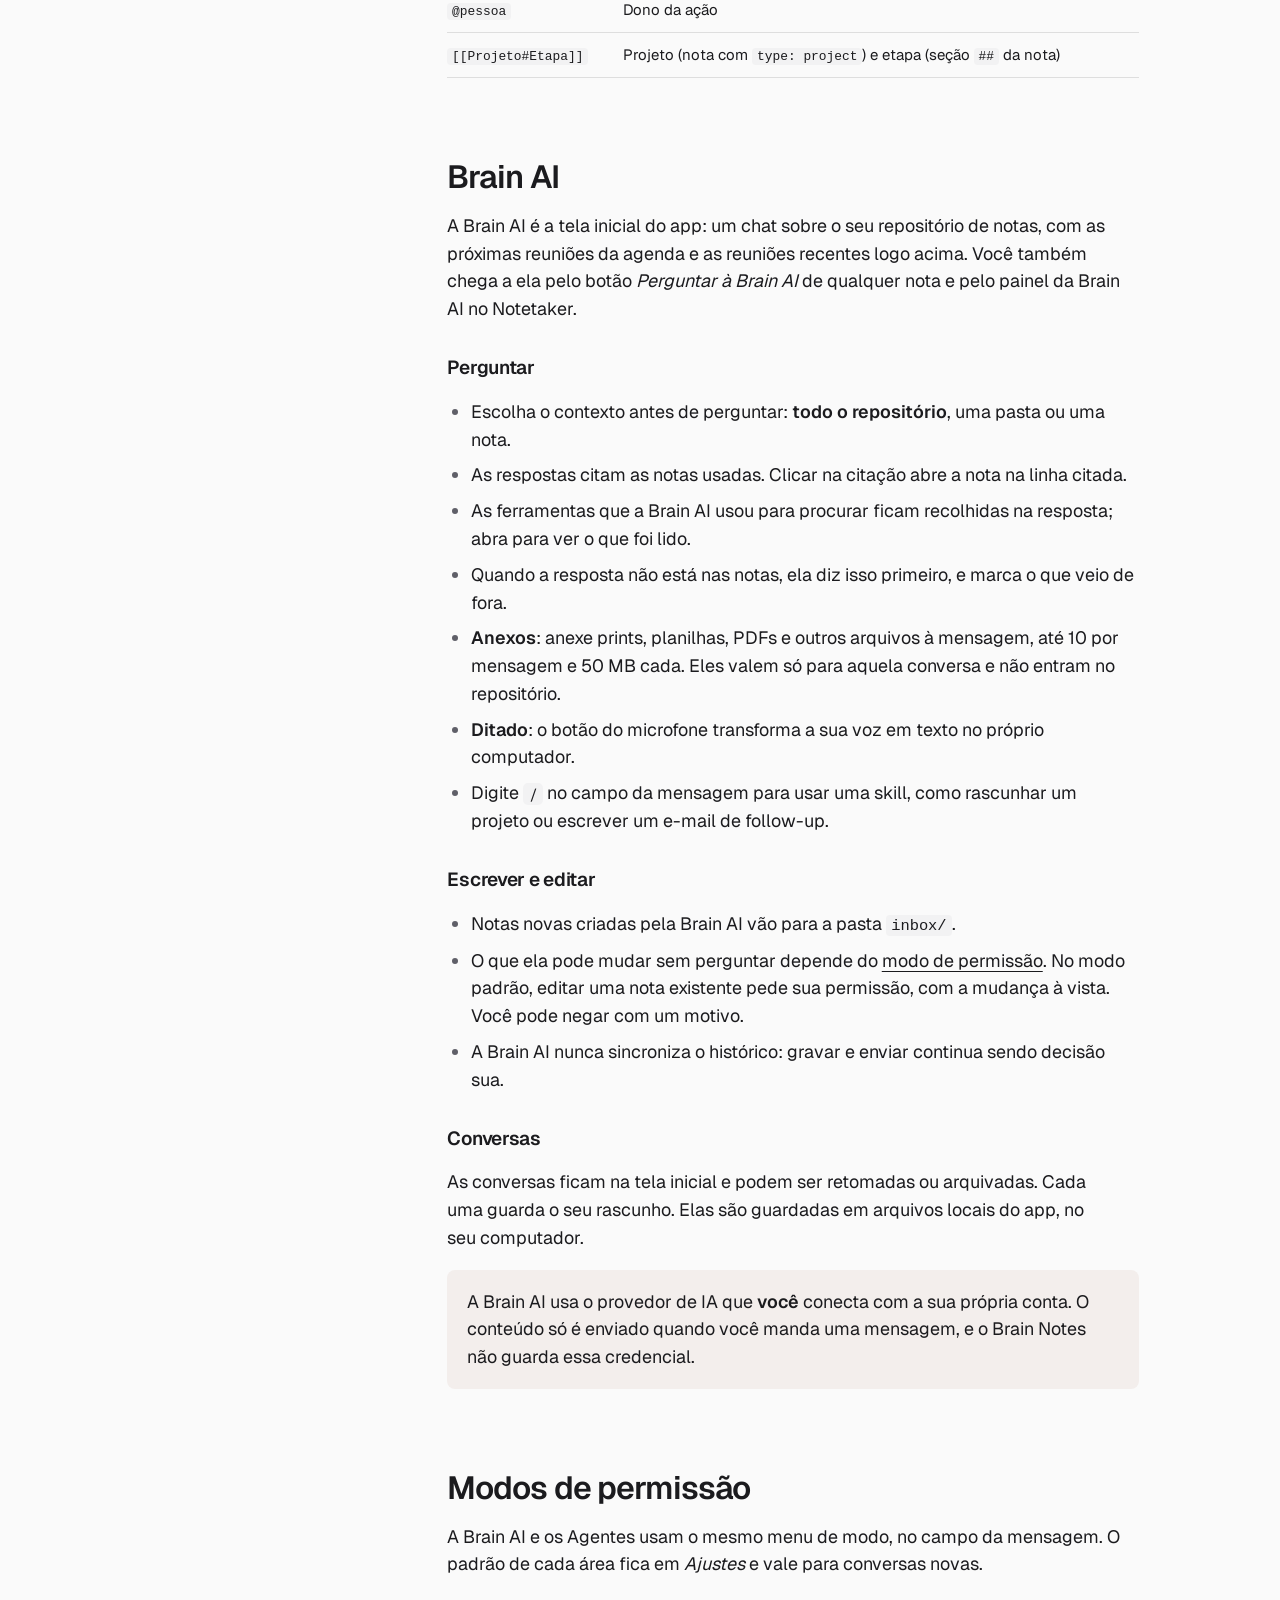
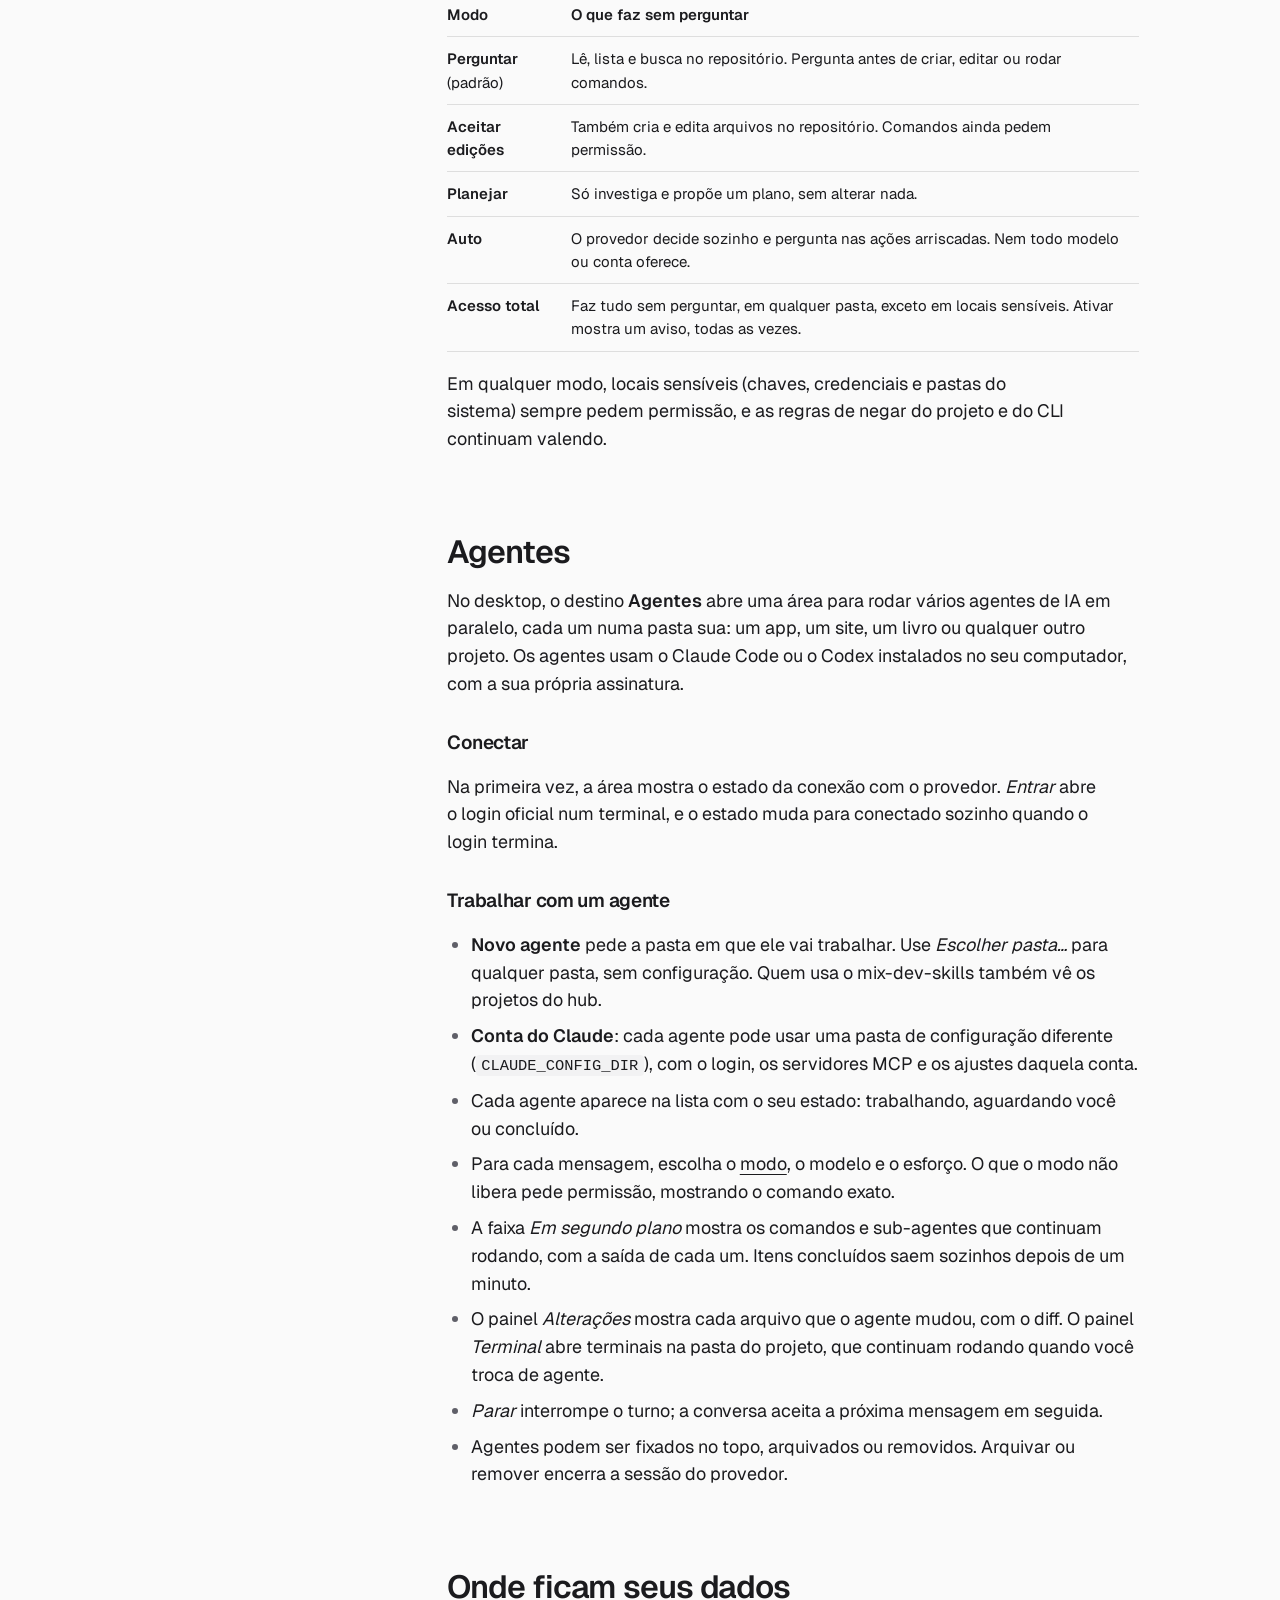
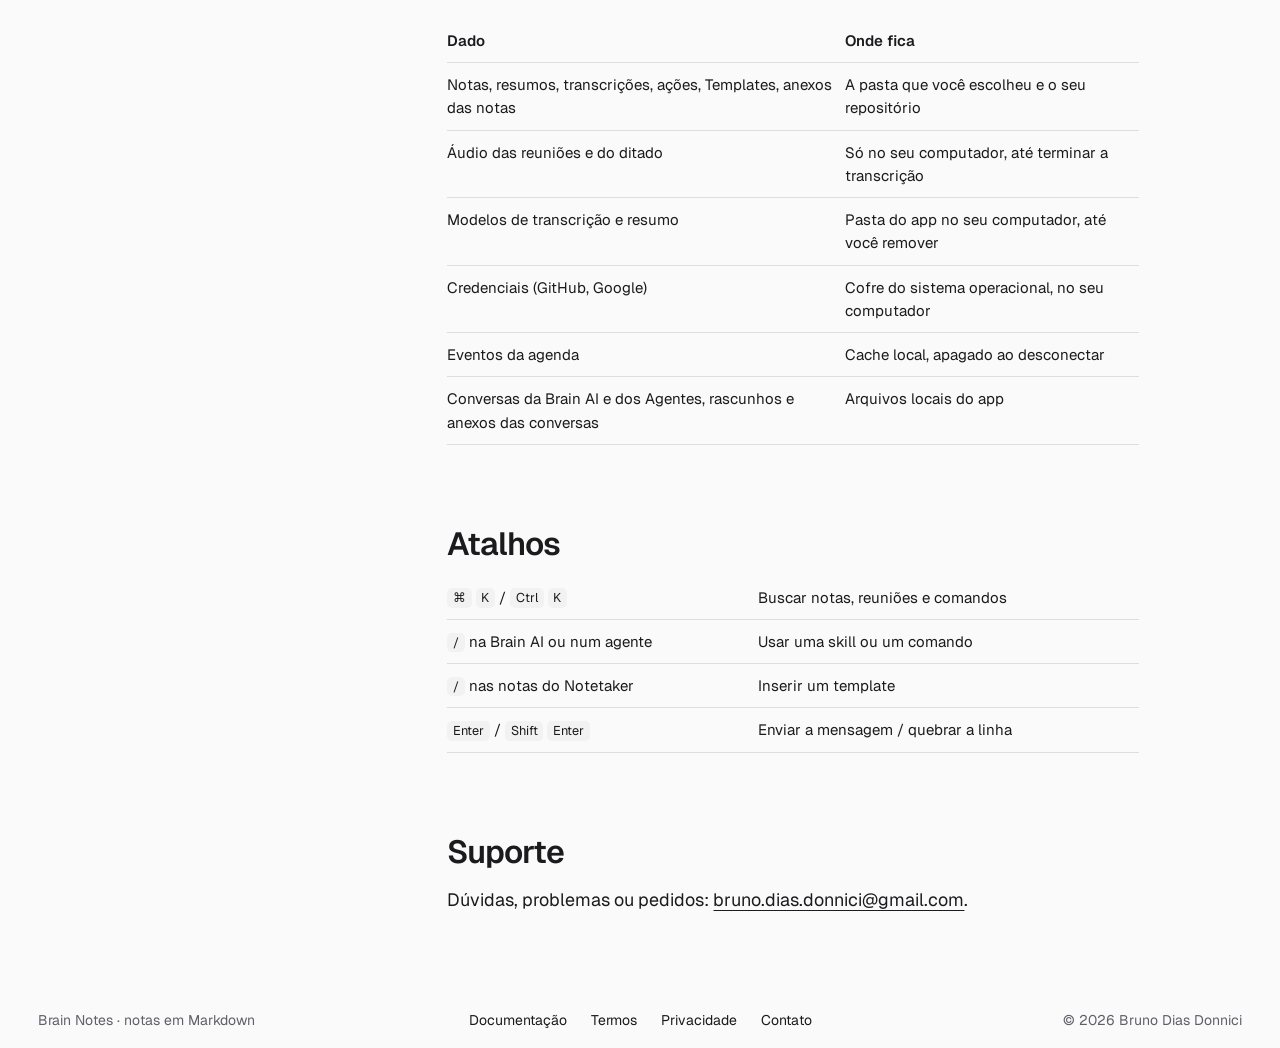
==== commit 00ffeb5b: "feat: update site for v0.7.0 (live transcript, permission modes, local folder) Home: app bar with ev" ====
--- a/docs.html
+++ b/docs.html
@@ -4,7 +4,7 @@
     <meta charset="utf-8" />
     <meta name="viewport" content="width=device-width, initial-scale=1" />
     <title>Documentação Brain Notes</title>
-    <meta name="description" content="Como instalar e usar o Brain Notes: notas, histórico, reuniões, agenda, ações, Brain AI e Agentes." />
+    <meta name="description" content="Como instalar e usar o Brain Notes: pasta local, notas, sincronização, reuniões com transcrição ao vivo, agenda, ações, Brain AI, modos de permissão e Agentes." />
     <link rel="icon" href="assets/icon.svg" type="image/svg+xml" />
     <link rel="apple-touch-icon" href="assets/apple-touch-icon.png" />
     <link rel="preconnect" href="https://fonts.googleapis.com" />
@@ -35,13 +35,16 @@
           <h2>Nesta página</h2>
           <ol>
             <li><a href="#primeiros-passos">Primeiros passos</a></li>
+            <li><a href="#app">O app</a></li>
             <li><a href="#notas">Notas</a></li>
+            <li><a href="#organizar">Organizar pelo método PARA</a></li>
             <li><a href="#historico">Histórico e sincronização</a></li>
             <li><a href="#reunioes">Reuniões</a></li>
             <li><a href="#agenda">Agenda</a></li>
-            <li><a href="#templates">Templates de resumo</a></li>
+            <li><a href="#templates">Templates e modelos locais</a></li>
             <li><a href="#acoes">Ações e lembretes</a></li>
             <li><a href="#brain-ai">Brain AI</a></li>
+            <li><a href="#modos">Modos de permissão</a></li>
             <li><a href="#agentes">Agentes</a></li>
             <li><a href="#dados">Onde ficam seus dados</a></li>
             <li><a href="#atalhos">Atalhos</a></li>
@@ -62,42 +65,89 @@
               acesso pedido é o de leitura e escrita nos seus repositórios, para guardar suas notas.
             </li>
             <li>
-              <strong>Escolha o repositório das notas.</strong> Pode ser um repositório vazio ou um que já tenha arquivos Markdown. O app
-              faz uma cópia local e funciona offline.
+              <strong>Escolha o repositório das notas.</strong> Pode ser um repositório vazio ou um que já tenha arquivos Markdown.
+            </li>
+            <li>
+              <strong>Escolha onde guardar as notas.</strong> O app trabalha direto numa pasta do seu computador: escolha uma pasta vazia
+              para clonar ou, se você já tem uma cópia do repositório, use <em>Já tenho uma cópia</em>.
+            </li>
+            <li>
+              <strong>Autorize a publicação.</strong> Na primeira sincronização, o app pede uma vez, para aquela pasta, licença para
+              registrar versões e enviar ao GitHub com o git e as credenciais do seu computador.
+            </li>
+            <li>
+              <strong>Configure o repositório (opcional).</strong> O app oferece instalar a skill <code>/organizar</code>, que a Brain AI
+              usa para organizar as notas. Se você usa o mix-dev-skills, pode incluir também as skills de desenvolvimento.
             </li>
           </ol>
-          <div class="note"><p>Nada do que você cria fica em servidores do Brain Notes. Suas notas vivem no seu repositório e na cópia local do seu computador.</p></div>
+          <div class="note"><p>Nada do que você cria fica em servidores do Brain Notes. Suas notas vivem na pasta do seu computador e no seu repositório.</p></div>
+
+          <h2 id="app">O app</h2>
+          <p>
+            Uma barra no topo leva a todos os destinos: <strong>Brain AI</strong>, <strong>Notas</strong>, <strong>Reuniões</strong>,
+            <strong>Ações</strong>, <strong>Lembretes</strong>, <strong>Projetos</strong> e <strong>Agentes</strong>. À direita ficam a
+            busca, o botão <strong>Notetaker</strong> e o menu do repositório, que mostra o estado da sincronização e reúne
+            <em>Sincronizar</em>, <em>Ajustes</em>, <em>Trocar repositório</em> e <em>Sair</em>. Em janelas estreitas, a barra mostra só os
+            ícones.
+          </p>
+          <p>Os Ajustes são organizados em abas: agenda, reuniões, modelos locais, anexos, itens ocultos, modos padrão e mais.</p>
 
           <h2 id="notas">Notas</h2>
           <p>
             Cada nota é um arquivo <code>.md</code>. O editor em blocos grava Markdown e preserva exatamente o que você não editou, então o
-            histórico só mostra as suas mudanças.
+            histórico só mostra as suas mudanças. Na tela de Notas, a árvore de pastas fica à esquerda e pode ser recolhida.
           </p>
           <ul>
             <li><strong>Propriedades</strong>: o cabeçalho YAML (frontmatter) aparece como um painel editável.</li>
             <li><strong>Links</strong>: <code>[[Outra nota]]</code> liga notas entre si; <code>#tag</code> agrupa por assunto.</li>
             <li><strong>Código-fonte</strong>: alterne para ver e editar o Markdown cru a qualquer momento.</li>
-            <li><strong>Imagens</strong>: cole ou arraste; o arquivo vai para o repositório junto da nota.</li>
-          </ul>
+            <li><strong>Imagens</strong>: cole ou arraste; o arquivo vai para a pasta de anexos do repositório, que você escolhe em <em>Ajustes</em>.</li>
+            <li><strong>Outros arquivos de texto</strong>: JSON, YAML e arquivos sem extensão, como <code>.gitignore</code> e <code>LICENSE</code>, abrem no mesmo editor. Blocos de código guardam a linguagem.</li>
+            <li>
+              <strong>Ocultar</strong>: clique com o botão direito numa pasta ou num arquivo da árvore e escolha <em>Ocultar</em>. Ele sai da
+              árvore e da busca, mas continua no repositório, e a Brain AI ainda pode lê-lo. Reexiba em <em>Ajustes → Itens ocultos</em>.
+            </li>
+          </ul>
+
+          <h2 id="organizar">Organizar pelo método PARA</h2>
+          <p>
+            Com a skill <code>/organizar</code> instalada, peça à Brain AI para organizar o repositório. Ela lê as notas, faz as perguntas
+            necessárias e apresenta o plano completo: Projetos, Áreas, Recursos e Arquivo, com o destino e o motivo de cada nota. Pastas e
+            notas recebem nomes legíveis, sem códigos. Nada é movido antes do seu ok, e nada é excluído: o que sai de uso vai para o
+            Arquivo.
+          </p>
 
           <h2 id="historico">Histórico e sincronização</h2>
           <p>
-            O painel de versões lista as alterações ainda não sincronizadas, com o diff de cada uma. <strong>Sincronizar</strong> grava,
-            busca as mudanças de outros aparelhos e envia as suas. Cada nota tem seu histórico completo.
-          </p>
-          <p>
-            Se a mesma nota mudou em dois lugares, o app junta o que dá automaticamente e mostra o restante lado a lado para você escolher.
-          </p>
+            O painel de sincronização lista as alterações ainda não enviadas, com o diff de cada uma. <strong>Sincronizar</strong> grava,
+            busca as mudanças de outros aparelhos e envia as suas, no ramo em que a pasta está. Cada nota tem seu histórico completo.
+          </p>
+          <ul>
+            <li>O app usa o git e as credenciais do seu computador; o token do GitHub só entra quando o acesso é por HTTPS e não há outra credencial.</li>
+            <li>O trabalho local nunca é descartado. Se o git estiver no meio de outra operação, a sincronização espera.</li>
+            <li>Mudanças feitas fora do app, em outro editor ou no terminal, aparecem sozinhas.</li>
+            <li>Se a mesma nota mudou em dois lugares, o app junta o que dá e mostra o restante lado a lado para você escolher.</li>
+            <li>O app busca novidades a cada 5 minutos e mostra o progresso na barra.</li>
+          </ul>
 
           <h2 id="reunioes">Reuniões</h2>
           <p>
             O botão <strong>Notetaker</strong>, na barra do topo, abre a janela de gravação. Quando uma chamada começa, o Brain Notes
-            <strong>pergunta</strong> se deve gravar — ele nunca grava sozinho. A gravação capta o microfone e o áudio do sistema e pode
-            ser pausada; enquanto ela roda, o mesmo botão traz a janela de volta.
-          </p>
-          <ul>
-            <li>Transcrição, separação de falantes e resumo rodam <strong>no seu computador</strong>. Os modelos são baixados uma vez.</li>
+            <strong>pergunta</strong> se deve gravar — ele nunca grava sozinho. A gravação capta o microfone e o áudio do sistema, pode ser
+            pausada e a janela pode ficar por cima das outras.
+          </p>
+          <ul>
+            <li>
+              <strong>Transcrição ao vivo</strong>: as falas aparecem na aba <em>Transcrição</em> enquanto a reunião acontece, separadas
+              entre você e a chamada. Você pode corrigir ou comentar uma fala. Ao parar, só faltam a separação de falantes e o resumo.
+            </li>
+            <li>Transcrição, falantes e resumo rodam <strong>no seu computador</strong>. A transcrição ao vivo pode ser desligada em <em>Ajustes</em>.</li>
             <li>O resultado são duas notas: o resumo e a transcrição. O áudio é <strong>apagado</strong> logo depois de transcrito.</li>
+            <li>
+              <strong>Sem gravar</strong>: <em>Nova reunião</em> cria a nota com título, data, participantes e template. Depois, cole a
+              transcrição ou importe um arquivo <code>.txt</code>, <code>.md</code>, <code>.vtt</code> ou <code>.srt</code>, ou um áudio, que
+              é transcrito no seu computador.
+            </li>
             <li>No macOS, a primeira gravação pede acesso ao microfone e à gravação de tela e áudio do sistema (macOS 14.2 ou superior). Sem esse acesso, só o microfone é gravado.</li>
           </ul>
 
@@ -111,11 +161,16 @@
           </ul>
           <p>Detalhes sobre os dados da agenda estão na <a href="privacy.html#google">Política de Privacidade</a>.</p>
 
-          <h2 id="templates">Templates de resumo</h2>
+          <h2 id="templates">Templates e modelos locais</h2>
           <p>
             O formato do resumo de cada reunião vem de um Template: um arquivo Markdown em <code>.brain-notes/templates/</code> no seu
-            repositório. O app traz modelos prontos que você pode duplicar e ajustar. Por padrão o resumo é feito localmente; você pode
-            optar por usar o provedor de IA conectado.
+            repositório. O app traz modelos prontos que você pode duplicar e ajustar, e você pode refazer um resumo com outro Template.
+          </p>
+          <p>
+            Por padrão, transcrição e resumo usam modelos que rodam no seu computador, baixados uma vez. Em <em>Ajustes</em>, a seção de
+            modelos locais mostra o que está instalado e o espaço em disco, e deixa baixar ou remover cada modelo. Se preferir, o resumo
+            pode ser feito pelo provedor de IA conectado; nesse caso, a transcrição e as suas anotações são enviadas a ele, e o áudio nunca
+            sai do computador.
           </p>
 
           <h2 id="acoes">Ações e lembretes</h2>
@@ -136,7 +191,8 @@
           <h2 id="brain-ai">Brain AI</h2>
           <p>
             A Brain AI é a tela inicial do app: um chat sobre o seu repositório de notas, com as próximas reuniões da agenda e as
-            reuniões recentes logo acima. Você também chega a ela pelo botão <em>Perguntar à Brain AI</em> de qualquer nota.
+            reuniões recentes logo acima. Você também chega a ela pelo botão <em>Perguntar à Brain AI</em> de qualquer nota e pelo painel
+            da Brain AI no Notetaker.
           </p>
           <h3>Perguntar</h3>
           <ul>
@@ -144,25 +200,48 @@
             <li>As respostas citam as notas usadas. Clicar na citação abre a nota na linha citada.</li>
             <li>As ferramentas que a Brain AI usou para procurar ficam recolhidas na resposta; abra para ver o que foi lido.</li>
             <li>Quando a resposta não está nas notas, ela diz isso primeiro, e marca o que veio de fora.</li>
+            <li><strong>Anexos</strong>: anexe prints, planilhas, PDFs e outros arquivos à mensagem, até 10 por mensagem e 50 MB cada. Eles valem só para aquela conversa e não entram no repositório.</li>
+            <li><strong>Ditado</strong>: o botão do microfone transforma a sua voz em texto no próprio computador.</li>
             <li>Digite <kbd>/</kbd> no campo da mensagem para usar uma skill, como rascunhar um projeto ou escrever um e-mail de follow-up.</li>
           </ul>
           <h3>Escrever e editar</h3>
           <ul>
             <li>Notas novas criadas pela Brain AI vão para a pasta <code>inbox/</code>.</li>
-            <li>Editar uma nota existente sempre pede sua permissão, com a mudança à vista. Você pode negar com um motivo.</li>
+            <li>O que ela pode mudar sem perguntar depende do <a href="#modos">modo de permissão</a>. No modo padrão, editar uma nota existente pede sua permissão, com a mudança à vista. Você pode negar com um motivo.</li>
             <li>A Brain AI nunca sincroniza o histórico: gravar e enviar continua sendo decisão sua.</li>
           </ul>
           <h3>Conversas</h3>
           <p>
-            As conversas ficam na tela inicial e podem ser retomadas ou arquivadas. Elas são guardadas em arquivos locais do app, no seu
-            computador.
+            As conversas ficam na tela inicial e podem ser retomadas ou arquivadas. Cada uma guarda o seu rascunho. Elas são guardadas em
+            arquivos locais do app, no seu computador.
           </p>
           <div class="note"><p>A Brain AI usa o provedor de IA que <strong>você</strong> conecta com a sua própria conta. O conteúdo só é enviado quando você manda uma mensagem, e o Brain Notes não guarda essa credencial.</p></div>
 
+          <h2 id="modos">Modos de permissão</h2>
+          <p>
+            A Brain AI e os Agentes usam o mesmo menu de modo, no campo da mensagem. O padrão de cada área fica em <em>Ajustes</em> e vale
+            para conversas novas.
+          </p>
+          <table>
+            <thead><tr><th>Modo</th><th>O que faz sem perguntar</th></tr></thead>
+            <tbody>
+              <tr><td><strong>Perguntar</strong> (padrão)</td><td>Lê, lista e busca no repositório. Pergunta antes de criar, editar ou rodar comandos.</td></tr>
+              <tr><td><strong>Aceitar edições</strong></td><td>Também cria e edita arquivos no repositório. Comandos ainda pedem permissão.</td></tr>
+              <tr><td><strong>Planejar</strong></td><td>Só investiga e propõe um plano, sem alterar nada.</td></tr>
+              <tr><td><strong>Auto</strong></td><td>O provedor decide sozinho e pergunta nas ações arriscadas. Nem todo modelo ou conta oferece.</td></tr>
+              <tr><td><strong>Acesso total</strong></td><td>Faz tudo sem perguntar, em qualquer pasta, exceto em locais sensíveis. Ativar mostra um aviso, todas as vezes.</td></tr>
+            </tbody>
+          </table>
+          <p>
+            Em qualquer modo, locais sensíveis (chaves, credenciais e pastas do sistema) sempre pedem permissão, e as regras de negar do
+            projeto e do CLI continuam valendo.
+          </p>
+
           <h2 id="agentes">Agentes</h2>
           <p>
-            No desktop, o botão <strong>Agentes</strong> da barra do topo abre uma área para rodar vários agentes de IA em paralelo, cada
-            um num projeto seu. Os agentes usam a conta do provedor de IA que você já tem, conectada no seu próprio computador.
+            No desktop, o destino <strong>Agentes</strong> abre uma área para rodar vários agentes de IA em paralelo, cada um numa pasta sua:
+            um app, um site, um livro ou qualquer outro projeto. Os agentes usam o Claude Code ou o Codex instalados no seu computador, com a
+            sua própria assinatura.
           </p>
           <h3>Conectar</h3>
           <p>
@@ -171,36 +250,35 @@
           </p>
           <h3>Trabalhar com um agente</h3>
           <ul>
-            <li><strong>Novo agente</strong> pede o projeto em que ele vai trabalhar. Cada agente aparece na lista com o seu estado: trabalhando, aguardando você ou concluído.</li>
-            <li>Para cada mensagem, escolha o modo (<em>Perguntar</em>, <em>Planejar</em> ou <em>Editar</em>), o modelo e o esforço.</li>
-            <li>Comandos e alterações pedem permissão por ferramenta, mostrando o comando exato. Você pode permitir uma vez, permitir sempre naquela conversa ou negar com um motivo.</li>
+            <li><strong>Novo agente</strong> pede a pasta em que ele vai trabalhar. Use <em>Escolher pasta…</em> para qualquer pasta, sem configuração. Quem usa o mix-dev-skills também vê os projetos do hub.</li>
+            <li><strong>Conta do Claude</strong>: cada agente pode usar uma pasta de configuração diferente (<code>CLAUDE_CONFIG_DIR</code>), com o login, os servidores MCP e os ajustes daquela conta.</li>
+            <li>Cada agente aparece na lista com o seu estado: trabalhando, aguardando você ou concluído.</li>
+            <li>Para cada mensagem, escolha o <a href="#modos">modo</a>, o modelo e o esforço. O que o modo não libera pede permissão, mostrando o comando exato.</li>
+            <li>A faixa <em>Em segundo plano</em> mostra os comandos e sub-agentes que continuam rodando, com a saída de cada um. Itens concluídos saem sozinhos depois de um minuto.</li>
             <li>O painel <em>Alterações</em> mostra cada arquivo que o agente mudou, com o diff. O painel <em>Terminal</em> abre terminais na pasta do projeto, que continuam rodando quando você troca de agente.</li>
             <li><em>Parar</em> interrompe o turno; a conversa aceita a próxima mensagem em seguida.</li>
-            <li>Agentes podem ser fixados no topo da lista ou arquivados.</li>
-          </ul>
-          <h3>Passos do fluxo</h3>
-          <p>
-            Para projetos organizados em especificações, o menu <em>Passos do fluxo</em> insere o comando de cada etapa (Specify, Clarify,
-            Plan, Tasks, Analyze e Implement), já apontando para a especificação escolhida, e o cabeçalho da conversa mostra a etapa atual.
-          </p>
+            <li>Agentes podem ser fixados no topo, arquivados ou removidos. Arquivar ou remover encerra a sessão do provedor.</li>
+          </ul>
 
           <h2 id="dados">Onde ficam seus dados</h2>
           <table>
             <thead><tr><th>Dado</th><th>Onde fica</th></tr></thead>
             <tbody>
-              <tr><td>Notas, resumos, transcrições, ações, Templates</td><td>Seu repositório e a cópia local</td></tr>
-              <tr><td>Áudio das reuniões</td><td>Só no seu computador, até terminar a transcrição</td></tr>
+              <tr><td>Notas, resumos, transcrições, ações, Templates, anexos das notas</td><td>A pasta que você escolheu e o seu repositório</td></tr>
+              <tr><td>Áudio das reuniões e do ditado</td><td>Só no seu computador, até terminar a transcrição</td></tr>
+              <tr><td>Modelos de transcrição e resumo</td><td>Pasta do app no seu computador, até você remover</td></tr>
               <tr><td>Credenciais (GitHub, Google)</td><td>Cofre do sistema operacional, no seu computador</td></tr>
               <tr><td>Eventos da agenda</td><td>Cache local, apagado ao desconectar</td></tr>
-              <tr><td>Conversas da Brain AI e dos Agentes</td><td>Arquivos locais do app</td></tr>
+              <tr><td>Conversas da Brain AI e dos Agentes, rascunhos e anexos das conversas</td><td>Arquivos locais do app</td></tr>
             </tbody>
           </table>
 
           <h2 id="atalhos">Atalhos</h2>
           <table>
             <tbody>
-              <tr><td><kbd>⌘</kbd> <kbd>K</kbd> / <kbd>Ctrl</kbd> <kbd>K</kbd></td><td>Buscar notas e comandos</td></tr>
+              <tr><td><kbd>⌘</kbd> <kbd>K</kbd> / <kbd>Ctrl</kbd> <kbd>K</kbd></td><td>Buscar notas, reuniões e comandos</td></tr>
               <tr><td><kbd>/</kbd> na Brain AI ou num agente</td><td>Usar uma skill ou um comando</td></tr>
+              <tr><td><kbd>/</kbd> nas notas do Notetaker</td><td>Inserir um template</td></tr>
               <tr><td><kbd>Enter</kbd> / <kbd>Shift</kbd> <kbd>Enter</kbd></td><td>Enviar a mensagem / quebrar a linha</td></tr>
             </tbody>
           </table>
--- a/assets/site.css
+++ b/assets/site.css
@@ -7,6 +7,7 @@
   --muted: #5f5f68;
   --accent: #94685d;
   --accent-deep: #7d564c;
+  --accent-text: #7d564c;
   --on-accent: #ffffff;
   --field-1: #f3eeec;
   --field-2: #e7dbd6;
@@ -34,6 +35,7 @@
   --step-small: 0.875rem;
   --step-body: clamp(1rem, 0.96rem + 0.2vw, 1.125rem);
   --step-lead: clamp(1.125rem, 1.02rem + 0.5vw, 1.375rem);
+  --step-sub: clamp(1.5rem, 1.2rem + 0.9vw, 2rem);
   --step-head: clamp(2rem, 1.35rem + 2.6vw, 3.5rem);
   --step-display: clamp(2.75rem, 1.4rem + 5.6vw, 6.5rem);
 
@@ -52,6 +54,7 @@
     --muted: #a6a6ae;
     --accent: #94685d;
     --accent-deep: #7d564c;
+    --accent-text: #d4a99c;
     --field-1: #1f1b1a;
     --field-2: #2c2422;
     --field-3: #46362f;
@@ -76,6 +79,7 @@
   --muted: #a6a6ae;
   --accent: #94685d;
   --accent-deep: #7d564c;
+  --accent-text: #d4a99c;
   --field-1: #1f1b1a;
   --field-2: #2c2422;
   --field-3: #46362f;
@@ -154,7 +158,7 @@
 }
 .button:hover { background: var(--accent-deep); }
 .button:active { transform: scale(0.97); }
-.button--small { min-height: 40px; padding: 0 16px; font-size: 0.9375rem; }
+.button--small { min-height: 40px; padding: 0 16px; font-size: var(--step-small); }
 
 /* Bar */
 .bar {
@@ -162,13 +166,13 @@
   align-items: center;
   gap: 32px;
   height: 80px;
-  font-size: 0.9375rem;
-}
-.wordmark { white-space: nowrap; display: inline-flex; align-items: center; gap: 10px; font-weight: 600; font-size: 1.0625rem; letter-spacing: -0.01em; text-decoration: none; }
+  font-size: var(--step-small);
+}
+.wordmark { white-space: nowrap; display: inline-flex; align-items: center; gap: 10px; font-weight: 600; font-size: var(--step-body); letter-spacing: -0.01em; text-decoration: none; }
 .wordmark img { border-radius: 7px; }
 .bar nav { display: flex; gap: 28px; margin-left: auto; }
 .bar nav a { text-decoration: none; transition: color 160ms var(--ease); }
-.bar nav a:hover, .bar nav a[aria-current='page'] { color: var(--accent); }
+.bar nav a:hover, .bar nav a[aria-current='page'] { color: var(--accent-text); }
 
 /* Hero */
 .hero { padding-top: clamp(48px, 7vw, 104px); }
@@ -256,7 +260,7 @@
 .w-seg span[aria-selected='true'] { background: var(--w-card); color: var(--ink); box-shadow: 0 1px 2px rgb(0 0 0 / 0.08); } /* taste-skill-ignore: app fragment */
 .w-kbd { margin-left: auto; padding: 1px 6px; border: 1px solid var(--w-line); border-radius: 5px; font-size: 12px; color: var(--w-muted); } /* taste-skill-ignore: app fragment */
 .w-tick { margin-left: auto; color: var(--accent); }
-.w-cite { color: var(--accent); text-decoration: underline; text-underline-offset: 2px; }
+.w-cite { color: var(--accent-text); text-decoration: underline; text-underline-offset: 2px; }
 .w-icon { display: inline-grid; place-items: center; width: 28px; height: 28px; border-radius: 6px; }
 .w-icon:hover { background: var(--w-hover); }
 .w-diff {
@@ -293,9 +297,10 @@
   padding: 0 10px 0 16px;
   background: var(--w-side);
 }
-.w-lights { display: flex; gap: 8px; }
+.w-lights { display: flex; gap: 8px; margin-right: 18px; }
 .w-lights i { width: 12px; height: 12px; border-radius: 50%; background: #dcdce0; }
-.w-modes { display: flex; gap: 2px; margin-left: auto; }
+.w-logo { border-radius: 5px; margin-right: 12px; }
+.w-modes { display: flex; gap: 2px; }
 .w-modes button {
   display: inline-flex;
   align-items: center;
@@ -308,7 +313,30 @@
 }
 .w-modes button:hover { background: var(--w-hover); }
 .w-modes button[aria-selected='true'] { background: var(--w-hover); font-weight: 500; }
-.w-body { display: grid; grid-template-columns: 236px 1fr; height: clamp(520px, 44vw, 640px); }
+.w-right { display: flex; align-items: center; gap: 8px; margin-left: auto; }
+.w-note i { width: 8px; height: 8px; border-radius: 50%; background: #d9483b; }
+.w-repo { position: relative; }
+.w-repo > button { cursor: pointer; transition: background 140ms var(--ease); }
+.w-repo > button:hover, .w-repo > button[aria-expanded='true'] { background: var(--w-hover); }
+.w-badge { display: inline-grid; place-items: center; min-width: 18px; height: 18px; padding: 0 5px; border-radius: 999px; background: var(--accent); color: #fff; font-size: 12px; font-weight: 500; }
+.w-menu {
+  position: absolute;
+  z-index: 3;
+  top: calc(100% + 6px);
+  right: 0;
+  width: 236px;
+  display: grid;
+  gap: 2px;
+  padding: 5px;
+  border: 1px solid var(--w-line); /* taste-skill-ignore: app fragment */
+  border-radius: 10px;
+  background: var(--w-card);
+  box-shadow: 0 10px 28px rgb(0 0 0 / 0.12); /* taste-skill-ignore: open menu */
+  animation: rise 160ms var(--ease) both;
+}
+.w-menu li { display: flex; align-items: center; gap: 9px; height: 34px; padding: 0 10px; border-radius: 6px; cursor: default; }
+.w-menu li:hover { background: var(--w-hover); }
+.w-body { display: grid; grid-template-columns: 1fr; height: clamp(520px, 44vw, 640px); }
 .w-side {
   display: flex;
   flex-direction: column;
@@ -362,18 +390,20 @@
 .b-suggest button:hover { border-color: var(--accent); background: var(--w-hover); }
 .b-suggest button:active { transform: scale(0.97); }
 .b-suggest button[aria-pressed='true'] { border-color: var(--accent); color: var(--accent); }
+.b-pane { flex: 1; display: flex; flex-direction: column; min-width: 0; overflow: hidden; }
 .b-input {
-  display: flex;
-  align-items: center;
-  gap: 10px;
-  height: 48px;
-  padding: 0 8px;
+  display: grid;
+  gap: 8px;
+  padding: 12px 10px 8px 12px;
   border: 1px solid var(--w-line); /* taste-skill-ignore: app fragment */
-  border-radius: 10px;
+  border-radius: 12px;
   background: var(--w-card);
 }
-.b-field { flex: 1; color: var(--w-muted); white-space: nowrap; overflow: hidden; text-overflow: ellipsis; }
-.w-send { display: grid; place-items: center; width: 32px; height: 32px; border-radius: 7px; background: var(--accent); color: #fff; }
+.b-field { color: var(--w-muted); white-space: nowrap; overflow: hidden; text-overflow: ellipsis; }
+.b-tools-row { display: flex; align-items: center; gap: 6px; }
+.b-tools-row .w-icon { color: var(--w-muted); }
+.b-tools-row .w-icon:first-of-type { margin-left: auto; }
+.w-send { display: grid; place-items: center; width: 32px; height: 32px; border-radius: 8px; background: var(--accent); color: #fff; }
 
 .b-chat { flex: 1; display: flex; flex-direction: column; min-height: 0; }
 .b-chat[hidden] { display: none; }
@@ -406,9 +436,26 @@
 .m-meta { display: flex; flex-wrap: wrap; align-items: center; gap: 16px; color: var(--w-muted); font-size: 13px; }
 .m-meta > span { display: inline-flex; align-items: center; gap: 6px; }
 .m-doc { padding: 6px clamp(20px, 5%, 56px) 24px; display: grid; gap: 8px; max-width: 760px; overflow: hidden; }
-.m-doc h3 { margin-top: 10px; font-size: 17px; letter-spacing: -0.01em; }
+.m-doc h3 { margin-top: 10px; font-size: 14px; }
 .m-doc ul:not(.m-tasks) { list-style: disc; padding-left: 20px; }
 .m-tasks li { display: flex; align-items: center; gap: 9px; flex-wrap: wrap; padding: 3px 0; }
+
+.n-tree li { gap: 6px; align-items: center; }
+.n-tree li.n-leaf { padding-left: 30px; }
+.n-tree .n-open { transform: rotate(90deg); }
+.n-doc { flex: 1; display: grid; align-content: start; gap: 10px; padding: 22px clamp(20px, 5%, 56px); min-width: 0; overflow: hidden; }
+.n-doc h3 { margin-top: 8px; font-size: 14px; }
+.n-path { font-size: 12px; }
+.n-img { display: flex; align-items: center; gap: 8px; height: 40px; padding: 0 12px; border-radius: 8px; background: var(--w-side); color: var(--w-muted); font-size: 13px; }
+
+.t-list { display: grid; padding: 0 clamp(14px, 4%, 48px); }
+.t-list li { display: flex; align-items: flex-start; gap: 12px; padding: 12px 8px; border-radius: 8px; }
+.t-list li:hover { background: var(--w-hover); }
+.t-list li > span:not(.w-tag) { display: grid; gap: 2px; flex: 1; min-width: 0; }
+.t-list small { color: var(--w-muted); font-size: 12px; }
+.t-list .w-box { margin-top: 2px; cursor: pointer; transition: background 140ms var(--ease), border-color 140ms var(--ease), transform 140ms var(--ease); }
+.t-list .w-box:active { transform: scale(0.88); }
+.t-list li.is-done > span:not(.w-tag) { color: var(--w-muted); text-decoration: line-through; }
 
 .w-main--split { flex-direction: row; }
 .a-list { width: 210px; flex: none; padding: 16px 10px; border-right: 1px solid var(--w-line); } /* taste-skill-ignore: app fragment */
@@ -434,7 +481,11 @@
   margin-top: var(--gap);
 }
 .story-text { grid-column: 1 / span 5; }
-.story-text h2 { padding-bottom: 8vh; }
+.story-text h2 { padding-bottom: 40px; }
+.story-photo { margin-bottom: 10vh; }
+.story-photo img, .features-photo img, .letter-photo img { width: 100%; height: auto; object-fit: cover; }
+.story-photo img { aspect-ratio: 16 / 10; object-position: center 78%; }
+figcaption { margin-top: 10px; color: var(--muted); font-size: var(--step-small); }
 .story-step {
   min-height: 62vh;
   max-width: 30ch;
@@ -473,6 +524,12 @@
 .panel:not([data-state='0']) [data-show='0'],
 .panel:not([data-state='1']) [data-show='1'],
 .panel:not([data-state='2']) [data-show='2'] { position: absolute; inset: 22px; opacity: 0; transform: translateY(10px); pointer-events: none; }
+.p-attach { display: flex; flex-wrap: wrap; gap: 6px; }
+.p-modes ul { display: grid; gap: 2px; padding: 6px; border: 1px solid var(--w-line); border-radius: 10px; background: var(--w-card); box-shadow: 0 8px 24px rgb(0 0 0 / 0.08); } /* taste-skill-ignore: open menu */ /* taste-skill-ignore: app fragment */
+.p-modes li { display: flex; align-items: center; gap: 10px; padding: 7px 10px; border-radius: 6px; }
+.p-modes li > span { display: grid; gap: 1px; }
+.p-modes small { color: var(--w-muted); font-size: 12px; }
+.p-modes li.is-on { background: var(--w-hover); }
 .p-menu ul { display: grid; gap: 2px; padding: 6px; border: 1px solid var(--w-line); border-radius: 10px; background: var(--w-card); box-shadow: 0 8px 24px rgb(0 0 0 / 0.08); } /* taste-skill-ignore: open menu */ /* taste-skill-ignore: app fragment */
 .p-menu li, .pf-menu li { display: flex; align-items: center; gap: 9px; height: 36px; padding: 0 10px; border-radius: 6px; }
 .p-menu li.is-on, .pf-menu li.is-on { background: var(--w-hover); font-weight: 500; }
@@ -493,8 +550,30 @@
   transition: background 420ms var(--ease);
 }
 .record.is-recording { background: #1b1b1e; }
-.record-copy { padding-top: clamp(56px, 7vw, 104px); display: grid; gap: 18px; }
-.record-copy p { max-width: 38ch; font-size: var(--step-lead); line-height: 1.45; }
+.record-copy { position: relative; z-index: 1; padding-top: clamp(56px, 7vw, 104px); display: grid; grid-template-columns: repeat(12, 1fr); column-gap: 24px; align-items: start; }
+.record-text { grid-column: 1 / span 5; display: grid; gap: 18px; }
+.record-text p { max-width: 38ch; font-size: var(--step-lead); line-height: 1.45; }
+.record-text .record-alt { font-size: var(--step-body); opacity: 0.85; }
+.live {
+  grid-column: 7 / -1;
+  display: grid;
+  border-radius: 12px;
+  background: var(--w-bg);
+  color: var(--ink);
+  overflow: hidden;
+}
+.live-head { display: flex; align-items: center; justify-content: space-between; gap: 12px; height: 52px; padding: 0 12px 0 16px; background: var(--w-side); }
+.live-state { display: inline-flex; align-items: center; gap: 8px; font-weight: 500; }
+.live-state .dot.is-live { background: #d9483b; animation: pulse 1.1s var(--ease) infinite; }
+.live-lines { display: grid; align-content: start; gap: 14px; height: 224px; padding: 18px 16px; overflow: hidden; }
+.live-lines li { display: grid; grid-template-columns: auto auto 1fr; column-gap: 8px; row-gap: 2px; align-items: baseline; animation: rise 360ms var(--ease) both; }
+.live-lines b { font-weight: 600; font-size: 13px; }
+.live-lines p { grid-column: 1 / -1; }
+.live-lines .live-hint { color: var(--w-muted); }
+.live-meters { display: flex; gap: 24px; padding: 12px 16px 16px; color: var(--w-muted); font-size: 12px; }
+.live-meters span { display: inline-flex; align-items: center; gap: 8px; }
+.meter { display: inline-block; width: 64px; height: 6px; border-radius: 3px; background: var(--w-hover); overflow: hidden; }
+.meter::after { content: ''; display: block; width: 100%; height: 100%; background: var(--w-ok); transform-origin: left; transform: scaleX(var(--level, 0.08)); transition: transform 120ms linear; }
 .rec {
   position: absolute;
   left: 26vw;
@@ -532,9 +611,9 @@
   grid-template-rows: auto 1fr auto;
   padding: clamp(28px, 2.4vw, 40px) clamp(20px, 2vw, 32px);
 }
-.field h2 { grid-row: 1; font-size: clamp(1.5rem, 1.1rem + 1.2vw, 2.25rem); max-width: 12ch; }
+.field h2 { grid-row: 1; font-size: var(--step-sub); max-width: 12ch; }
 .field .card { position: absolute; top: 36%; left: 50%; margin-left: max(-134px, -50% + 16px); }
-.field .clause { grid-row: 3; max-width: 14ch; font-size: clamp(1.375rem, 1rem + 1vw, 2rem); line-height: 1.12; letter-spacing: -0.03em; font-weight: 600; }
+.field .clause { grid-row: 3; max-width: 14ch; font-size: var(--step-sub); line-height: 1.12; letter-spacing: -0.03em; font-weight: 600; }
 .field--1 { background: var(--field-1); }
 .field--2 { background: var(--field-2); }
 .field--3 { background: var(--field-3); }
@@ -552,11 +631,23 @@
 }
 .field:hover .card { transform: translateY(-6px); }
 .field .clause { position: relative; }
-.card-title { display: flex; gap: 9px; align-items: flex-start; font-weight: 500; }
-.card-title .w-box { margin-top: 2px; }
-.card-title.is-done { color: var(--w-muted); text-decoration: line-through; }
-.card-note { display: flex; align-items: center; gap: 7px; color: var(--w-muted); font-size: 13px; }
-.card-chips { display: flex; flex-wrap: wrap; gap: 5px; }
+.card-h { font-weight: 600; }
+.card-line { display: flex; gap: 9px; align-items: flex-start; }
+.card-line .w-box { margin-top: 2px; }
+.card-line.is-done { color: var(--w-muted); text-decoration: line-through; }
+.card-note { color: var(--w-muted); font-size: 13px; }
+.card-rows { display: grid; gap: 2px; margin: -6px; }
+.card-rows li { display: flex; gap: 9px; align-items: flex-start; padding: 7px; border-radius: 7px; }
+.card-rows li.is-on { background: var(--w-hover); }
+.card-rows li > span:last-child { display: grid; gap: 1px; }
+.card-rows small { color: var(--w-muted); font-size: 12px; }
+.card-rows .w-box { margin-top: 2px; }
+.card--toast { grid-template-columns: auto 1fr; align-items: start; gap: 12px; border-radius: 14px; }
+.card--toast img { border-radius: 7px; }
+.card--toast p { display: grid; gap: 1px; }
+.card--toast small { color: var(--w-muted); font-size: 12px; }
+.card-progress { height: 6px; border-radius: 3px; background: var(--w-hover); overflow: hidden; }
+.card-progress i { display: block; height: 100%; background: var(--accent); }
 .card-md { display: block; padding: 6px 8px; border-radius: 6px; background: var(--w-side); font-family: var(--mono); font-size: 12px; color: var(--w-muted); white-space: nowrap; overflow: hidden; text-overflow: ellipsis; } /* taste-skill-ignore: app fragment */
 
 /* ——— Agents: live demo with controls ——— */
@@ -580,8 +671,12 @@
 .as-list { padding: 16px 8px; background: var(--w-side); border-right: 1px solid var(--w-line); } /* taste-skill-ignore: app fragment */
 .as-list .w-sub { padding: 0 8px 10px; }
 .as-list li { animation: rise 320ms var(--ease) both; }
-.as-flow { align-self: flex-start; display: inline-flex; align-items: center; height: 24px; padding: 0 9px; border-radius: 999px; background: var(--w-hover); font-size: 12px; }
-.as-flow[hidden] { display: none; }
+.as-bg { display: grid; gap: 6px; margin-top: auto; padding: 10px 12px; border-radius: 10px; background: var(--w-side); animation: rise 260ms var(--ease) both; }
+.as-bg ul { display: grid; gap: 2px; }
+.as-bg li { display: flex; align-items: center; gap: 8px; height: 30px; font-size: 13px; }
+.as-bg li .i { color: var(--w-muted); }
+.as-bg li small { display: inline-flex; align-items: center; gap: 6px; margin-left: auto; color: var(--w-muted); font-size: 12px; }
+.as-list .w-badge { margin-left: auto; align-self: center; }
 .as-side { display: flex; flex-direction: column; gap: 14px; padding: 14px; border-left: 1px solid var(--w-line); min-width: 0; } /* taste-skill-ignore: app fragment */
 .as-side .w-seg { align-self: flex-start; }
 .as-side .w-seg span { cursor: pointer; }
@@ -604,6 +699,7 @@
 .ctl--stack { flex-direction: column; align-items: stretch; justify-content: center; gap: 8px; padding: 8px 0; }
 .ctl > span { font-weight: 500; }
 .ctl select {
+  max-width: 160px;
   height: 34px;
   padding: 0 28px 0 10px;
   border: 0;
@@ -638,7 +734,13 @@
 
 /* ——— Features: small proof beside text ——— */
 .features { margin-top: var(--gap); }
-.features > h2 { margin-bottom: 64px; }
+.features-head { display: grid; grid-template-columns: repeat(12, 1fr); column-gap: 24px; align-items: end; margin-bottom: 96px; }
+.features-head h2 { grid-column: 1 / span 5; }
+.features-photo { grid-column: 7 / -1; }
+.features-photo img { aspect-ratio: 16 / 9; }
+.proof--photo { padding: 0; min-height: 200px; }
+.proof--photo img { width: 100%; height: 200px; object-fit: cover; }
+.pf-model { justify-self: stretch; display: flex; justify-content: space-between; gap: 12px; font-size: 13px; }
 .modules { display: grid; grid-template-columns: repeat(2, minmax(0, 1fr)); gap: 96px 48px; }
 .module { display: grid; grid-template-columns: minmax(0, 360px) minmax(0, 1fr); gap: 24px; align-items: start; }
 .proof {
@@ -654,9 +756,9 @@
 }
 .proof > * { max-width: 100%; }
 .module-text { display: grid; gap: 8px; max-width: 30ch; }
-.module-text h3 { font-size: 1.125rem; }
-.module-text p { color: var(--muted); font-size: 0.9375rem; }
-.pf-h { font-size: 17px; font-weight: 600; }
+.module-text h3 { font-size: var(--step-body); }
+.module-text p { color: var(--muted); }
+.pf-h { font-weight: 600; }
 .pf-props { display: flex; flex-wrap: wrap; gap: 5px; }
 .pf-task { display: flex; align-items: center; gap: 9px; }
 .pf-code { margin: 0; font-family: var(--mono); font-size: 12.5px; line-height: 1.6; white-space: pre; color: var(--ink); } /* taste-skill-ignore: app fragment */
@@ -667,13 +769,15 @@
 .pf-search { justify-self: stretch; display: flex; align-items: center; gap: 8px; height: 38px; padding: 0 10px; border: 1px solid var(--accent); border-radius: 8px; background: var(--w-card); } /* taste-skill-ignore: app fragment */
 
 /* ——— Letter ——— */
-.letter { margin-top: var(--gap); display: grid; grid-template-columns: repeat(12, 1fr); column-gap: 24px; }
-.letter-col { grid-column: 3 / span 8; display: grid; gap: 18px; padding: clamp(32px, 5vw, 72px) clamp(24px, 6vw, 96px); border-radius: 14px; background: var(--field-1); }
+.letter { margin-top: var(--gap); display: grid; grid-template-columns: repeat(12, 1fr); column-gap: 24px; align-items: center; }
+.letter-photo { grid-column: 9 / -1; }
+.letter-photo img { aspect-ratio: 3 / 4; }
+.letter-col { grid-column: 1 / span 7; display: grid; gap: 18px; padding: clamp(32px, 5vw, 72px) clamp(24px, 6vw, 96px); border-radius: 14px; background: var(--field-1); }
 .letter-col > p { max-width: 58ch; font-size: var(--step-body); }
 .letter-face { border-radius: 50%; }
 .letter-title { margin-top: 10px; font-size: var(--step-lead); letter-spacing: -0.015em; }
 .letter mark { background: var(--field-2); color: inherit; padding: 0 0.15em; border-radius: 3px; }
-.letter-sign { margin-top: 10px; font-size: 1.375rem; font-weight: 500; letter-spacing: -0.02em; }
+.letter-sign { margin-top: 10px; font-size: var(--step-lead); font-weight: 500; letter-spacing: -0.02em; }
 .letter-role { margin-top: -14px; color: var(--muted); font-size: var(--step-small); }
 
 /* ——— FAQ: question index, one answer ——— */
@@ -688,16 +792,16 @@
   width: 100%;
   min-height: 44px;
   text-align: left;
-  font-size: 1.125rem;
+  font-size: var(--step-body);
   color: var(--muted);
   transition: color 160ms var(--ease);
 }
 .faq-list button::before { content: ''; width: 8px; height: 8px; flex: none; border-radius: 50%; background: currentColor; opacity: 0.5; transition: background 160ms var(--ease), opacity 160ms var(--ease); }
 .faq-list button:hover, .faq-list button[aria-selected='true'] { color: var(--ink); }
 .faq-list button[aria-selected='true']::before { background: var(--accent); opacity: 1; }
-.faq-inline { padding: 4px 0 14px 22px; font-size: 1.0625rem; }
+.faq-inline { padding: 4px 0 14px 22px; }
 .faq-pane { grid-column: 7 / -1; padding-top: calc(var(--step-head) + 40px); }
-.faq-pane p { max-width: 34ch; font-size: clamp(1.5rem, 1.2rem + 0.9vw, 2rem); line-height: 1.3; letter-spacing: -0.02em; animation: fade 160ms var(--ease); }
+.faq-pane p { max-width: 34ch; font-size: var(--step-sub); line-height: 1.3; letter-spacing: -0.02em; animation: fade 160ms var(--ease); }
 
 /* ——— Close: a sentence with a blank ——— */
 .close { margin-top: var(--gap); padding: clamp(48px, 7vw, 112px) clamp(24px, 4vw, 64px); border-radius: 14px; background: var(--surface); }
@@ -738,13 +842,15 @@
   gap: 24px;
   margin-top: 96px;
   padding-bottom: 32px;
-  font-size: 0.9375rem;
+  font-size: var(--step-small);
   color: var(--muted);
 }
 .quiet nav { display: flex; gap: 24px; }
 .quiet nav a { color: var(--ink); text-decoration: none; }
 .quiet nav a:hover { color: var(--accent); }
 .quiet .right { justify-self: end; }
+.credits { grid-column: 1 / -1; max-width: 110ch; font-size: var(--step-small); }
+.credits a { color: inherit; }
 
 /* ——— Long pages: documentation, terms, privacy ——— */
 .doc-head { padding-top: clamp(56px, 7vw, 112px); display: grid; grid-template-columns: repeat(12, 1fr); column-gap: 24px; row-gap: 20px; align-items: end; }
@@ -792,7 +898,15 @@
 
 /* ——— Tablet ——— */
 @media (max-width: 1080px) {
-  .w-body { grid-template-columns: 200px 1fr; }
+  .w-modes button span { display: none; }
+  .w-modes button { padding: 0 10px; }
+  .record-text { grid-column: 1 / -1; }
+  .live { grid-column: 1 / -1; margin-top: 40px; }
+  .features-head h2, .features-photo { grid-column: 1 / -1; }
+  .features-photo { margin-top: 40px; }
+  .letter-col { grid-column: 1 / -1; }
+  .letter-photo { grid-column: 1 / span 8; margin-top: 40px; }
+  .letter-photo img { aspect-ratio: 4 / 3; object-position: top; }
   .modules { grid-template-columns: 1fr; gap: 72px; }
   .module { grid-template-columns: minmax(0, 360px) minmax(0, 1fr); }
   .demo-panel { grid-template-columns: 1fr; }
@@ -808,7 +922,7 @@
   .panel { position: relative; top: 0; min-height: 380px; }
   .story-step, .story-step:last-child { min-height: 0; max-width: 46ch; opacity: 1; padding: 24px 0 0; }
   .faq-pane p { font-size: 1.375rem; }
-  .record { min-height: 64svh; }
+  .record { min-height: 0; padding-bottom: calc(15vw * 1.5 + 48px); }
   .rec { font-size: 15vw; bottom: -3vh; }
 }
 
@@ -821,12 +935,16 @@
   .bar .button--small { padding: 0 12px; font-size: 0.875rem; }
   .hero h1, .hero .lead { grid-column: 1 / -1; }
   .hero-actions { flex-wrap: wrap; gap: 20px; }
-  .w-top { padding-left: 12px; }
-  .w-lights { display: none; }
-  .w-modes { margin-left: 0; width: 100%; justify-content: space-between; }
-  .w-modes button { padding: 0 8px; font-size: 13px; }
-  .w-body { grid-template-columns: 1fr; height: 560px; }
-  .w-side { display: none; }
+  .w-top { padding: 0 6px 0 8px; }
+  .w-lights, .w-logo, .w-right > .w-icon, .w-note span, .w-repo-name { display: none; }
+  .w-modes button { padding: 0 8px; }
+  .w-right { gap: 4px; }
+  .w-note { padding: 0 10px; }
+  .w-menu { width: 210px; }
+  .w-body { height: 560px; }
+  .b-tools-row .w-chip:first-child { display: none; }
+  .t-list { padding: 4px; }
+  .t-list .w-tag { display: none; }
   .b-home { padding: 20px 16px 0; }
   .b-events li { height: auto; min-height: 40px; flex-wrap: wrap; padding: 6px 4px; row-gap: 2px; }
   .b-who { display: none; }
@@ -841,10 +959,15 @@
   .panel:not([data-state='2']) [data-show='2'] { inset: 16px; }
   .panel { min-height: 340px; }
 
-  .record { min-height: 86svh; }
+  .record { padding-bottom: calc(19vw * 1.5 + 56px); }
   .record-copy h2 { font-size: 1.75rem; }
-  .record-copy p { font-size: 1rem; }
-  .rec { right: auto; left: 16px; bottom: 7svh; font-size: 30vw; }
+  .record-text p, .record-text .record-alt { font-size: 1rem; }
+  .live { margin-top: 32px; }
+  .live-lines { height: 228px; }
+  .live-head .w-seg { display: none; }
+  .rec { right: auto; left: 16px; bottom: 32px; font-size: 19vw; }
+  .story-photo { margin-bottom: 32px; }
+  .letter-photo { grid-column: 1 / -1; }
 
   .journey { grid-template-columns: 1fr; }
   .field { min-height: 0; padding: 32px 20px 40px; grid-template-rows: auto auto auto; gap: 24px; }
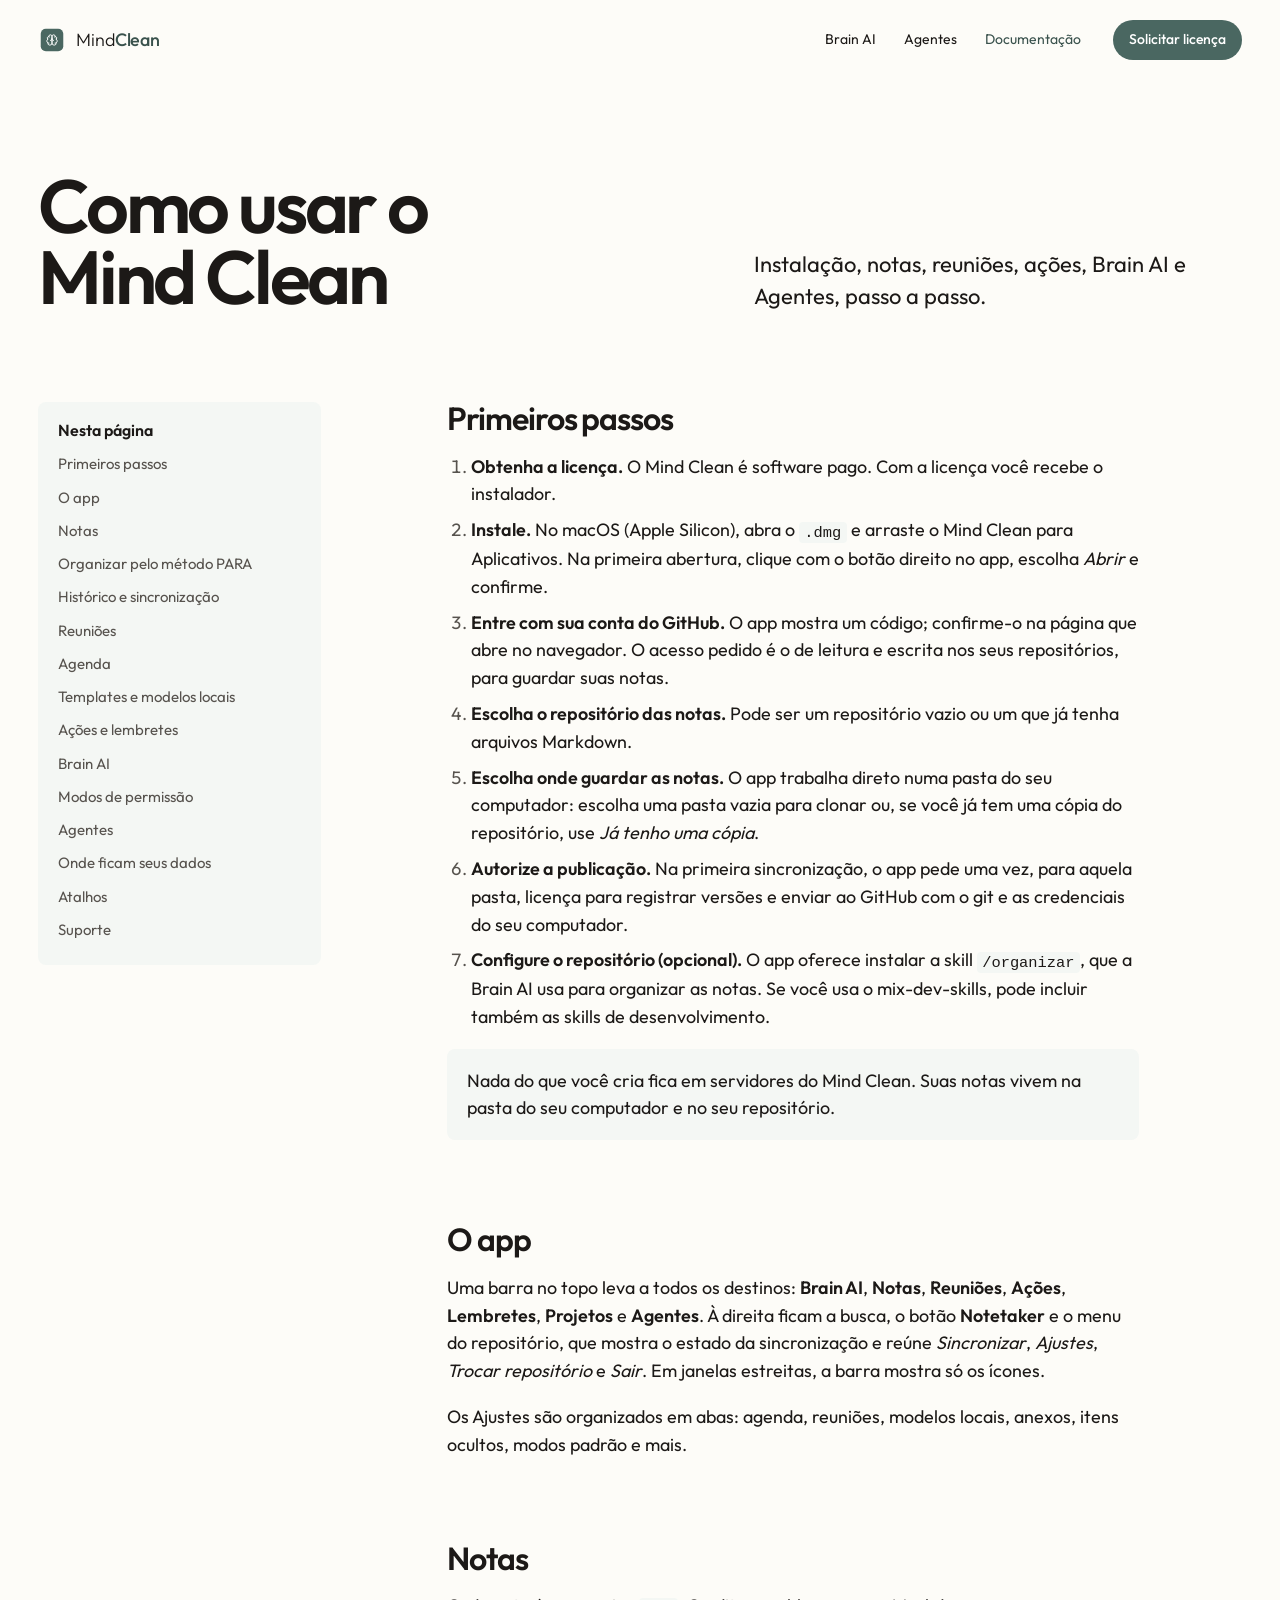
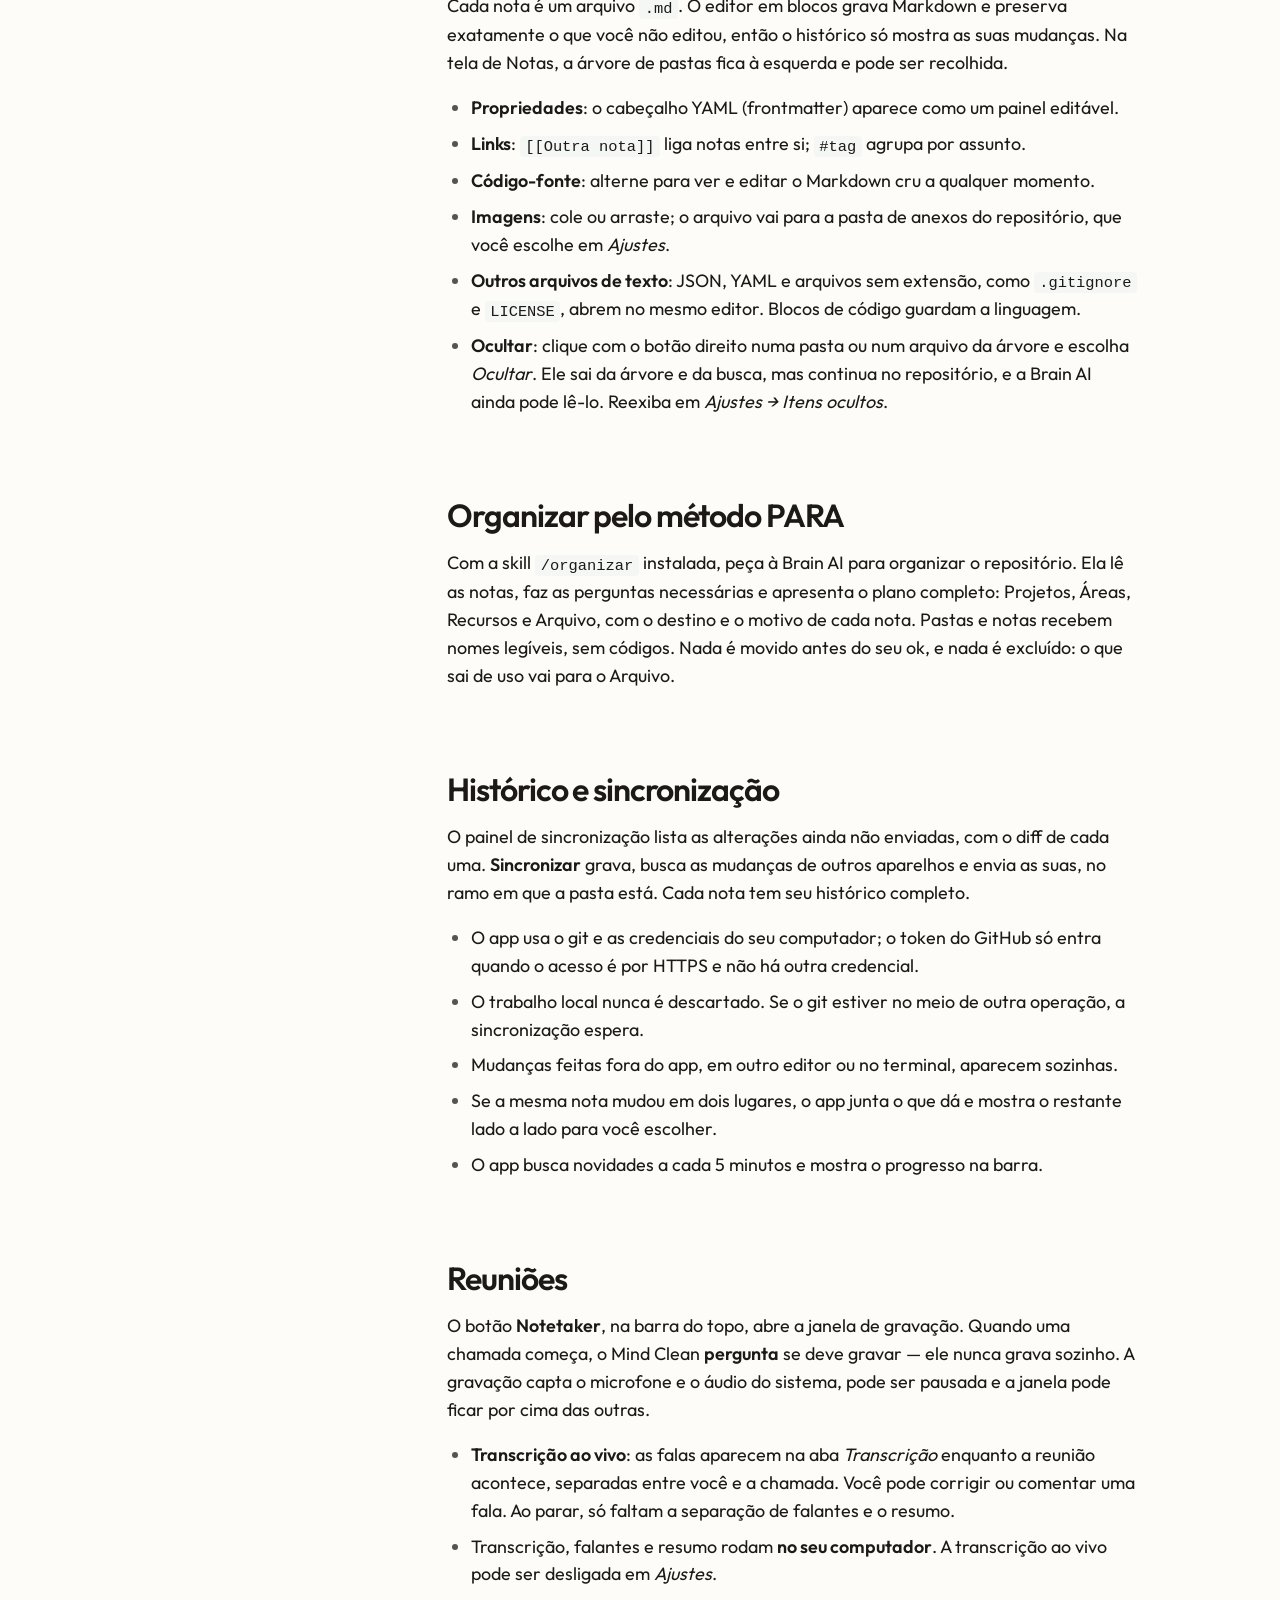
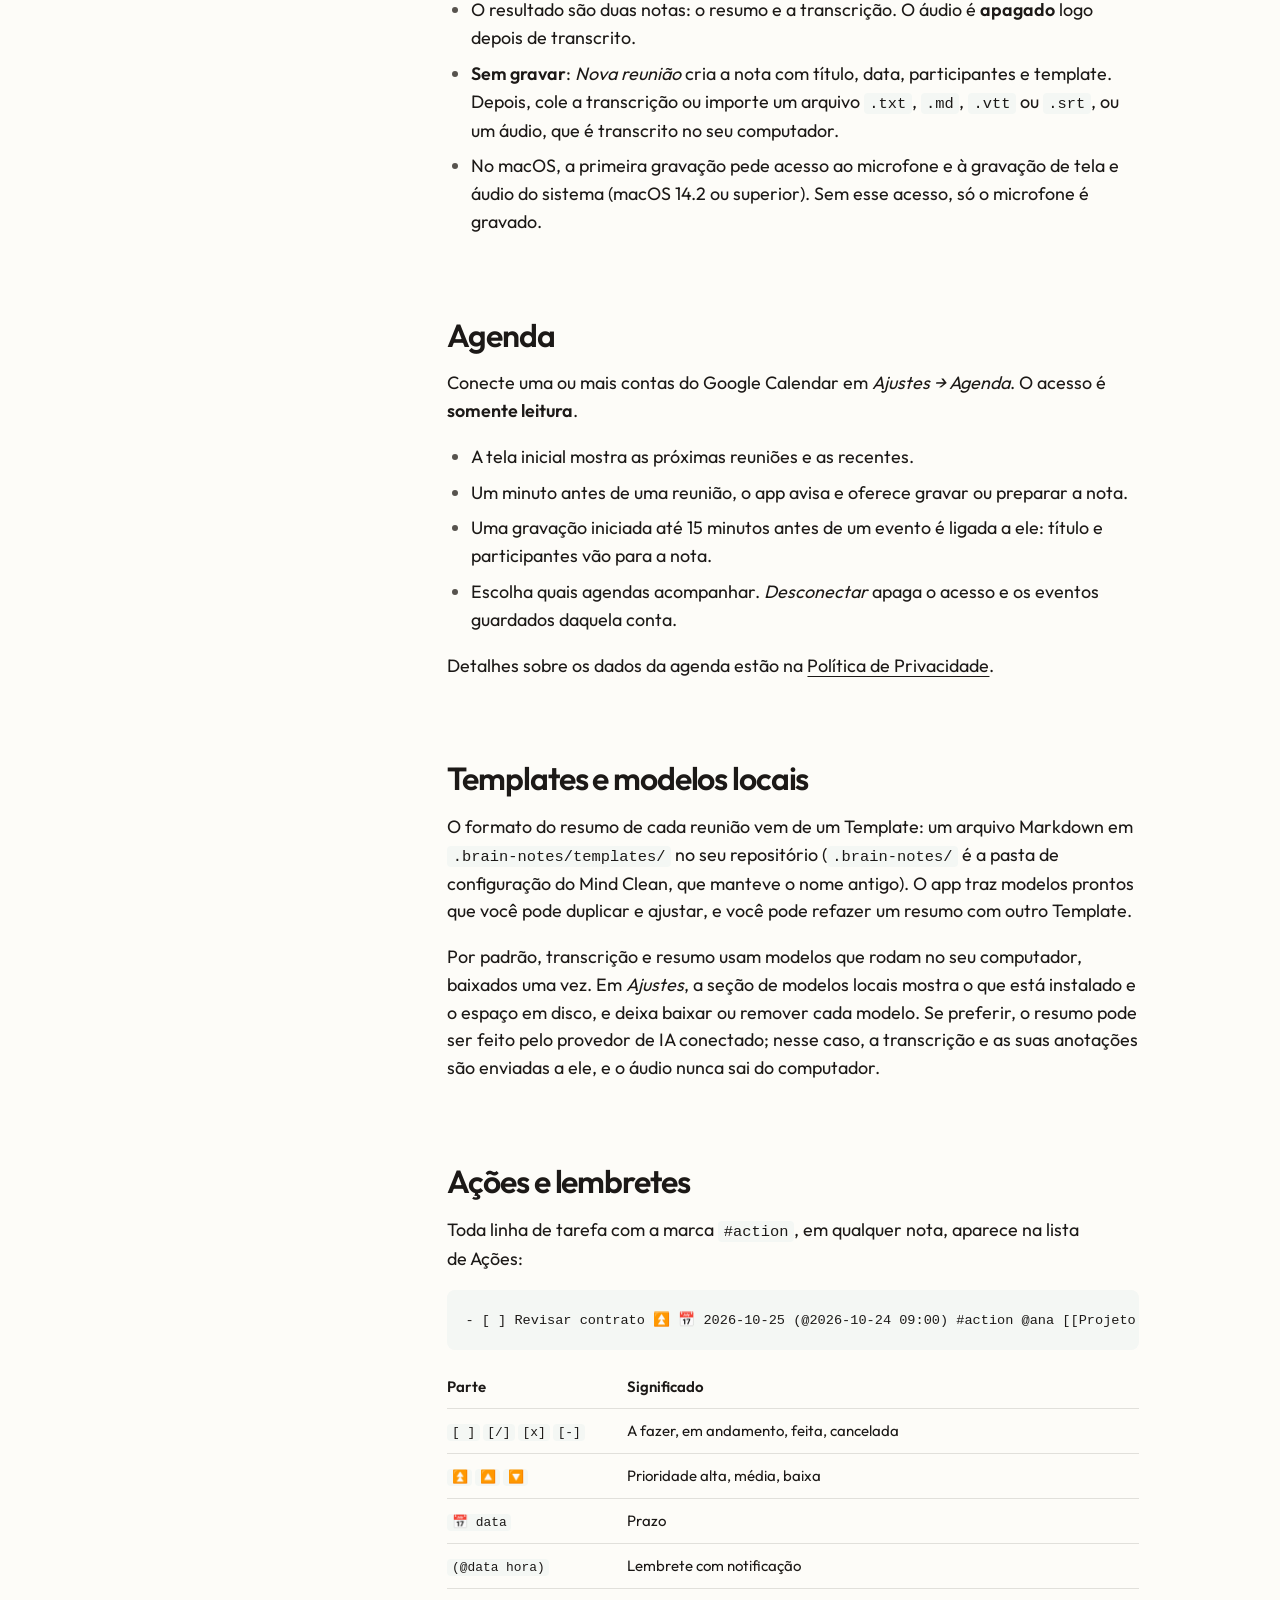
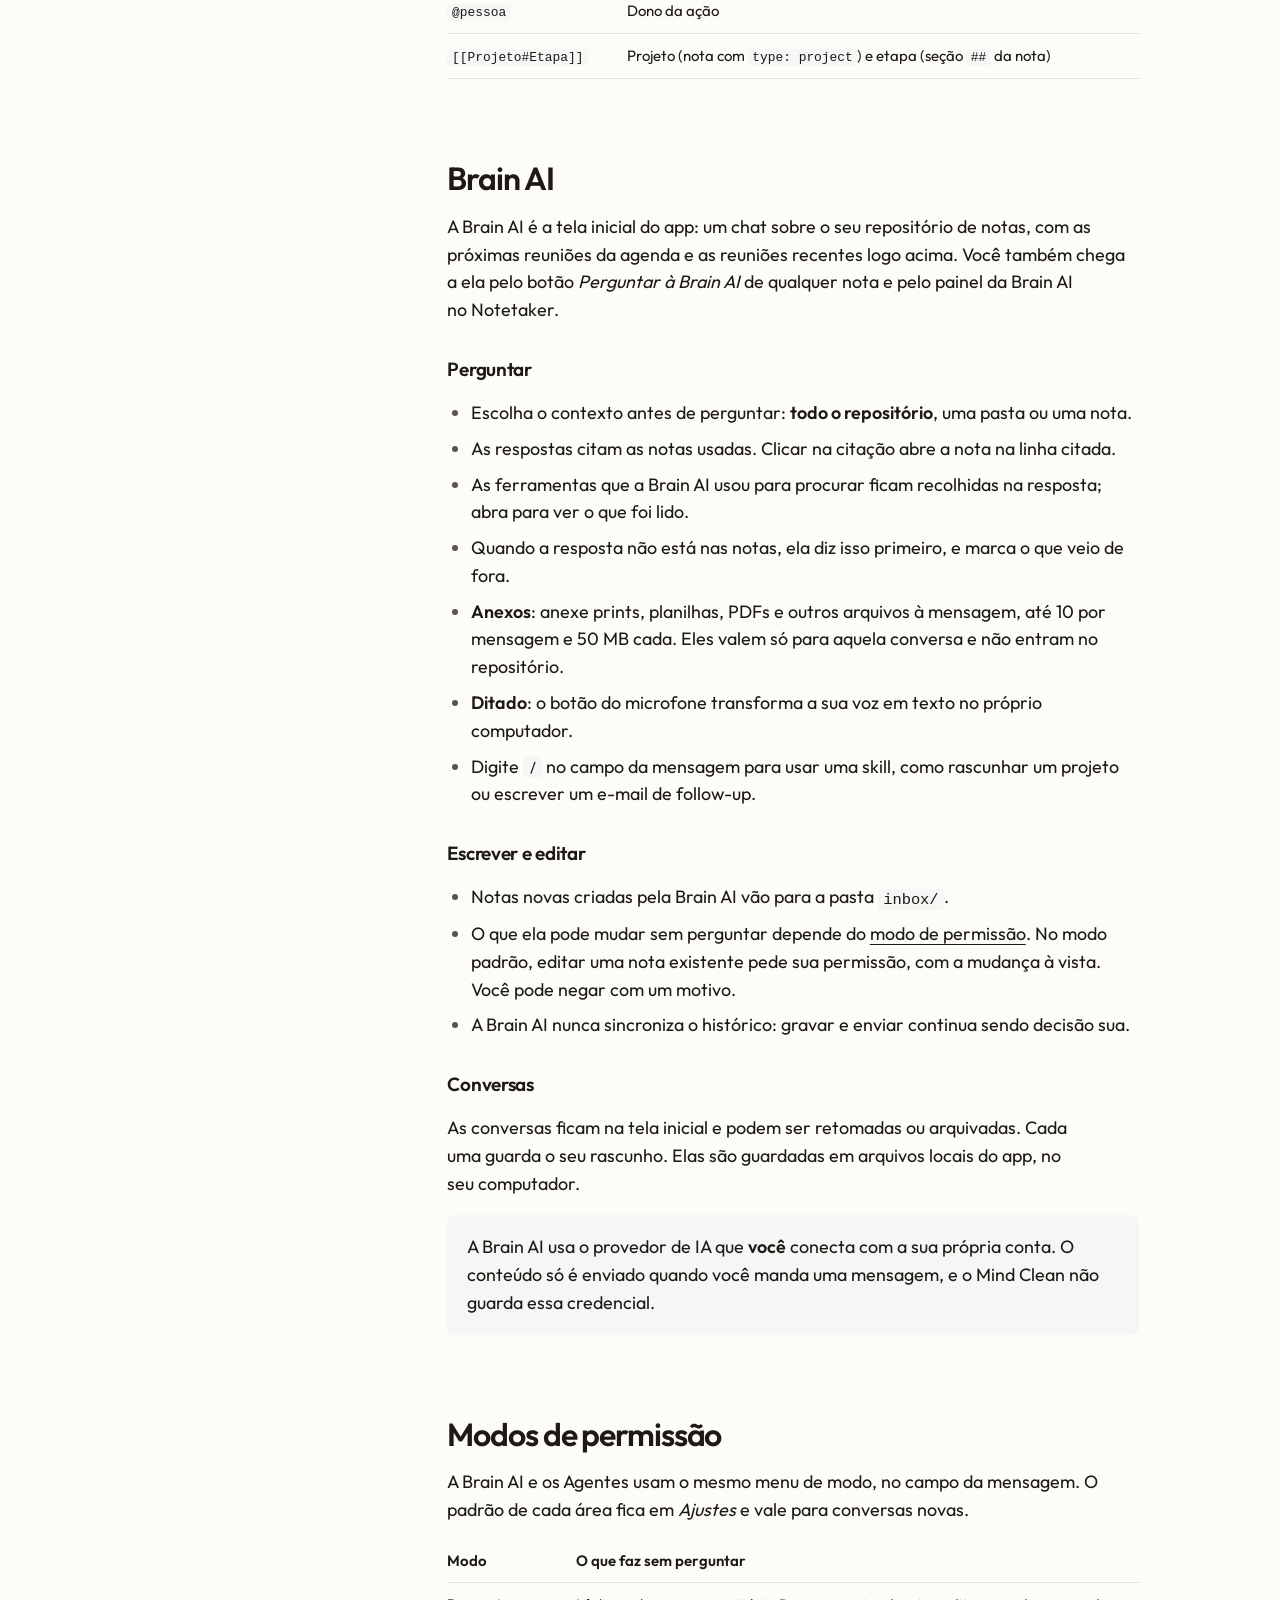
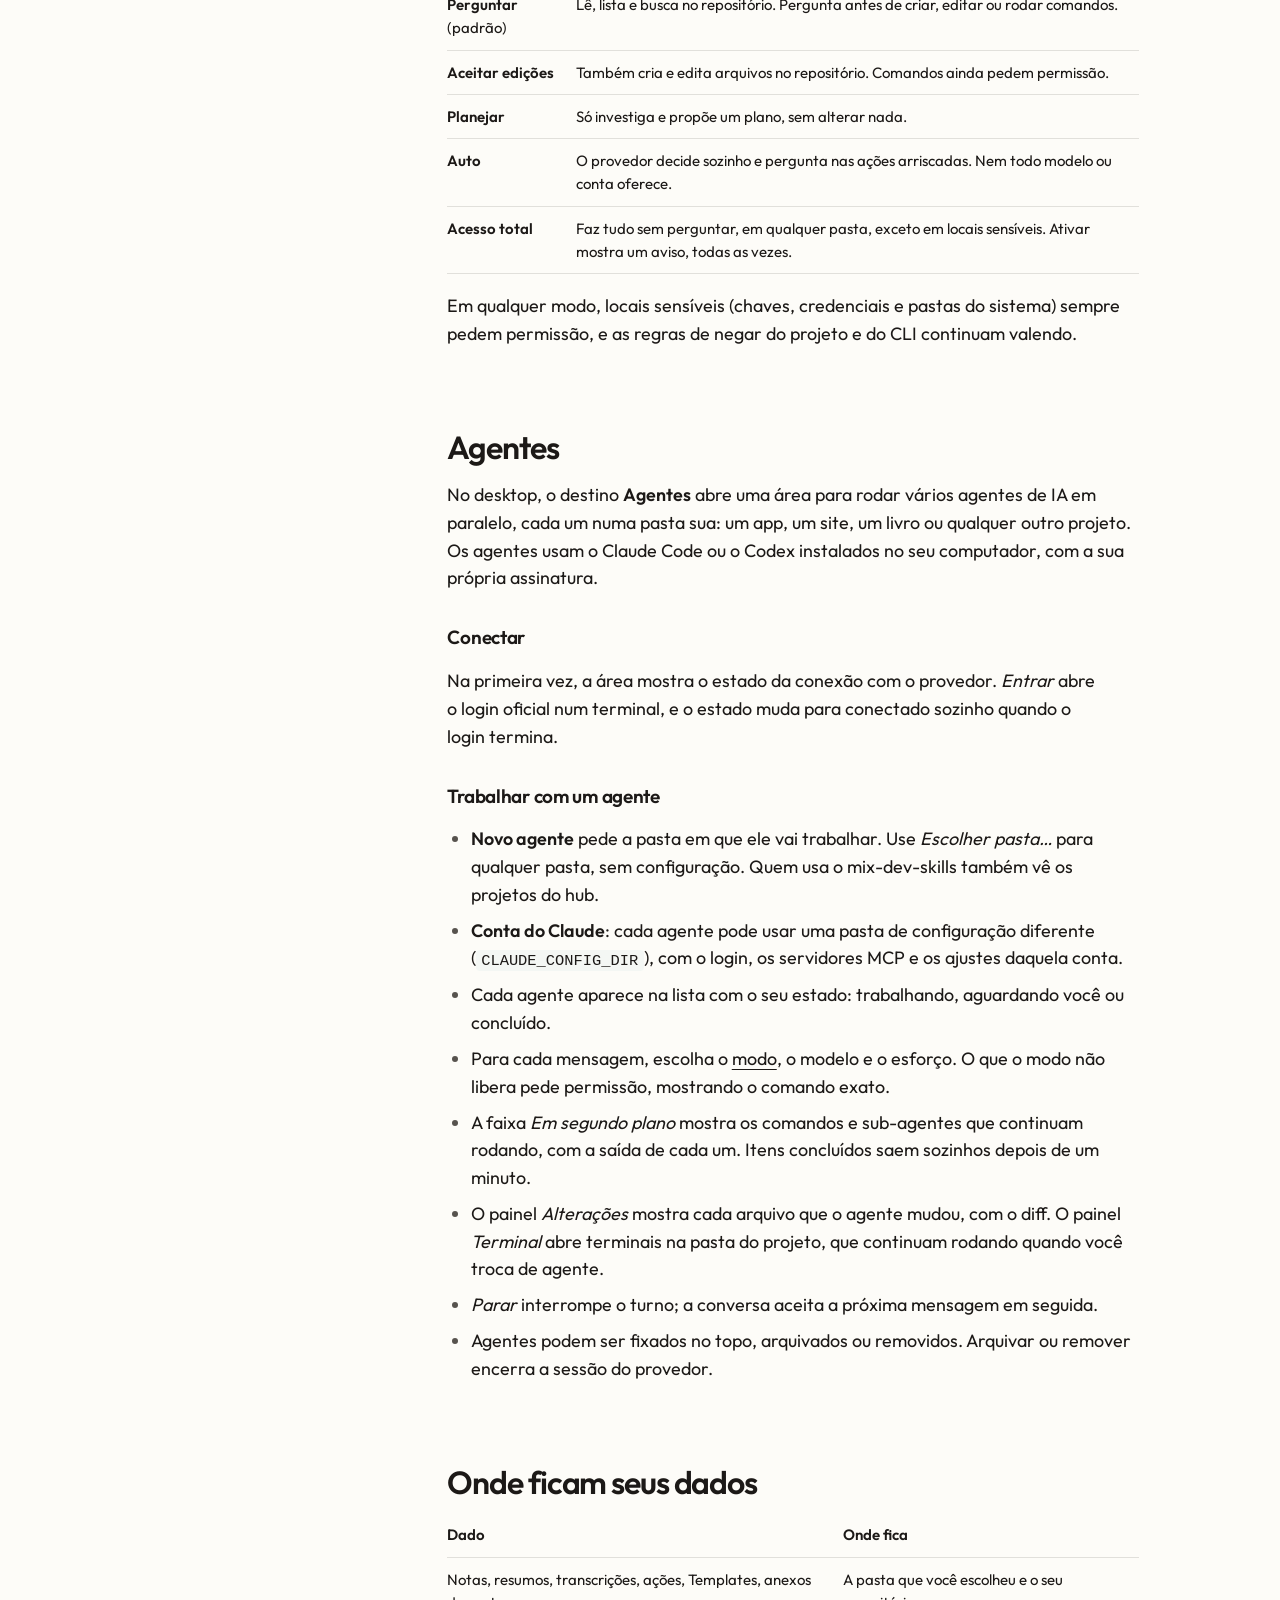
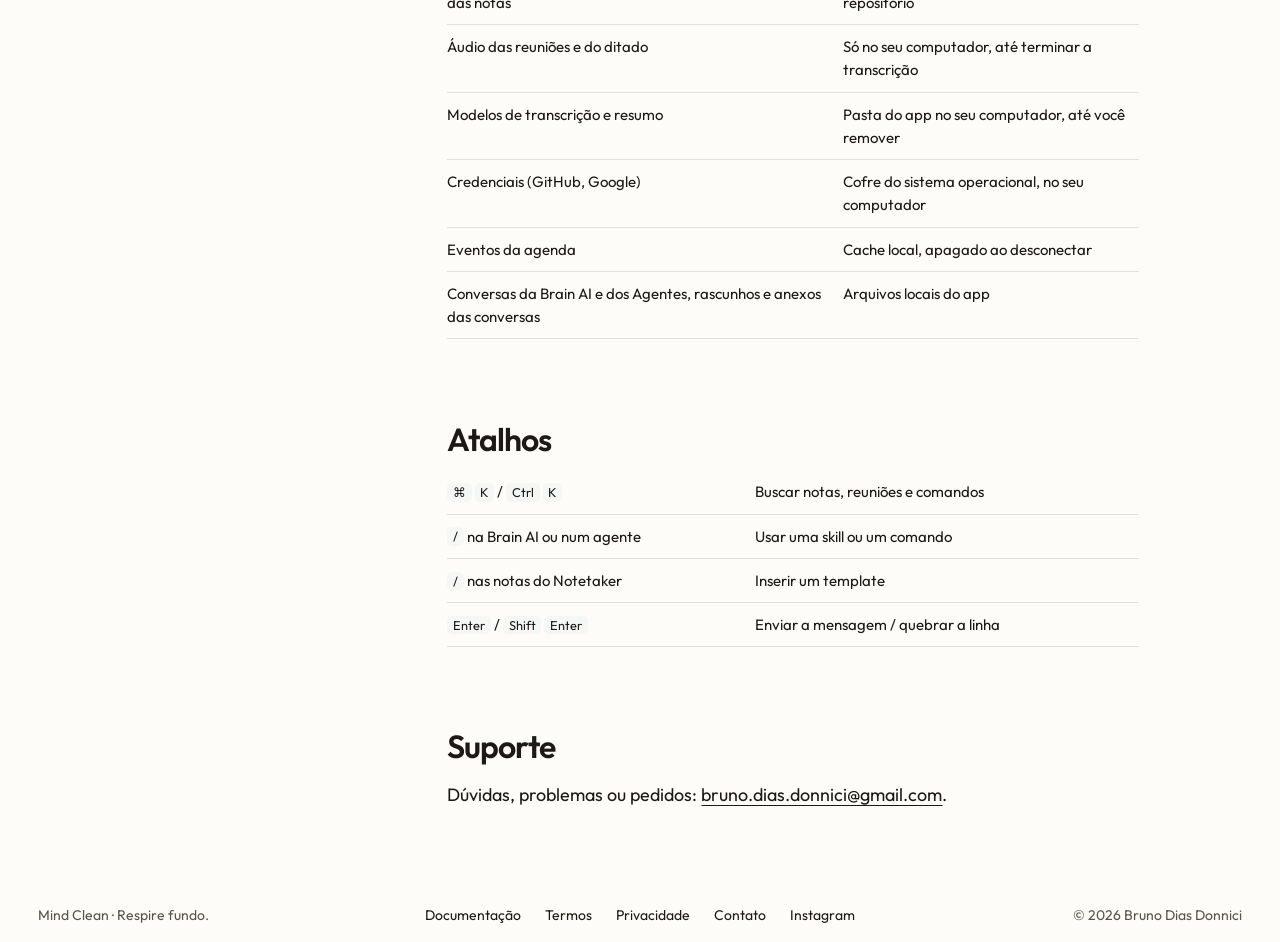
==== commit dd31b925: "feat: Mind Clean site Name, palette, Outfit, wordmark and icon; canonical URLs on www.mindclean.com." ====
--- a/docs.html
+++ b/docs.html
@@ -3,19 +3,23 @@
   <head>
     <meta charset="utf-8" />
     <meta name="viewport" content="width=device-width, initial-scale=1" />
-    <title>Documentação Brain Notes</title>
-    <meta name="description" content="Como instalar e usar o Brain Notes: pasta local, notas, sincronização, reuniões com transcrição ao vivo, agenda, ações, Brain AI, modos de permissão e Agentes." />
+    <title>Documentação Mind Clean</title>
+    <meta name="description" content="Como instalar e usar o Mind Clean: pasta local, notas, sincronização, reuniões com transcrição ao vivo, agenda, ações, Brain AI, modos de permissão e Agentes." />
+    <link rel="canonical" href="https://www.mindclean.com.br/docs.html" />
+    <meta property="og:site_name" content="Mind Clean" />
+    <meta property="og:url" content="https://www.mindclean.com.br/docs.html" />
+    <meta property="og:title" content="Documentação Mind Clean" />
     <link rel="icon" href="assets/icon.svg" type="image/svg+xml" />
     <link rel="apple-touch-icon" href="assets/apple-touch-icon.png" />
     <link rel="preconnect" href="https://fonts.googleapis.com" />
     <link rel="preconnect" href="https://fonts.gstatic.com" crossorigin />
-    <link href="https://fonts.googleapis.com/css2?family=Geist:wght@400;500;600&display=swap" rel="stylesheet" />
+    <link href="https://fonts.googleapis.com/css2?family=Outfit:wght@300;400;500;600&display=swap" rel="stylesheet" />
     <link rel="stylesheet" href="assets/site.css" />
     <script src="assets/site.js" defer></script>
   </head>
   <body>
     <header class="bar frame">
-      <a class="wordmark" href="./"><img src="assets/icon.svg" alt="" width="28" height="28" />Brain Notes</a>
+      <a class="wordmark" href="./"><img src="assets/icon.svg" alt="" width="28" height="28" /><span>Mind<span class="wordmark-strong">Clean</span></span></a>
       <nav aria-label="Principal">
         <a href="index.html#brain">Brain AI</a>
         <a href="index.html#agentes">Agentes</a>
@@ -26,7 +30,7 @@
 
     <main>
       <div class="doc-head frame">
-        <h1>Como usar o Brain Notes</h1>
+        <h1>Como usar o Mind Clean</h1>
         <p>Instalação, notas, reuniões, ações, Brain AI e Agentes, passo a passo.</p>
       </div>
 
@@ -55,9 +59,9 @@
         <article class="prose">
           <h2 id="primeiros-passos">Primeiros passos</h2>
           <ol>
-            <li><strong>Obtenha a licença.</strong> O Brain Notes é software pago. Com a licença você recebe o instalador.</li>
-            <li>
-              <strong>Instale.</strong> No macOS (Apple Silicon), abra o <code>.dmg</code> e arraste o Brain Notes para Aplicativos. Na
+            <li><strong>Obtenha a licença.</strong> O Mind Clean é software pago. Com a licença você recebe o instalador.</li>
+            <li>
+              <strong>Instale.</strong> No macOS (Apple Silicon), abra o <code>.dmg</code> e arraste o Mind Clean para Aplicativos. Na
               primeira abertura, clique com o botão direito no app, escolha <em>Abrir</em> e confirme.
             </li>
             <li>
@@ -80,7 +84,7 @@
               usa para organizar as notas. Se você usa o mix-dev-skills, pode incluir também as skills de desenvolvimento.
             </li>
           </ol>
-          <div class="note"><p>Nada do que você cria fica em servidores do Brain Notes. Suas notas vivem na pasta do seu computador e no seu repositório.</p></div>
+          <div class="note"><p>Nada do que você cria fica em servidores do Mind Clean. Suas notas vivem na pasta do seu computador e no seu repositório.</p></div>
 
           <h2 id="app">O app</h2>
           <p>
@@ -132,7 +136,7 @@
 
           <h2 id="reunioes">Reuniões</h2>
           <p>
-            O botão <strong>Notetaker</strong>, na barra do topo, abre a janela de gravação. Quando uma chamada começa, o Brain Notes
+            O botão <strong>Notetaker</strong>, na barra do topo, abre a janela de gravação. Quando uma chamada começa, o Mind Clean
             <strong>pergunta</strong> se deve gravar — ele nunca grava sozinho. A gravação capta o microfone e o áudio do sistema, pode ser
             pausada e a janela pode ficar por cima das outras.
           </p>
@@ -164,7 +168,7 @@
           <h2 id="templates">Templates e modelos locais</h2>
           <p>
             O formato do resumo de cada reunião vem de um Template: um arquivo Markdown em <code>.brain-notes/templates/</code> no seu
-            repositório. O app traz modelos prontos que você pode duplicar e ajustar, e você pode refazer um resumo com outro Template.
+            repositório (<code>.brain-notes/</code> é a pasta de configuração do Mind Clean, que manteve o nome antigo). O app traz modelos prontos que você pode duplicar e ajustar, e você pode refazer um resumo com outro Template.
           </p>
           <p>
             Por padrão, transcrição e resumo usam modelos que rodam no seu computador, baixados uma vez. Em <em>Ajustes</em>, a seção de
@@ -215,7 +219,7 @@
             As conversas ficam na tela inicial e podem ser retomadas ou arquivadas. Cada uma guarda o seu rascunho. Elas são guardadas em
             arquivos locais do app, no seu computador.
           </p>
-          <div class="note"><p>A Brain AI usa o provedor de IA que <strong>você</strong> conecta com a sua própria conta. O conteúdo só é enviado quando você manda uma mensagem, e o Brain Notes não guarda essa credencial.</p></div>
+          <div class="note"><p>A Brain AI usa o provedor de IA que <strong>você</strong> conecta com a sua própria conta. O conteúdo só é enviado quando você manda uma mensagem, e o Mind Clean não guarda essa credencial.</p></div>
 
           <h2 id="modos">Modos de permissão</h2>
           <p>
@@ -290,12 +294,13 @@
     </main>
 
     <footer class="quiet frame">
-      <span>Brain Notes · notas em Markdown</span>
+      <span>Mind Clean · Respire fundo.</span>
       <nav aria-label="Rodapé">
         <a href="docs.html">Documentação</a>
         <a href="terms.html">Termos</a>
         <a href="privacy.html">Privacidade</a>
         <a href="mailto:bruno.dias.donnici@gmail.com">Contato</a>
+        <a href="https://www.instagram.com/mindclean.com.br/" rel="noopener">Instagram</a>
       </nav>
       <span class="right">© 2026 Bruno Dias Donnici</span>
     </footer>
--- a/assets/site.css
+++ b/assets/site.css
@@ -1,35 +1,40 @@
-/* Brain Notes — site. One face (Geist), the app's own neutrals and its rose-beige brand colour. */
+/* Mind Clean — site. One face (Outfit), the app's warm neutrals, its sage brand colour and a terracotta highlight. */
 
 :root {
-  --bg: #fafafa;
-  --surface: #f2f2f3;
-  --ink: #1b1b1e;
-  --muted: #5f5f68;
-  --accent: #94685d;
-  --accent-deep: #7d564c;
-  --accent-text: #7d564c;
+  --bg: #fdfcf8;
+  --surface: #f4f7f4;
+  --ink: #1c1917;
+  --muted: #57534e;
+  --accent: #4a6761;
+  --accent-deep: #3a524d;
+  --accent-text: #3a524d;
   --on-accent: #ffffff;
-  --field-1: #f3eeec;
-  --field-2: #e7dbd6;
-  --field-3: #cfb7ae;
-  --field-4: #94685d;
+  --highlight: #d9a384;
+  --highlight-text: #9b5738;
+  --field-1: #f4f7f4;
+  --field-2: #e8ede6;
+  --field-3: #a8bdb7;
+  --field-4: #4a6761;
 
   /* The app's own tokens, used only inside [data-ui] fragments. */
-  --w-bg: #fcfcfd;
-  --w-side: #f6f6f7;
-  --w-card: #ffffff;
-  --w-line: #e4e4e7;
-  --w-hover: #efeff1;
-  --w-muted: #63636c;
+  --w-bg: oklch(0.991 0.005 95);
+  --w-side: oklch(0.975 0.005 106);
+  --w-card: oklch(1 0 0);
+  --w-line: oklch(0.923 0.003 49);
+  --w-hover: oklch(0.94 0.011 137);
+  --w-muted: oklch(0.535 0.012 58);
+  --w-brand: oklch(0.489 0.035 181);
+  --w-brand-ink: oklch(0.489 0.035 181);
+  --w-serif: ui-serif, 'New York', Georgia, serif;
   --w-add: #e6f4ea;
   --w-add-ink: #1d6b38;
   --w-del: #fbe9e7;
   --w-del-ink: #a3332a;
-  --w-warn: #d89b2b;
+  --w-warn: oklch(0.72 0.15 75);
   --w-ok: #3f9a63;
 
-  --font: 'Geist', ui-sans-serif, system-ui, -apple-system, 'Segoe UI', sans-serif;
-  --ui: var(--font);
+  --font: 'Outfit', ui-sans-serif, system-ui, -apple-system, 'Segoe UI', sans-serif;
+  --ui: ui-sans-serif, system-ui, -apple-system, 'Segoe UI', Roboto, 'Helvetica Neue', Arial, sans-serif;
   --mono: ui-monospace, 'SF Mono', Menlo, Consolas, monospace; /* taste-skill-ignore: code only */
 
   --step-small: 0.875rem;
@@ -48,23 +53,26 @@
 
 @media (prefers-color-scheme: dark) {
   :root:not([data-theme='light']) {
-    --bg: #141416;
-    --surface: #1c1c1f;
-    --ink: #ededef;
-    --muted: #a6a6ae;
-    --accent: #94685d;
-    --accent-deep: #7d564c;
-    --accent-text: #d4a99c;
-    --field-1: #1f1b1a;
-    --field-2: #2c2422;
-    --field-3: #46362f;
-    --field-4: #7d564c;
-    --w-bg: #18181b;
-    --w-side: #1d1d20;
-    --w-card: #232327;
-    --w-line: #2e2e33;
-    --w-hover: #2a2a2e;
-    --w-muted: #a1a1aa;
+    --bg: #110f0d;
+    --surface: #1a1816;
+    --ink: #f2f2ef;
+    --muted: #a9a49e;
+    --accent: #4a6761;
+    --accent-deep: #3a524d;
+    --accent-text: #95c2b8;
+    --highlight-text: #e2a989;
+    --field-1: #121a18;
+    --field-2: #1c2a27;
+    --field-3: #2b423e;
+    --field-4: #4a6761;
+    --w-bg: oklch(0.17 0.005 60);
+    --w-side: oklch(0.2 0.006 60);
+    --w-card: oklch(0.21 0.006 60);
+    --w-line: oklch(0.3 0.006 60);
+    --w-hover: oklch(0.3 0.02 180);
+    --w-muted: oklch(0.72 0.01 70);
+    --w-brand: oklch(0.72 0.045 180);
+    --w-brand-ink: oklch(0.78 0.05 180);
     --w-add: #173323;
     --w-add-ink: #8fd6a7;
     --w-del: #3a1d1a;
@@ -73,23 +81,26 @@
   }
 }
 :root[data-theme='dark'] {
-  --bg: #141416;
-  --surface: #1c1c1f;
-  --ink: #ededef;
-  --muted: #a6a6ae;
-  --accent: #94685d;
-  --accent-deep: #7d564c;
-  --accent-text: #d4a99c;
-  --field-1: #1f1b1a;
-  --field-2: #2c2422;
-  --field-3: #46362f;
-  --field-4: #7d564c;
-  --w-bg: #18181b;
-  --w-side: #1d1d20;
-  --w-card: #232327;
-  --w-line: #2e2e33;
-  --w-hover: #2a2a2e;
-  --w-muted: #a1a1aa;
+  --bg: #110f0d;
+  --surface: #1a1816;
+  --ink: #f2f2ef;
+  --muted: #a9a49e;
+  --accent: #4a6761;
+  --accent-deep: #3a524d;
+  --accent-text: #95c2b8;
+  --highlight-text: #e2a989;
+  --field-1: #121a18;
+  --field-2: #1c2a27;
+  --field-3: #2b423e;
+  --field-4: #4a6761;
+  --w-bg: oklch(0.17 0.005 60);
+  --w-side: oklch(0.2 0.006 60);
+  --w-card: oklch(0.21 0.006 60);
+  --w-line: oklch(0.3 0.006 60);
+  --w-hover: oklch(0.3 0.02 180);
+  --w-muted: oklch(0.72 0.01 70);
+  --w-brand: oklch(0.72 0.045 180);
+  --w-brand-ink: oklch(0.78 0.05 180);
   --w-add: #173323;
   --w-add-ink: #8fd6a7;
   --w-del: #3a1d1a;
@@ -168,8 +179,10 @@
   height: 80px;
   font-size: var(--step-small);
 }
-.wordmark { white-space: nowrap; display: inline-flex; align-items: center; gap: 10px; font-weight: 600; font-size: var(--step-body); letter-spacing: -0.01em; text-decoration: none; }
+.wordmark { white-space: nowrap; display: inline-flex; align-items: center; gap: 10px; font-weight: 300; font-size: var(--step-body); letter-spacing: -0.01em; text-decoration: none; }
 .wordmark img { border-radius: 7px; }
+.wordmark-strong { font-weight: 500; color: var(--accent-text); }
+.accent-word { font-family: var(--w-serif); font-style: italic; font-weight: 400; color: var(--highlight-text); }
 .bar nav { display: flex; gap: 28px; margin-left: auto; }
 .bar nav a { text-decoration: none; transition: color 160ms var(--ease); }
 .bar nav a:hover, .bar nav a[aria-current='page'] { color: var(--accent-text); }
@@ -274,7 +287,8 @@
   overflow: hidden;
   white-space: pre;
 }
-.w-diff span { display: block; padding: 0 12px; }
+.w-diff code { white-space: normal; }
+.w-diff span { display: block; padding: 0 12px; white-space: pre; }
 .add { background: var(--w-add); color: var(--w-add-ink); }
 .del { background: var(--w-del); color: var(--w-del-ink); }
 b.add, b.del { background: none; font-weight: 500; }
@@ -283,193 +297,198 @@
 .dot--work { background: var(--w-ok); animation: pulse 1.6s var(--ease) infinite; }
 @keyframes pulse { 50% { opacity: 0.35; } }
 
-/* The window */
+/* The window: the app as it is (tokens, type and layout from src/renderer). */
 .window {
   border: 1px solid var(--w-line); /* taste-skill-ignore: app fragment */
   border-radius: 12px;
   background: var(--w-bg);
   overflow: hidden;
 }
-.w-top {
-  display: flex;
-  align-items: center;
-  height: 44px;
-  padding: 0 10px 0 16px;
-  background: var(--w-side);
-}
-.w-lights { display: flex; gap: 8px; margin-right: 18px; }
-.w-lights i { width: 12px; height: 12px; border-radius: 50%; background: #dcdce0; }
-.w-logo { border-radius: 5px; margin-right: 12px; }
-.w-modes { display: flex; gap: 2px; }
-.w-modes button {
-  display: inline-flex;
-  align-items: center;
-  gap: 7px;
-  height: 32px;
-  padding: 0 12px;
-  border-radius: 7px;
-  font-size: 14px;
-  transition: background 140ms var(--ease);
-}
-.w-modes button:hover { background: var(--w-hover); }
-.w-modes button[aria-selected='true'] { background: var(--w-hover); font-weight: 500; }
-.w-right { display: flex; align-items: center; gap: 8px; margin-left: auto; }
-.w-note i { width: 8px; height: 8px; border-radius: 50%; background: #d9483b; }
+.w-top { position: relative; z-index: 2; display: flex; align-items: center; gap: 16px; height: 48px; padding: 0 16px 0 16px; background: var(--w-bg); }
+.w-lights { display: flex; gap: 8px; width: 54px; flex: none; }
+.w-lights i { width: 12px; height: 12px; border-radius: 50%; background: #ff5f57; }
+.w-lights i + i { background: #febc2e; }
+.w-lights i + i + i { background: #28c840; }
+.w-mark { display: grid; place-items: center; width: 24px; height: 24px; flex: none; border-radius: 6px; background: var(--w-brand); color: #fff; }
+[data-ui] .w-mark .i { width: 16px; height: 16px; }
+.w-modes { display: flex; gap: 4px; min-width: 0; flex: 1; }
+.w-modes button { display: inline-flex; align-items: center; gap: 6px; height: 32px; padding: 0 8px; border-radius: 6px; font-size: 14px; font-weight: 600; color: var(--w-muted); white-space: nowrap; transition: color 140ms var(--ease), background 140ms var(--ease); }
+.w-modes button:hover { color: var(--ink); }
+.w-modes button[aria-selected='true'] { background: var(--w-hover); color: var(--ink); }
+.w-dot { width: 8px; height: 8px; border-radius: 50%; background: var(--w-warn); }
+.w-right { display: flex; align-items: center; gap: 4px; margin-left: auto; flex: none; }
+.w-ghost { display: inline-flex; align-items: center; gap: 8px; height: 32px; padding: 0 8px; border-radius: 6px; font-size: 14px; font-weight: 500; white-space: nowrap; }
 .w-repo { position: relative; }
 .w-repo > button { cursor: pointer; transition: background 140ms var(--ease); }
 .w-repo > button:hover, .w-repo > button[aria-expanded='true'] { background: var(--w-hover); }
-.w-badge { display: inline-grid; place-items: center; min-width: 18px; height: 18px; padding: 0 5px; border-radius: 999px; background: var(--accent); color: #fff; font-size: 12px; font-weight: 500; }
+.w-badge { display: inline-grid; place-items: center; min-width: 20px; height: 20px; padding: 0 6px; border-radius: 6px; background: var(--w-hover); font-size: 12px; font-weight: 500; }
 .w-menu {
   position: absolute;
   z-index: 3;
   top: calc(100% + 6px);
   right: 0;
-  width: 236px;
+  width: 240px;
   display: grid;
   gap: 2px;
-  padding: 5px;
+  padding: 4px;
   border: 1px solid var(--w-line); /* taste-skill-ignore: app fragment */
-  border-radius: 10px;
+  border-radius: 8px;
   background: var(--w-card);
   box-shadow: 0 10px 28px rgb(0 0 0 / 0.12); /* taste-skill-ignore: open menu */
   animation: rise 160ms var(--ease) both;
 }
-.w-menu li { display: flex; align-items: center; gap: 9px; height: 34px; padding: 0 10px; border-radius: 6px; cursor: default; }
+.w-menu li { display: flex; align-items: center; gap: 8px; height: 32px; padding: 0 8px; border-radius: 4px; cursor: default; }
 .w-menu li:hover { background: var(--w-hover); }
-.w-body { display: grid; grid-template-columns: 1fr; height: clamp(520px, 44vw, 640px); }
-.w-side {
-  display: flex;
-  flex-direction: column;
-  gap: 2px;
-  padding: 14px 10px 12px;
-  background: var(--w-side);
-  border-right: 1px solid var(--w-line); /* taste-skill-ignore: app fragment */
-  min-width: 0;
-}
-.w-brand { display: flex; align-items: center; gap: 9px; padding: 4px 8px 14px; font-weight: 600; }
-.w-brand img { border-radius: 5px; }
-.w-brand .i { margin-left: auto; }
-.w-nav li, .w-tree li {
-  display: flex;
-  align-items: center;
-  gap: 9px;
-  height: 32px;
-  padding: 0 8px;
-  border-radius: 6px;
-  white-space: nowrap;
-}
-.w-nav li { color: var(--ink); }
-.w-nav li .i { color: var(--w-muted); }
-.w-nav li.is-on { background: var(--w-hover); font-weight: 500; }
-.w-caption { padding: 16px 8px 6px; font-size: 12px; color: var(--w-muted); }
-.w-tree li { gap: 6px; }
-.w-tree li.w-leaf { padding-left: 30px; }
-.w-foot { margin-top: auto; padding-top: 10px; border-top: 1px solid var(--w-line); } /* taste-skill-ignore: app fragment */
-.w-repo { font-weight: 500; overflow: hidden; text-overflow: ellipsis; }
-
-.w-main { position: relative; display: flex; flex-direction: column; min-width: 0; overflow: hidden; }
+.w-body { display: grid; height: clamp(540px, 46vw, 660px); }
+.w-main { display: flex; flex-direction: column; min-width: 0; min-height: 0; overflow: hidden; }
 .w-main[hidden] { display: none; }
-.b-home { flex: 1; padding: 30px clamp(20px, 5%, 64px) 0; overflow: hidden; }
-.b-home .w-sub { margin: 26px 0 10px; }
-.b-events li, .b-recent li { display: flex; align-items: center; gap: 12px; height: 40px; padding: 0 8px; border-radius: 6px; }
+.w-main--row { flex-direction: row; }
+.w-col { width: min(100% - 48px, 680px); margin-inline: auto; }
+.w-col--wide { width: min(100% - 48px, 820px); }
+.b-scroll { flex: 1; min-height: 0; overflow: hidden; }
+.w-h { font-size: 22px; font-weight: 600; letter-spacing: -0.01em; line-height: 1.2; }
+.w-sec { margin: 28px 0 8px; font-size: 15px; font-weight: 500; }
+.w-sec--row { display: flex; align-items: center; justify-content: space-between; }
+.w-sec--row span { display: inline-flex; align-items: center; gap: 6px; font-weight: 400; }
+.w-day { margin: 2px 0 6px; font-size: 13px; color: var(--w-muted); }
+.w-day--caps { margin: 22px 0 8px; font-size: 12px; font-weight: 500; letter-spacing: 0.04em; text-transform: uppercase; } /* taste-skill-ignore: app fragment */
+.w-time { color: var(--w-muted); font-variant-numeric: tabular-nums; font-size: 13px; }
+.w-count { margin-left: auto; font-size: 12px; color: var(--w-muted); font-variant-numeric: tabular-nums; }
+.w-rec { width: 9px; height: 9px; border-radius: 50%; background: #e5484d; }
+
+.b-home { padding-top: 32px; }
+.b-events li, .b-recent li { display: flex; align-items: center; gap: 12px; min-height: 40px; padding: 0 8px; border-radius: 6px; }
 .b-events li:hover, .b-recent li:hover { background: var(--w-hover); }
-.b-title { font-weight: 500; }
 .b-who { margin-left: auto; font-size: 13px; }
-.b-recent li { gap: 10px; }
-.b-composer { padding: 12px clamp(20px, 5%, 64px) 18px; }
-.b-suggest { display: flex; flex-wrap: wrap; gap: 6px; margin-bottom: 10px; }
-.b-suggest button {
-  height: 30px;
-  padding: 0 11px;
-  border: 1px solid var(--w-line); /* taste-skill-ignore: app fragment */
-  border-radius: 999px;
-  background: var(--w-card);
-  font-size: 13px;
-  transition: border-color 140ms var(--ease), background 140ms var(--ease), transform 140ms var(--ease);
-}
-.b-suggest button:hover { border-color: var(--accent); background: var(--w-hover); }
-.b-suggest button:active { transform: scale(0.97); }
-.b-suggest button[aria-pressed='true'] { border-color: var(--accent); color: var(--accent); }
-.b-pane { flex: 1; display: flex; flex-direction: column; min-width: 0; overflow: hidden; }
-.b-input {
-  display: grid;
-  gap: 8px;
-  padding: 12px 10px 8px 12px;
-  border: 1px solid var(--w-line); /* taste-skill-ignore: app fragment */
-  border-radius: 12px;
-  background: var(--w-card);
-}
-.b-field { color: var(--w-muted); white-space: nowrap; overflow: hidden; text-overflow: ellipsis; }
-.b-tools-row { display: flex; align-items: center; gap: 6px; }
-.b-tools-row .w-icon { color: var(--w-muted); }
-.b-tools-row .w-icon:first-of-type { margin-left: auto; }
-.w-send { display: grid; place-items: center; width: 32px; height: 32px; border-radius: 8px; background: var(--accent); color: #fff; }
-
-.b-chat { flex: 1; display: flex; flex-direction: column; min-height: 0; }
+.b-recent li { gap: 8px; }
+.b-convs button { display: grid; grid-template-columns: 1fr auto 56px; align-items: center; gap: 16px; width: 100%; min-height: 40px; padding: 0 8px; border-radius: 6px; text-align: left; transition: background 140ms var(--ease); }
+.b-convs button:hover { background: var(--w-hover); }
+.b-convs button > span:nth-child(2) { display: inline-flex; align-items: center; gap: 6px; font-size: 13px; }
+.b-convs button > span:last-child { font-size: 13px; }
+
+.b-chat { height: 100%; display: flex; flex-direction: column; }
 .b-chat[hidden] { display: none; }
-.b-chat-head { display: flex; align-items: center; gap: 8px; height: 48px; padding: 0 14px; border-bottom: 1px solid var(--w-line); font-weight: 500; white-space: nowrap; overflow: hidden; } /* taste-skill-ignore: app fragment */
-.b-msgs { flex: 1; display: flex; flex-direction: column; gap: 12px; padding: 20px clamp(20px, 5%, 64px); overflow: hidden; }
-.b-user {
-  align-self: flex-end;
-  max-width: 80%;
-  padding: 8px 13px;
-  border-radius: 10px;
-  background: var(--accent);
-  color: #fff;
-}
-.b-tools {
-  display: flex;
-  align-items: center;
-  gap: 8px;
-  height: 36px;
-  padding: 0 12px;
-  border: 1px solid var(--w-line); /* taste-skill-ignore: app fragment */
-  border-radius: 8px;
-  color: var(--w-muted);
-  font-size: 13px;
-}
-.b-answer { display: grid; gap: 8px; max-width: 62ch; }
-.b-answer ul { list-style: disc; padding-left: 20px; display: grid; gap: 4px; }
-.b-answer .caret { display: inline-block; width: 7px; height: 15px; margin-left: 2px; vertical-align: -2px; background: var(--accent); animation: pulse 0.9s steps(2) infinite; }
-
-.m-head { padding: 26px clamp(20px, 5%, 56px) 14px; display: grid; gap: 12px; justify-items: start; }
-.m-meta { display: flex; flex-wrap: wrap; align-items: center; gap: 16px; color: var(--w-muted); font-size: 13px; }
-.m-meta > span { display: inline-flex; align-items: center; gap: 6px; }
-.m-doc { padding: 6px clamp(20px, 5%, 56px) 24px; display: grid; gap: 8px; max-width: 760px; overflow: hidden; }
-.m-doc h3 { margin-top: 10px; font-size: 14px; }
-.m-doc ul:not(.m-tasks) { list-style: disc; padding-left: 20px; }
-.m-tasks li { display: flex; align-items: center; gap: 9px; flex-wrap: wrap; padding: 3px 0; }
-
-.n-tree li { gap: 6px; align-items: center; }
+.b-chat-head { display: flex; align-items: center; gap: 10px; height: 48px; padding: 0 16px 0 10px; border-bottom: 1px solid var(--w-line); font-size: 15px; white-space: nowrap; overflow: hidden; } /* taste-skill-ignore: app fragment */
+.b-scope { display: inline-flex; align-items: center; gap: 6px; margin-left: auto; font-size: 13px; }
+.b-msgs { display: flex; flex-direction: column; gap: 14px; padding: 18px 0; overflow: hidden; }
+.b-tools { display: inline-flex; align-items: center; gap: 8px; color: var(--w-muted); font-size: 14px; }
+.w-read { font-family: var(--w-serif); font-size: 16px; line-height: 1.65; }
+.w-read u, .w-cite { color: var(--w-brand-ink); text-decoration: underline; text-decoration-color: color-mix(in srgb, var(--w-brand-ink) 45%, transparent); text-underline-offset: 3px; }
+.b-answer { display: grid; gap: 10px; max-width: 68ch; }
+.b-answer ul { list-style: disc; padding-left: 22px; display: grid; gap: 4px; }
+.b-answer .caret { display: inline-block; width: 7px; height: 15px; margin-left: 2px; vertical-align: -2px; background: var(--w-brand); animation: pulse 0.9s steps(2) infinite; }
+
+/* The composer: the scope above, the box, its row of controls */
+.w-composer { display: grid; justify-items: start; gap: 10px; padding: 8px 0 16px; }
+.w-scope { height: 32px; font-size: 14px; }
+.w-box-in { justify-self: stretch; display: grid; gap: 14px; padding: 12px 12px 10px 16px; border: 1px solid var(--w-line); border-radius: 12px; background: var(--w-card); box-shadow: 0 1px 2px rgb(0 0 0 / 0.04); } /* taste-skill-ignore: app fragment */
+.w-ph { color: var(--w-muted); font-size: 14px; }
+.w-row { display: flex; align-items: center; gap: 6px; }
+.w-icon { display: inline-grid; place-items: center; width: 28px; height: 28px; border-radius: 6px; color: var(--ink); }
+.w-icon:hover, .w-icon--on { background: var(--w-hover); }
+.w-model { display: inline-flex; align-items: center; gap: 4px; margin-left: auto; font-size: 14px; }
+.w-mode { display: inline-flex; align-items: center; gap: 6px; height: 28px; padding: 0 8px; color: var(--w-muted); font-size: 14px; }
+.w-send { display: grid; place-items: center; width: 28px; height: 28px; border-radius: 50%; background: color-mix(in srgb, var(--w-brand) 45%, transparent); color: #fff; }
+
+/* Buttons, fields and checks in the app's shape */
+.w-btn { display: inline-flex; align-items: center; gap: 6px; height: 32px; padding: 0 12px; border: 1px solid var(--w-line); border-radius: 6px; background: var(--w-card); font-size: 14px; font-weight: 500; white-space: nowrap; } /* taste-skill-ignore: app fragment */
+.w-btn--primary { background: var(--w-brand); border-color: var(--w-brand); color: #fff; }
+.w-select { gap: 14px; font-weight: 400; }
+.w-input { flex: 1; display: flex; align-items: center; height: 32px; padding: 0 10px; border: 1px solid var(--w-line); border-radius: 6px; color: var(--w-muted); min-width: 0; overflow: hidden; white-space: nowrap; } /* taste-skill-ignore: app fragment */
+.w-check { display: inline-grid; place-items: center; width: 18px; height: 18px; flex: none; border: 1.5px solid #b4b4bc; border-radius: 50%; color: #fff; cursor: pointer; transition: background 140ms var(--ease), border-color 140ms var(--ease), transform 140ms var(--ease); }
+.w-check:active { transform: scale(0.88); }
+.w-check.is-on { background: var(--w-brand); border-color: var(--w-brand); }
+[data-ui] .w-check .i { width: 11px; height: 11px; stroke-width: 3; }
+.n-task .w-check { border-radius: 4px; }
+
+/* Permission request and activity */
+.w-perm { display: grid; gap: 12px; padding: 16px; border: 1px solid var(--w-line); border-radius: 12px; background: var(--w-card); } /* taste-skill-ignore: app fragment */
+.w-perm-title { display: flex; align-items: center; gap: 8px; font-weight: 500; }
+.w-perm code { display: block; padding: 8px 12px; border-radius: 6px; background: var(--w-hover); font-family: var(--mono); font-size: 13px; } /* taste-skill-ignore: app fragment */
+.w-perm-row { display: flex; gap: 8px; }
+.w-activity { display: flex; align-items: center; gap: 8px; font-size: 14px; }
+
+/* Notes: tree, note, properties */
+.n-tree { width: 236px; flex: none; padding: 12px 8px; background: var(--w-side); border-right: 1px solid var(--w-line); overflow: hidden; } /* taste-skill-ignore: app fragment */
+.n-tree-head { display: flex; align-items: center; gap: 10px; padding: 4px 8px 10px; color: var(--w-muted); }
+.n-tree-head > span:first-child { margin-right: auto; font-size: 12px; font-weight: 500; letter-spacing: 0.04em; text-transform: uppercase; } /* taste-skill-ignore: app fragment */
+.n-tree li { display: flex; align-items: center; gap: 6px; height: 30px; padding: 0 8px; border-radius: 6px; white-space: nowrap; overflow: hidden; }
 .n-tree li.n-leaf { padding-left: 30px; }
+.n-tree li.n-file { padding-left: 30px; }
+.n-tree li.is-on { background: var(--w-hover); }
 .n-tree .n-open { transform: rotate(90deg); }
-.n-doc { flex: 1; display: grid; align-content: start; gap: 10px; padding: 22px clamp(20px, 5%, 56px); min-width: 0; overflow: hidden; }
-.n-doc h3 { margin-top: 8px; font-size: 14px; }
-.n-path { font-size: 12px; }
-.n-img { display: flex; align-items: center; gap: 8px; height: 40px; padding: 0 12px; border-radius: 8px; background: var(--w-side); color: var(--w-muted); font-size: 13px; }
-
-.t-list { display: grid; padding: 0 clamp(14px, 4%, 48px); }
-.t-list li { display: flex; align-items: flex-start; gap: 12px; padding: 12px 8px; border-radius: 8px; }
-.t-list li:hover { background: var(--w-hover); }
-.t-list li > span:not(.w-tag) { display: grid; gap: 2px; flex: 1; min-width: 0; }
-.t-list small { color: var(--w-muted); font-size: 12px; }
-.t-list .w-box { margin-top: 2px; cursor: pointer; transition: background 140ms var(--ease), border-color 140ms var(--ease), transform 140ms var(--ease); }
-.t-list .w-box:active { transform: scale(0.88); }
-.t-list li.is-done > span:not(.w-tag) { color: var(--w-muted); text-decoration: line-through; }
-
-.w-main--split { flex-direction: row; }
-.a-list { width: 210px; flex: none; padding: 16px 10px; border-right: 1px solid var(--w-line); } /* taste-skill-ignore: app fragment */
-.a-list .w-sub { padding: 0 8px 10px; }
-.a-list li, .as-list li { display: flex; gap: 9px; padding: 8px; border-radius: 7px; }
-.a-list li .i, .as-list li .i { margin-top: 2px; color: var(--w-muted); }
-.a-list li span, .as-list li span { display: grid; gap: 1px; min-width: 0; }
-.a-list small, .as-list small { display: flex; align-items: center; gap: 6px; color: var(--w-muted); font-size: 12px; white-space: nowrap; }
-.a-list li.is-on, .as-list li.is-on { background: var(--w-hover); }
-.a-conv, .as-conv { flex: 1; display: flex; flex-direction: column; gap: 12px; padding: 20px clamp(16px, 4%, 40px); min-width: 0; overflow: hidden; }
-.a-meta { color: var(--w-muted); font-size: 12.5px; }
-.a-perm { display: grid; gap: 10px; padding: 14px; border: 1px solid var(--w-line); border-radius: 10px; background: var(--w-card); } /* taste-skill-ignore: app fragment */
+.n-more { display: none; }
+.n-main { flex: 1; display: flex; flex-direction: column; min-width: 0; }
+.n-head { display: flex; align-items: center; gap: 12px; height: 56px; padding: 0 16px 0 22px; border-bottom: 1px solid var(--w-line); } /* taste-skill-ignore: app fragment */
+.n-title { display: grid; margin-right: auto; min-width: 0; line-height: 1.25; }
+.n-title b { font-weight: 600; font-size: 15px; white-space: nowrap; overflow: hidden; text-overflow: ellipsis; }
+.n-title span { font-size: 12px; }
+.n-doc { display: grid; align-content: start; gap: 10px; padding: 28px 44px; overflow: hidden; }
+.n-h1 { font-size: 26px; font-weight: 600; letter-spacing: -0.015em; margin-bottom: 4px; }
+.n-doc h4 { margin-top: 8px; font-size: 17px; font-weight: 600; }
+.n-task { display: flex; align-items: center; gap: 10px; }
+.n-task s { color: var(--w-muted); }
+.n-img { display: flex; align-items: center; gap: 8px; height: 40px; padding: 0 12px; border-radius: 8px; background: var(--w-hover); color: var(--w-muted); font-size: 13px; }
+.n-props { width: 236px; flex: none; display: grid; align-content: start; gap: 6px; padding: 16px; background: var(--w-side); border-left: 1px solid var(--w-line); } /* taste-skill-ignore: app fragment */
+.n-cap { margin-bottom: 6px; font-size: 12px; font-weight: 500; color: var(--w-muted); letter-spacing: 0.04em; text-transform: uppercase; } /* taste-skill-ignore: app fragment */
+.n-label { margin-top: 6px; font-size: 13px; color: var(--w-muted); }
+.n-input { display: flex; align-items: center; height: 32px; padding: 0 10px; border: 1px solid var(--w-line); border-radius: 6px; background: var(--w-card); } /* taste-skill-ignore: app fragment */
+.w-tag { display: inline-flex; align-items: center; gap: 4px; height: 24px; padding: 0 8px; border: 1px solid var(--w-line); border-radius: 6px; background: var(--w-card); font-size: 12px; color: var(--ink); white-space: nowrap; } /* taste-skill-ignore: app fragment */
+[data-ui] .w-tag .i { width: 12px; height: 12px; }
+
+/* Meetings, Projects, Reminders, Actions */
+.w-page-head { display: flex; align-items: center; gap: 10px; padding-top: 28px; }
+.w-page-head .w-h { margin-right: auto; font-size: 24px; }
+.m-card { display: grid; gap: 4px; margin-bottom: 8px; padding: 14px 18px; border: 1px solid var(--w-line); border-radius: 10px; background: var(--w-card); } /* taste-skill-ignore: app fragment */
+.m-card b { font-weight: 500; }
+.m-card .w-muted { display: inline-flex; align-items: center; gap: 6px; font-size: 13px; }
+.m-card .w-muted .i + * { margin-right: 10px; }
+.m-card .w-tag { justify-self: start; }
+.p-bar { height: 6px; margin-top: 6px; border-radius: 3px; background: var(--w-hover); overflow: hidden; }
+.p-bar i { display: block; height: 100%; background: var(--w-brand); }
+.t-filters { display: flex; flex-wrap: wrap; gap: 8px; margin: 22px 0 16px; }
+.t-group { border: 1px solid var(--w-line); border-radius: 10px; background: var(--w-card); overflow: hidden; } /* taste-skill-ignore: app fragment */
+.t-group-head { display: flex; align-items: center; gap: 8px; height: 44px; padding: 0 16px; background: var(--w-side); font-weight: 500; }
+.t-list li { display: flex; align-items: center; gap: 12px; height: 52px; padding: 0 16px; border-top: 1px solid var(--w-line); } /* taste-skill-ignore: app fragment */
+.t-prio { width: 12px; height: 2px; flex: none; border-radius: 1px; background: #c9c9d0; }
+.t-prio.is-high { background: #e5484d; }
+.t-name { margin-right: auto; min-width: 0; white-space: nowrap; overflow: hidden; text-overflow: ellipsis; }
+.t-due { display: inline-flex; align-items: center; gap: 6px; font-size: 13px; }
+.t-list li.is-done .t-name { color: var(--w-muted); text-decoration: line-through; }
+
+/* Agents */
+.a-side .n-tree-head b { margin-right: auto; color: var(--ink); font-weight: 600; font-size: 15px; }
+.a-new { display: inline-flex; align-items: center; gap: 6px; color: var(--ink); font-weight: 500; }
+.a-items li { display: flex; align-items: flex-start; gap: 10px; height: auto; padding: 10px; border-radius: 8px; }
+.a-items li > span:nth-child(2) { display: grid; gap: 2px; min-width: 0; flex: 1; }
+.a-items small { display: flex; align-items: center; gap: 6px; color: var(--w-muted); font-size: 12px; white-space: nowrap; overflow: hidden; }
+.a-items .i { margin-top: 2px; }
+.a-when { font-size: 12px; }
+.a-tabs { display: flex; align-items: center; gap: 10px; height: 48px; padding: 0 12px; border-bottom: 1px solid var(--w-line); } /* taste-skill-ignore: app fragment */
+.a-tab { display: inline-flex; align-items: center; height: 32px; padding: 0 12px; border-radius: 6px; background: var(--w-hover); font-size: 14px; }
+.a-msgs { padding: 14px 32px; }
+.a-meta { font-size: 13px; }
+.a-changes { width: 300px; gap: 14px; background: var(--w-bg); }
+.a-changes .w-seg { justify-self: start; }
+.a-file { display: flex; align-items: center; gap: 6px; font-size: 13px; }
+.a-file .add { margin-left: auto; }
+b.add, b.del { background: none; font-weight: 500; }
+.w-seg { display: inline-flex; gap: 2px; padding: 3px; border-radius: 8px; background: var(--w-hover); font-size: 14px; }
+.w-seg span { display: inline-flex; align-items: center; gap: 6px; height: 30px; padding: 0 12px; border-radius: 6px; color: var(--w-muted); cursor: default; }
+.w-seg span[aria-selected='true'] { background: var(--w-card); color: var(--ink); box-shadow: 0 1px 2px rgb(0 0 0 / 0.08); } /* taste-skill-ignore: app fragment */
+
+/* Shared by the fragments further down */
+.as-list li { display: flex; gap: 9px; padding: 8px; border-radius: 7px; }
+.as-list li .i { margin-top: 2px; color: var(--w-muted); }
+.as-list li span { display: grid; gap: 1px; min-width: 0; }
+.as-list small { display: flex; align-items: center; gap: 6px; color: var(--w-muted); font-size: 12px; white-space: nowrap; }
+.as-list li.is-on { background: var(--w-hover); }
+.as-conv { flex: 1; display: flex; flex-direction: column; gap: 12px; padding: 20px clamp(16px, 4%, 32px); min-width: 0; overflow: hidden; }
+.as-conv .w-perm-row .w-input { min-width: 80px; }
+.b-user { align-self: flex-end; max-width: 80%; padding: 8px 13px; border-radius: 10px; background: var(--w-hover); color: var(--ink); }
+.a-perm { display: grid; gap: 10px; padding: 14px; border: 1px solid var(--w-line); border-radius: 12px; background: var(--w-card); } /* taste-skill-ignore: app fragment */
 .a-perm > p { display: flex; align-items: center; gap: 8px; font-weight: 500; }
-.a-perm code { display: block; padding: 8px 10px; border-radius: 6px; background: var(--w-side); font-family: var(--mono); font-size: 13px; } /* taste-skill-ignore: app fragment */
+.a-perm code { display: block; padding: 8px 10px; border-radius: 6px; background: var(--w-hover); font-family: var(--mono); font-size: 13px; } /* taste-skill-ignore: app fragment */
 .a-perm-actions { display: flex; flex-wrap: wrap; justify-content: flex-end; gap: 8px; }
 .a-auto { display: flex; align-items: center; gap: 8px; color: var(--w-add-ink); font-size: 13px; }
 
@@ -526,7 +545,8 @@
 .panel:not([data-state='2']) [data-show='2'] { position: absolute; inset: 22px; opacity: 0; transform: translateY(10px); pointer-events: none; }
 .p-attach { display: flex; flex-wrap: wrap; gap: 6px; }
 .p-modes ul { display: grid; gap: 2px; padding: 6px; border: 1px solid var(--w-line); border-radius: 10px; background: var(--w-card); box-shadow: 0 8px 24px rgb(0 0 0 / 0.08); } /* taste-skill-ignore: open menu */ /* taste-skill-ignore: app fragment */
-.p-modes li { display: flex; align-items: center; gap: 10px; padding: 7px 10px; border-radius: 6px; }
+.p-modes li { display: flex; align-items: flex-start; gap: 8px; padding: 7px 10px; border-radius: 6px; }
+.p-modes li > .i, .p-modes li > i { width: 16px; height: 16px; flex: none; margin-top: 2px; }
 .p-modes li > span { display: grid; gap: 1px; }
 .p-modes small { color: var(--w-muted); font-size: 12px; }
 .p-modes li.is-on { background: var(--w-hover); }
@@ -562,18 +582,21 @@
   color: var(--ink);
   overflow: hidden;
 }
-.live-head { display: flex; align-items: center; justify-content: space-between; gap: 12px; height: 52px; padding: 0 12px 0 16px; background: var(--w-side); }
-.live-state { display: inline-flex; align-items: center; gap: 8px; font-weight: 500; }
-.live-state .dot.is-live { background: #d9483b; animation: pulse 1.1s var(--ease) infinite; }
-.live-lines { display: grid; align-content: start; gap: 14px; height: 224px; padding: 18px 16px; overflow: hidden; }
-.live-lines li { display: grid; grid-template-columns: auto auto 1fr; column-gap: 8px; row-gap: 2px; align-items: baseline; animation: rise 360ms var(--ease) both; }
-.live-lines b { font-weight: 600; font-size: 13px; }
-.live-lines p { grid-column: 1 / -1; }
-.live-lines .live-hint { color: var(--w-muted); }
-.live-meters { display: flex; gap: 24px; padding: 12px 16px 16px; color: var(--w-muted); font-size: 12px; }
-.live-meters span { display: inline-flex; align-items: center; gap: 8px; }
-.meter { display: inline-block; width: 64px; height: 6px; border-radius: 3px; background: var(--w-hover); overflow: hidden; }
-.meter::after { content: ''; display: block; width: 100%; height: 100%; background: var(--w-ok); transform-origin: left; transform: scaleX(var(--level, 0.08)); transition: transform 120ms linear; }
+.live-head { display: flex; align-items: center; justify-content: space-between; gap: 12px; padding: 16px 20px 6px; }
+.live-head .w-muted { font-size: 13px; }
+.live-lines { display: grid; align-content: start; gap: 14px; height: 216px; padding: 14px 20px; overflow: hidden; }
+.live-lines li { display: grid; grid-template-columns: 76px 76px 1fr; column-gap: 12px; align-items: baseline; animation: rise 360ms var(--ease) both; }
+.live-lines b { font-weight: 500; }
+.live-lines .live-hint { display: block; color: var(--w-muted); }
+.live-t { color: var(--w-muted); font-family: var(--mono); font-size: 12px; font-variant-numeric: tabular-nums; } /* taste-skill-ignore: app fragment */
+.live-bar { display: flex; align-items: center; gap: 12px; margin: 4px 16px 16px; padding: 8px 8px 8px 16px; border: 1px solid var(--w-line); border-radius: 999px; background: var(--w-card); box-shadow: 0 2px 8px rgb(0 0 0 / 0.06); } /* taste-skill-ignore: app fragment */
+.live-rec { display: inline-flex; align-items: center; gap: 8px; font-weight: 500; }
+.live-rec .w-rec { background: #b4b4bc; }
+.live-rec .w-rec.is-live { background: #e5484d; animation: pulse 1.1s var(--ease) infinite; }
+.live-wave { display: flex; align-items: center; gap: 2px; height: 22px; flex: 1; min-width: 0; overflow: hidden; }
+.live-wave i { width: 3px; height: 100%; flex: none; border-radius: 2px; background: color-mix(in srgb, var(--w-brand) 70%, transparent); transform: scaleY(var(--level, 0.15)); transition: transform 120ms linear; }
+.live-pause, .live-stop { height: 32px; border-radius: 999px; }
+.live-stop { background: #ce2c31; border-color: #ce2c31; color: #fff; }
 .rec {
   position: absolute;
   left: 26vw;
@@ -898,8 +921,9 @@
 
 /* ——— Tablet ——— */
 @media (max-width: 1080px) {
-  .w-modes button span { display: none; }
-  .w-modes button { padding: 0 10px; }
+  .w-modes .w-wide, .n-props, .w-perm-row .w-wide { display: none; }
+  .a-changes { display: none; }
+  .n-tree { width: 200px; }
   .record-text { grid-column: 1 / -1; }
   .live { grid-column: 1 / -1; margin-top: 40px; }
   .features-head h2, .features-photo { grid-column: 1 / -1; }
@@ -935,16 +959,27 @@
   .bar .button--small { padding: 0 12px; font-size: 0.875rem; }
   .hero h1, .hero .lead { grid-column: 1 / -1; }
   .hero-actions { flex-wrap: wrap; gap: 20px; }
-  .w-top { padding: 0 6px 0 8px; }
-  .w-lights, .w-logo, .w-right > .w-icon, .w-note span, .w-repo-name { display: none; }
-  .w-modes button { padding: 0 8px; }
-  .w-right { gap: 4px; }
-  .w-note { padding: 0 10px; }
-  .w-menu { width: 210px; }
-  .w-body { height: 560px; }
-  .b-tools-row .w-chip:first-child { display: none; }
-  .t-list { padding: 4px; }
-  .t-list .w-tag { display: none; }
+  .w-top { gap: 8px; padding: 0 8px; }
+  .w-lights, .w-right > .w-icon, .w-note span, .w-repo-name, .w-repo .w-badge { display: none; }
+  .w-modes { overflow-x: auto; scrollbar-width: none; }
+  .w-modes .w-wide { display: inline-flex; }
+  .w-body { height: 600px; }
+  .w-col, .w-col--wide { width: calc(100% - 32px); }
+  .n-tree, .w-model, .b-convs button > span:nth-child(2) { display: none; }
+  .b-convs button { grid-template-columns: 1fr auto; }
+  .b-events li { flex-wrap: wrap; padding: 8px; row-gap: 4px; }
+  .w-page-head { flex-wrap: wrap; }
+  .w-page-head .w-select, .t-filters .w-select:nth-child(n + 3), .t-list .w-tag, .t-due { display: none; }
+  .n-head .n-ask, .n-head .w-seg span:nth-child(n + 3) { display: none; }
+  .n-doc { padding: 20px; }
+  .a-msgs { padding: 14px 16px; }
+  .w-perm-row { flex-wrap: wrap; }
+  .w-perm-row .w-input { flex-basis: 100%; }
+  .live-lines { height: 260px; padding: 12px 16px; }
+  .live-lines li { grid-template-columns: auto 1fr; row-gap: 2px; }
+  .live-lines p { grid-column: 1 / -1; }
+  .live-wave, .live-pause { display: none; }
+  .live-bar { margin: 4px 12px 12px; }
   .b-home { padding: 20px 16px 0; }
   .b-events li { height: auto; min-height: 40px; flex-wrap: wrap; padding: 6px 4px; row-gap: 2px; }
   .b-who { display: none; }
